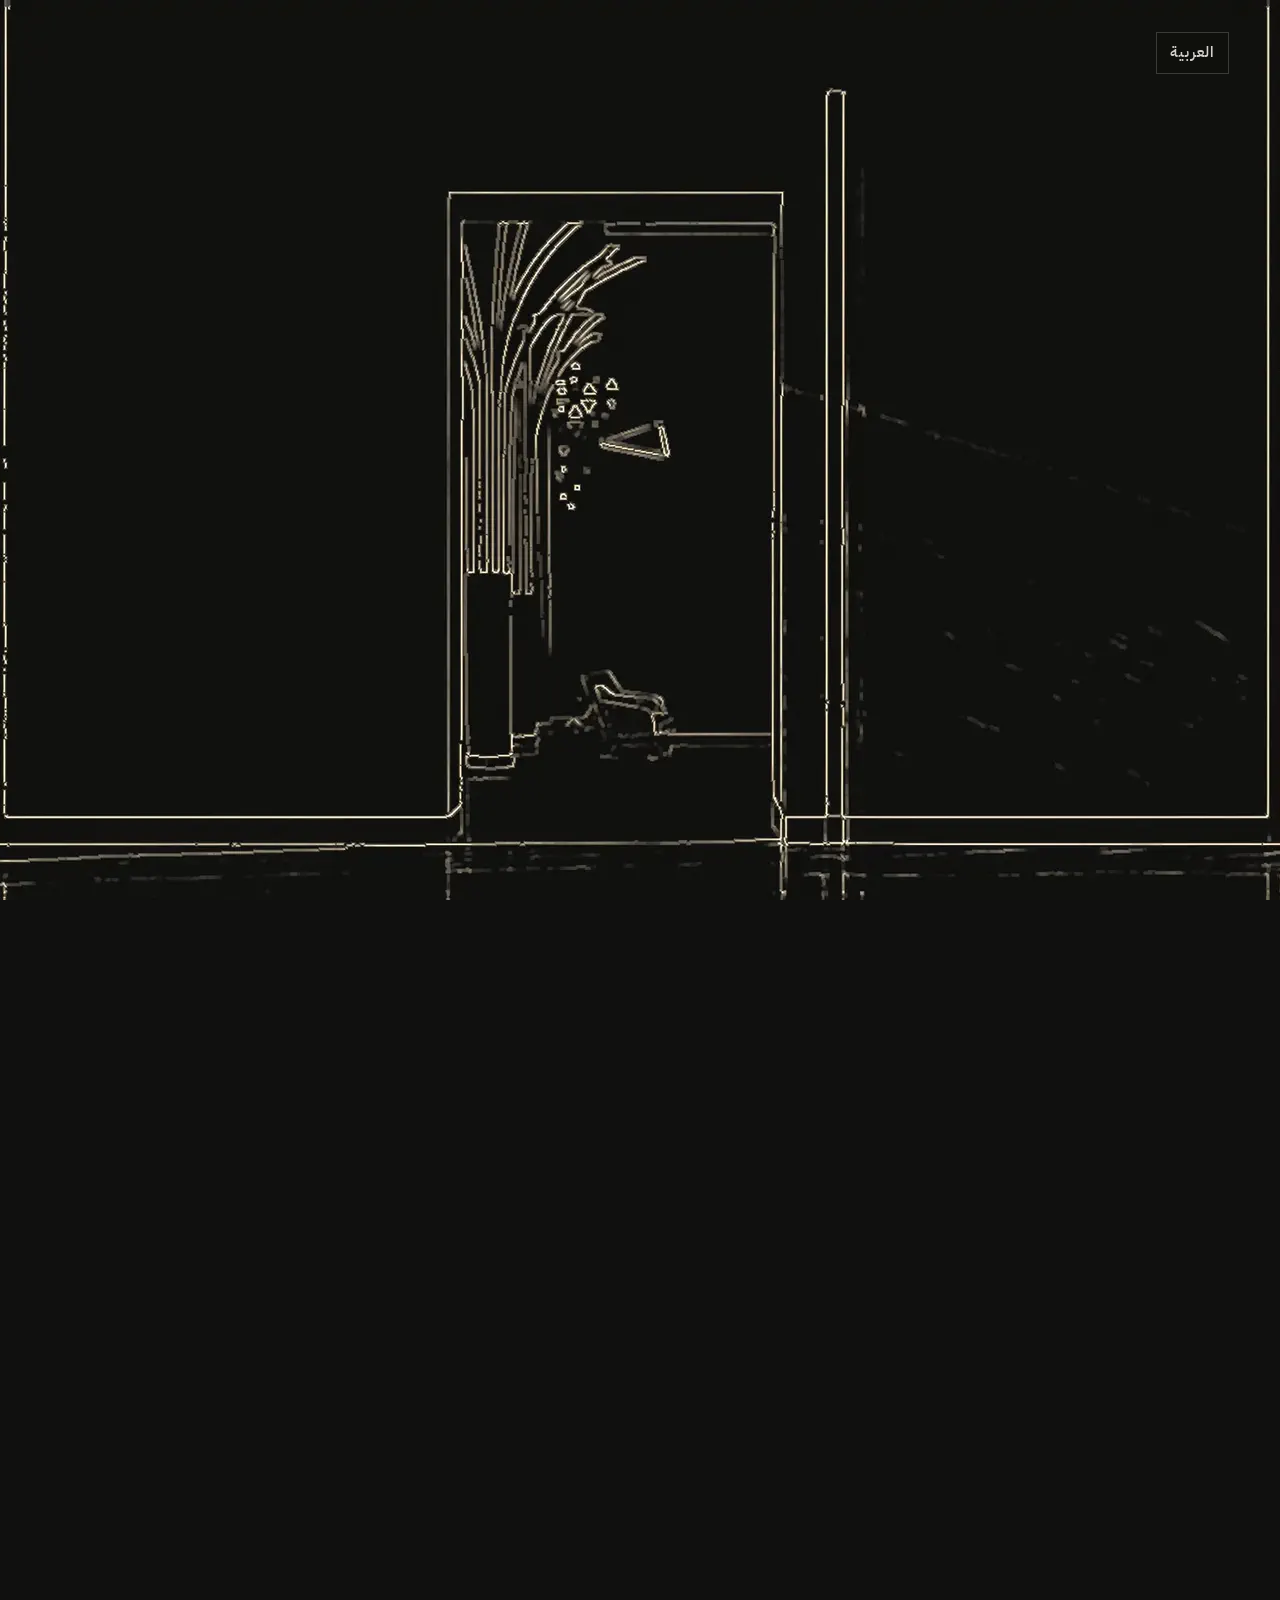
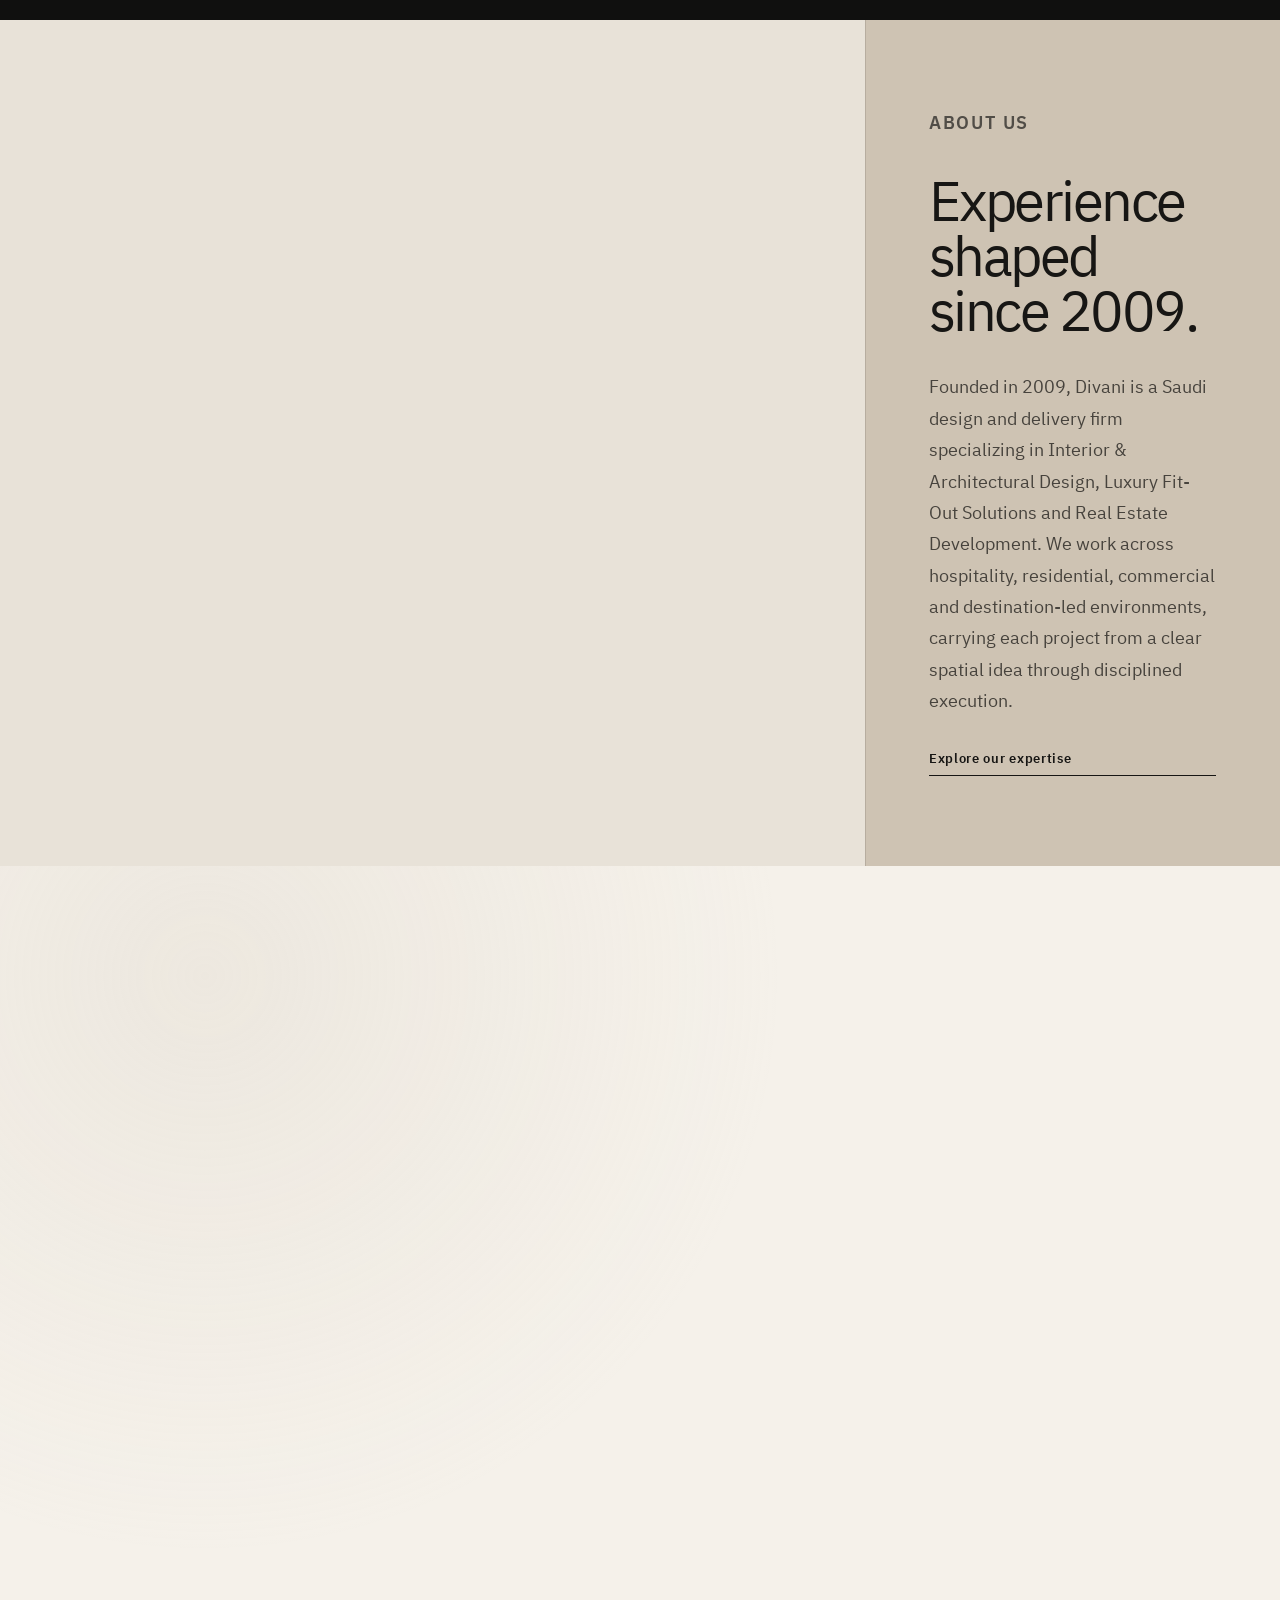
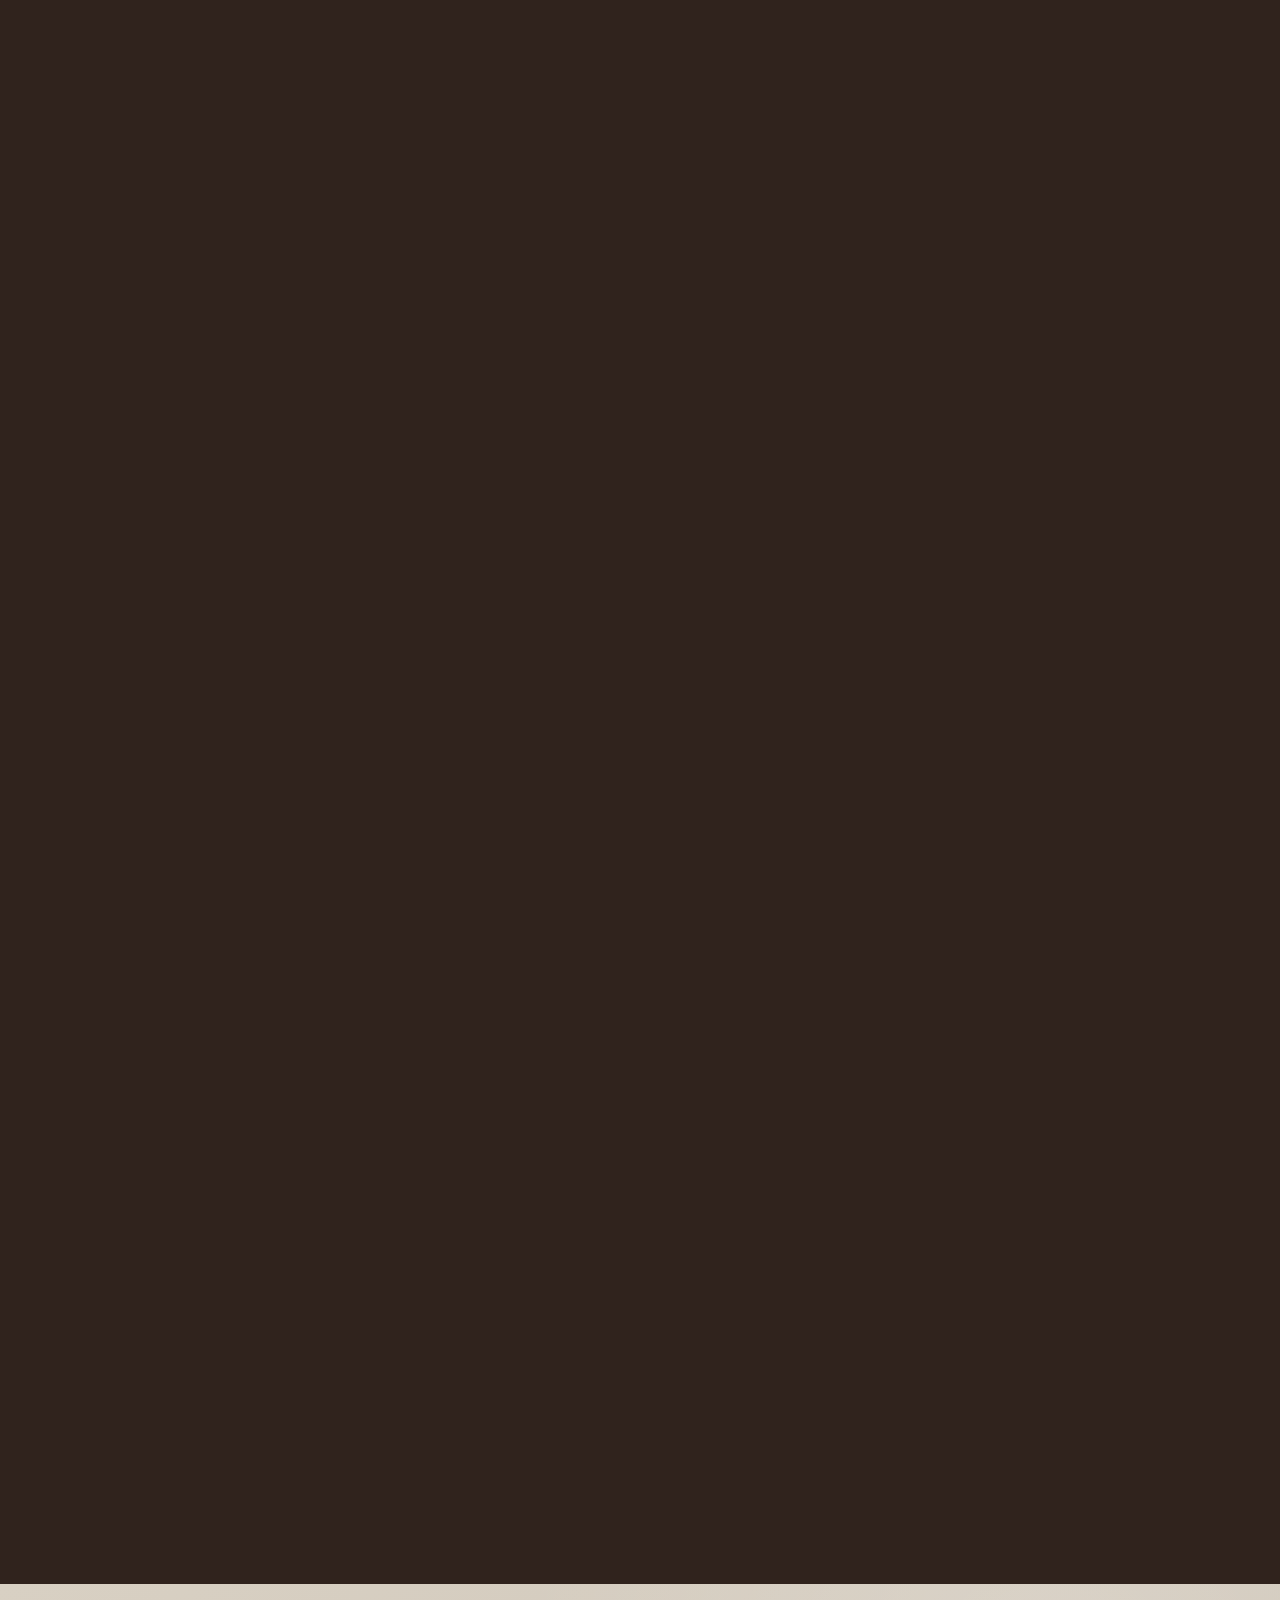
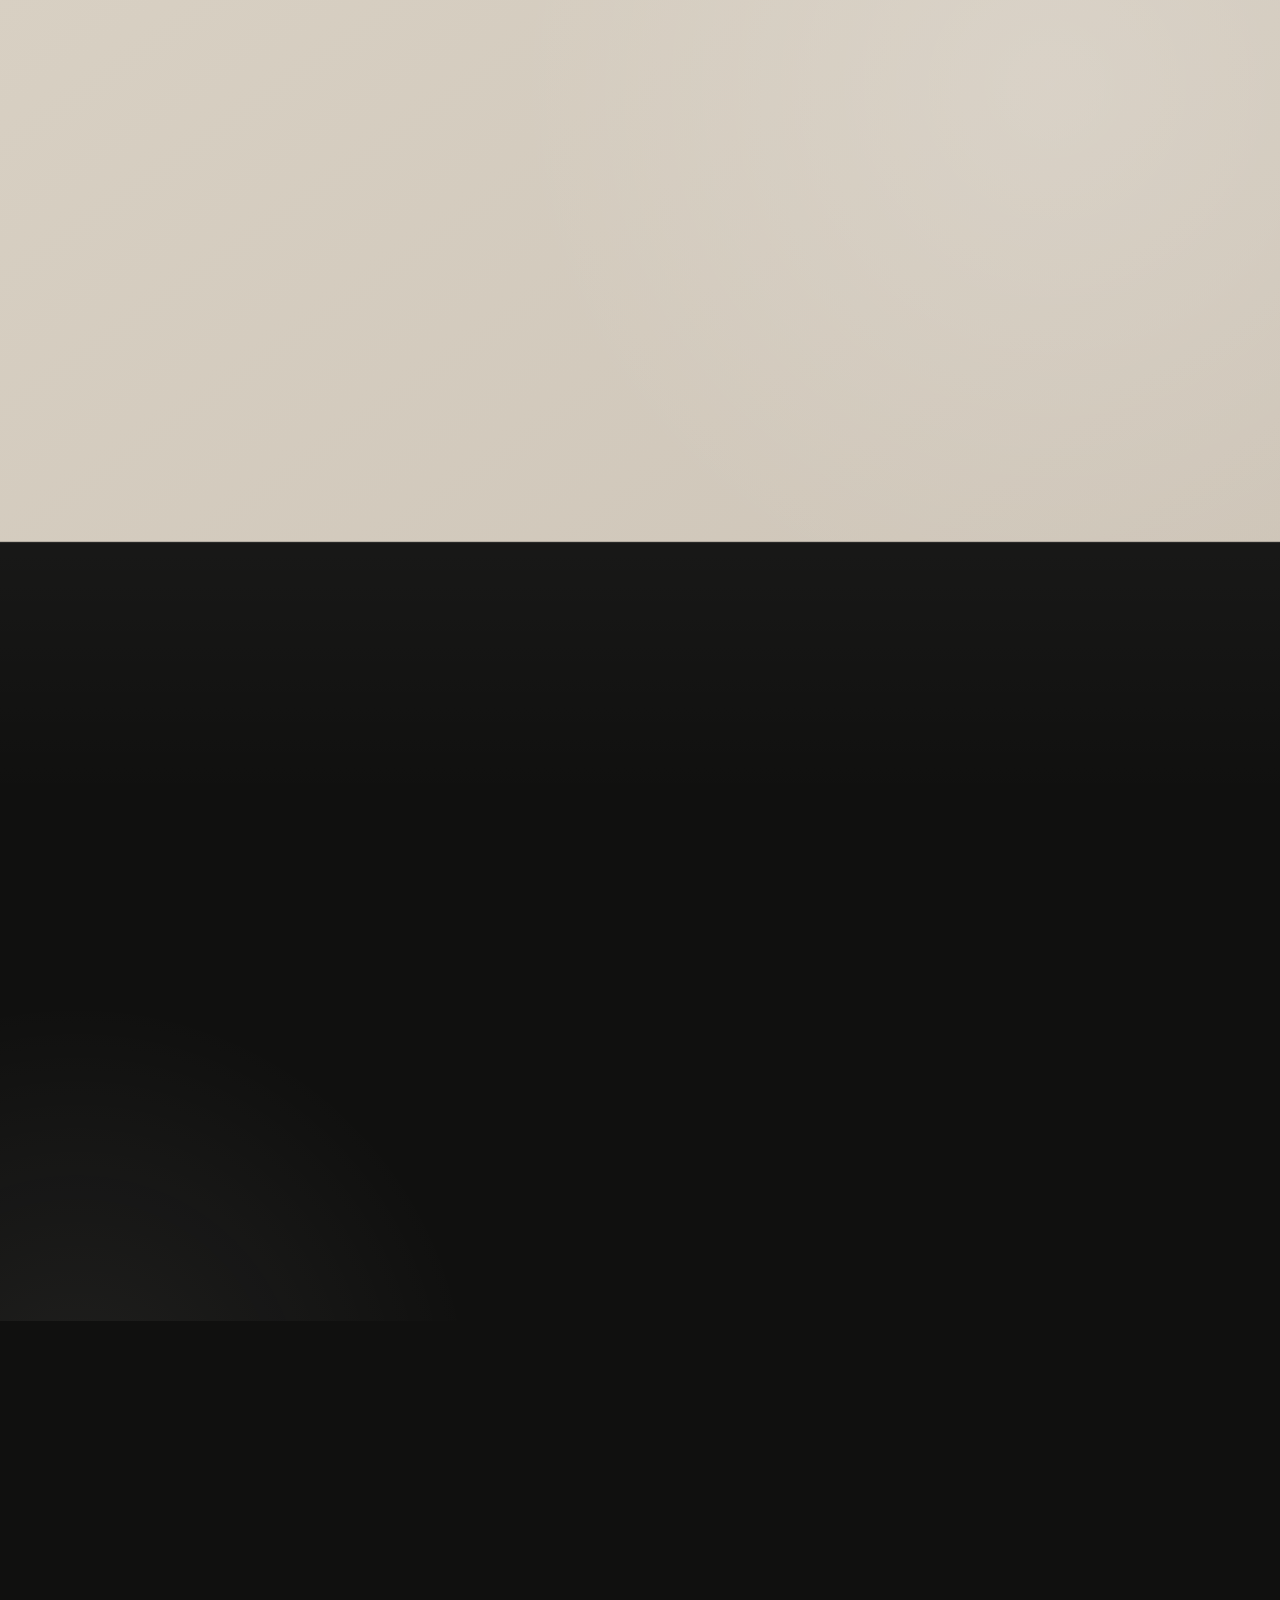
==== index.html @ 6510ac5c "feat(site): publish Divani portfolio Replace the legacy multipage site with the bilingual cinematic " ====
<!doctype html>
<html lang="en" dir="ltr" class="no-js">
<head>
  <meta charset="utf-8">
  <meta name="viewport" content="width=device-width, initial-scale=1">
  <meta name="theme-color" content="#11100e">
  <meta name="description" content="Divani — Interior & Architectural Design, Luxury Fit-Out Solutions, and Real Estate Development in Saudi Arabia.">
  <title>Divani — From Drawing to Place</title>
  <link rel="alternate" hreflang="en" href="index.html">
  <link rel="alternate" hreflang="ar" href="ar.html">
  <script>
    (function () {
      var connection = navigator.connection;
      var supported = window.fetch && window.requestAnimationFrame && window.CSS && CSS.supports && CSS.supports("height", "100svh");
      var reduced = window.matchMedia && window.matchMedia("(prefers-reduced-motion: reduce)").matches;
      if ((connection && connection.saveData) || reduced || !supported) {
        document.documentElement.className += " static-hero static-motion";
      } else {
        document.documentElement.className = document.documentElement.className.replace(/\bno-js\b/g, "").trim() +
          " js-pending brief-render-pending capabilities-render-pending hero-text-render-pending threshold-render-pending design-copy-render-pending";
        window.setTimeout(function () {
          document.documentElement.classList.remove(
            "brief-render-pending", "capabilities-render-pending", "hero-text-render-pending",
            "threshold-render-pending", "design-copy-render-pending"
          );
          document.querySelectorAll("[data-initial-render-ready]").forEach(function (element) {
            element.removeAttribute("data-initial-render-ready");
          });
        }, 2000);
      }
    }());
  </script>
  <link rel="stylesheet" href="assets/home-monumental.css">
  <script src="assets/home-loader.js" defer></script>
</head>
<body data-page="home" data-locale="en">
  <a class="skip-link" href="#about-title">Skip the opening film</a>

  <div class="site-intro" aria-hidden="true">
    <div class="site-intro__identity" data-hero-ident>
      <span class="site-intro__mark-shell">
        <img class="site-intro__mark" src="assets/divani-logo.png" width="256" height="256" alt="">
      </span>
      <span class="site-intro__wordmark">DIVANI</span>
    </div>
  </div>

  <main>
    <section
      class="hero-sequence"
      id="proof"
      aria-labelledby="proof-title"
      data-hero-sequence
      data-hero-manifest="assets/cinematic/hero-v1/manifest.json"
      data-mode="poster"
      data-ready="false"
      data-current-frame="0"
      data-frame-count="75"
      data-variant="desktop"
    >
      <div class="hero-stage">
        <header class="site-header" aria-label="Language selector">
          <div class="site-header__actions">
            <a class="language-switch" href="ar.html#proof" lang="ar" dir="rtl" data-language-switch>العربية</a>
          </div>
        </header>
        <picture>
          <source media="(max-width: 767px)" srcset="assets/cinematic/hero-v1/mobile/frame-001.webp" width="720" height="1280" data-hero-mobile-poster>
          <img
            class="hero-poster"
            src="assets/cinematic/hero-v1/poster.webp"
            width="1600"
            height="900"
            alt=""
            fetchpriority="high"
            decoding="async"
            aria-hidden="true"
          >
        </picture>
        <canvas id="hero-canvas" data-hero-canvas aria-hidden="true"></canvas>
        <div class="hero-wash" aria-hidden="true"></div>

        <div class="hero-semantic">
          <h1 id="proof-title">A drawing becomes a place.</h1>
        </div>
        <p class="hero-work-mark" lang="en" dir="ltr" aria-hidden="true">DIVANI</p>
        <div class="hero-work-logo" data-hero-work-logo aria-hidden="true">
          <img src="assets/divani-logo.png" width="256" height="256" alt="">
          <span>DIVANI</span>
        </div>
        <div class="hero-copy">
          <p class="hero-divisions" aria-label="Design, fit-out and development">DESIGN · FIT-OUT · DEVELOPMENT</p>
          <a class="hero-cta" href="#project-brief">Start a project <span aria-hidden="true">↓</span></a>
        </div>

      </div>
    </section>

    <section class="readiness editorial-section" id="about" aria-labelledby="about-title" data-motion-stage="readiness" data-motion-direction="left-to-right">
      <div class="readiness-visual" data-motion-enter="readiness-media">
        <img
          src="assets/restored/web/project-house-restored.jpg"
          width="1672"
          height="941"
          alt="Restored archival view of a warm timber and limestone reception interior"
          loading="lazy"
          decoding="async"
        >
      </div>
      <div class="readiness-copy" data-motion-enter="readiness-copy">
        <p class="eyebrow">About Us</p>
        <h2 id="about-title" tabindex="-1">Experience shaped<br>since 2009.</h2>
        <p>Founded in 2009, Divani is a Saudi design and delivery firm specializing in Interior &amp; Architectural Design, Luxury Fit-Out Solutions and Real Estate Development. We work across hospitality, residential, commercial and destination-led environments, carrying each project from a clear spatial idea through disciplined execution.</p>
        <a href="#capabilities">Explore our expertise</a>
      </div>
    </section>

    <section class="delivery editorial-section" id="why-divani" aria-labelledby="delivery-title" data-motion-stage="delivery" data-motion-direction="left-to-right">
      <header class="section-intro" data-motion-enter="delivery-heading">
        <p class="eyebrow">Why DIVANI</p>
        <h2 id="delivery-title">Every Detail.<br>Intentionally Designed.</h2>
        <p>Divani protects one design vision from concept through delivery. Our multidisciplinary approach combines design judgment, material knowledge, technical coordination and precise execution to create environments tailored to the client, the place and how each space will be used.</p>
      </header>
      <ol class="delivery-path">
        <li data-motion-enter="delivery-step" data-motion-index="0"><strong>Read the ambition</strong><span>Clarify the place, its purpose and the standard it must hold.</span></li>
        <li data-motion-enter="delivery-step" data-motion-index="1"><strong>Resolve the system</strong><span>Bring space, material and essential decisions into one coherent direction.</span></li>
        <li data-motion-enter="delivery-step" data-motion-index="2"><strong>Carry it forward</strong><span>Keep the defining idea legible as the work moves from intention into reality.</span></li>
        <li data-motion-enter="delivery-step" data-motion-index="3"><strong>Finish with discipline</strong><span>Review the whole environment, not isolated details.</span></li>
      </ol>
    </section>

    <section class="capabilities editorial-section" id="capabilities" aria-labelledby="capabilities-title">
      <article class="capability-chapter capability-chapter--design" data-motion-stage="capability" data-motion-variant="design" data-motion-direction="left-to-right" data-capability-id="design">
      <div class="threshold-stage" data-motion-stage="threshold" data-motion-direction="left-to-right" data-threshold-stage>
        <div class="threshold-stage__sticky">
          <div class="threshold-handoff" aria-hidden="true">
            <picture>
              <source media="(max-width: 767px)" srcset="assets/cinematic/hero-v1/mobile-handoff.webp" data-cinematic-srcset="assets/cinematic/hero-v1/mobile/frame-075.webp" width="720" height="1280">
              <img src="assets/cinematic/hero-v1/handoff.webp" data-cinematic-src="assets/cinematic/hero-v1/desktop/frame-075.webp" width="1600" height="900" alt="" loading="lazy" fetchpriority="low" decoding="async" data-cinematic-handoff>
            </picture>
          </div>
          <div class="threshold-portal" data-threshold-portal>
            <div class="threshold-design-media" data-threshold-design-media aria-hidden="true">
              <img src="assets/cinematic/division-v3/media/design-poster.webp" width="1280" height="720" alt="" loading="lazy" decoding="async" data-threshold-design-poster>
              <video
                data-capability-film="design"
                data-film-gate="threshold"
                data-film-eligible="false"
                muted
                playsinline
                preload="none"
                data-poster="assets/cinematic/division-v3/media/design-poster.webp"
                aria-hidden="true"
                tabindex="-1"
              >
                <source data-src="assets/cinematic/division-v3/media/design.mp4" type="video/mp4">
              </video>
            </div>
            <header class="section-intro threshold-portal__content" data-motion-enter="threshold-copy">
              <p class="eyebrow handoff-disclosure">Our Expertise</p>
              <h2 id="capabilities-title" tabindex="-1">Transforming Ideas into<br>Exceptional Spaces.</h2>
            </header>
          </div>
        </div>
      </div>
        <div class="capability-copy" data-motion-enter="capability-copy">
          <h3>Interior &amp; Architectural Design</h3>
          <p>Architecture and interiors considered as one experience: proportion, circulation, material, light and use resolved together.</p>
          <a href="#project-brief" data-brief-division="Interior &amp; Architectural Design">Brief the design team</a>
        </div>
      </article>

      <article class="capability-chapter capability-chapter--fitout" data-motion-stage="capability" data-motion-variant="fitout" data-motion-direction="center-out" data-capability-id="fitout">
        <div class="capability-media">
          <video
            data-capability-film="fitout"
            muted
            playsinline
            preload="none"
            data-poster="assets/cinematic/division-v3/media/fitout-poster.webp"
            aria-hidden="true"
            tabindex="-1"
          >
            <source data-src="assets/cinematic/division-v3/media/fitout.mp4" type="video/mp4">
          </video>
          <noscript><img class="capability-loop-fallback" src="assets/cinematic/division-v3/media/fitout-poster.webp" width="1280" height="720" alt=""></noscript>
          <span class="capability-occluder capability-occluder--fitout-start" data-motion-occluder="fitout-start" aria-hidden="true"></span>
          <span class="capability-occluder capability-occluder--fitout-end" data-motion-occluder="fitout-end" aria-hidden="true"></span>
        </div>
        <div class="capability-copy" data-motion-enter="capability-copy">
          <h3>Luxury Fit-Out Solutions</h3>
          <p>Material junctions, bespoke elements and final finishes brought into a coherent, exacting interior.</p>
          <a href="#project-brief" data-brief-division="Luxury Fit-Out Solutions">Brief the fit-out team</a>
        </div>
      </article>

      <article class="capability-chapter capability-chapter--development" data-motion-stage="capability" data-motion-variant="development" data-motion-direction="right-to-left" data-capability-id="development">
        <div class="capability-media">
          <video
            data-capability-film="development"
            muted
            playsinline
            preload="none"
            data-poster="assets/cinematic/division-v3/media/development-poster.webp"
            aria-hidden="true"
            tabindex="-1"
          >
            <source data-src="assets/cinematic/division-v3/media/development.mp4" type="video/mp4">
          </video>
          <noscript><img class="capability-loop-fallback" src="assets/cinematic/division-v3/media/development-poster.webp" width="1280" height="720" alt=""></noscript>
          <span class="capability-occluder capability-occluder--timber" data-motion-occluder="timber" aria-hidden="true"></span>
        </div>
        <div class="capability-copy" data-motion-enter="capability-copy">
          <h3>Real Estate Development</h3>
          <p>Spatial identity and architectural value shaped around the ambition, context and future life of a development.</p>
          <a href="#project-brief" data-brief-division="Real Estate Development">Discuss a development</a>
        </div>
      </article>
    </section>

    <section class="relationships editorial-section" id="relationships" aria-labelledby="relationships-title" data-motion-stage="relationships" data-motion-direction="center-out">
      <header class="section-intro section-intro--light" data-motion-enter="relationships-heading">
        <p class="eyebrow">Our Clients</p>
        <h2 id="relationships-title">Trusted across<br>distinctive destinations.</h2>
      </header>
      <div class="relationship-marks" aria-label="Divani clients">
        <p class="relationship-group-label relationship-group-label--featured">Featured relationships</p>
        <p class="relationship-group-label relationship-group-label--complete">Complete network · 49 relationships</p>
        <figure data-motion-enter="relationship-mark" data-motion-index="0"><img src="assets/client-logos-monochrome/siac.png" width="1200" height="448" alt="SIAC Construction" loading="lazy"><figcaption>SIAC Construction</figcaption></figure>
        <figure class="relationship-mark--profile" data-motion-enter="relationship-mark" data-motion-index="1"><img src="assets/client-logos-monochrome/jedco-jeddah-airports.png" width="1140" height="320" alt="JEDCO · Jeddah Airports" loading="lazy"><figcaption>JEDCO · Jeddah Airports</figcaption></figure>
        <figure class="relationship-mark--profile" data-motion-enter="relationship-mark" data-motion-index="2"><img src="assets/client-logos-monochrome/watania-business-group.png" width="315" height="320" alt="Watania Business Group" loading="lazy"><figcaption>Watania Business Group</figcaption></figure>
        <figure class="relationship-mark--profile" data-motion-enter="relationship-mark" data-motion-index="3"><img src="assets/client-logos-monochrome/ibtech.png" width="412" height="320" alt="IBTech" loading="lazy"><figcaption>IBTech</figcaption></figure>
        <figure data-motion-enter="relationship-mark" data-motion-index="4"><img src="assets/client-logos-monochrome/amaala.png" width="1200" height="448" alt="AMAALA" loading="lazy"><figcaption>AMAALA</figcaption></figure>
        <figure class="relationship-mark--profile" data-motion-enter="relationship-mark" data-motion-index="5"><img src="assets/client-logos-monochrome/mastery-house.png" width="848" height="320" alt="Mastery House" loading="lazy"><figcaption>Mastery House</figcaption></figure>
        <figure class="relationship-mark--profile" data-motion-enter="relationship-mark" data-motion-index="6"><img src="assets/client-logos-monochrome/alsharif-group-holding.png" width="766" height="320" alt="AlSharif Group Holding" loading="lazy"><figcaption>AlSharif Group Holding</figcaption></figure>
        <figure data-motion-enter="relationship-mark" data-motion-index="7"><img src="assets/client-logos-monochrome/red-sea-global.png" width="1200" height="448" alt="Red Sea Global" loading="lazy"><figcaption>Red Sea Global</figcaption></figure>
        <figure class="relationship-mark--profile" data-motion-enter="relationship-mark" data-motion-index="8"><img src="assets/client-logos-monochrome/elegancia-arabia.png" width="940" height="320" alt="Elegancia Arabia" loading="lazy"><figcaption>Elegancia Arabia</figcaption></figure>
        <figure class="relationship-mark--profile" data-motion-enter="relationship-mark" data-motion-index="9"><img src="assets/client-logos-monochrome/diriyah-company.png" width="322" height="320" alt="Diriyah Company" loading="lazy"><figcaption>Diriyah Company</figcaption></figure>
        <figure class="relationship-mark--profile" data-motion-enter="relationship-mark" data-motion-index="10"><img src="assets/client-logos-monochrome/cce.png" width="727" height="320" alt="CCE" loading="lazy"><figcaption>CCE</figcaption></figure>
        <figure class="relationship-mark--profile" data-motion-enter="relationship-mark" data-motion-index="11"><img src="assets/client-logos-monochrome/mas-engineering-construction.png" width="1644" height="320" alt="MAS Engineering &amp; Construction" loading="lazy"><figcaption>MAS Engineering &amp; Construction</figcaption></figure>
        <figure class="relationship-mark--profile" data-motion-enter="relationship-mark" data-motion-index="12"><img src="assets/client-logos-monochrome/havelock-one.png" width="393" height="320" alt="Havelock One" loading="lazy"><figcaption>Havelock One</figcaption></figure>
        <figure class="relationship-mark--wide" data-motion-enter="relationship-mark" data-motion-index="13"><img src="assets/client-logos-monochrome/rcu-mono-v3.png" width="328" height="91" alt="Royal Commission for AlUla" loading="lazy"><figcaption>Royal Commission for AlUla</figcaption></figure>
        <figure class="relationship-mark--profile" data-motion-enter="relationship-mark" data-motion-index="14"><img src="assets/client-logos-monochrome/astra-construction.png" width="493" height="320" alt="Astra Construction" loading="lazy"><figcaption>Astra Construction</figcaption></figure>
        <figure class="relationship-mark--profile" data-motion-enter="relationship-mark" data-motion-index="15"><img src="assets/client-logos-monochrome/alfanar-engineering-services.png" width="718" height="320" alt="Alfanar Engineering Services" loading="lazy"><figcaption>Alfanar Engineering Services</figcaption></figure>
        <figure class="relationship-mark--profile" data-motion-enter="relationship-mark" data-motion-index="16"><img src="assets/client-logos-monochrome/china-comservice.png" width="386" height="320" alt="China Comservice" loading="lazy"><figcaption>China Comservice</figcaption></figure>
        <figure class="relationship-mark--profile" data-motion-enter="relationship-mark" data-motion-index="17"><img src="assets/client-logos-monochrome/national-housing-company.png" width="407" height="320" alt="National Housing Company" loading="lazy"><figcaption>National Housing Company</figcaption></figure>
        <figure class="relationship-mark--profile" data-motion-enter="relationship-mark" data-motion-index="18"><img src="assets/client-logos-monochrome/albaddad-engineering.png" width="1705" height="320" alt="AlBaddad Engineering" loading="lazy"><figcaption>AlBaddad Engineering</figcaption></figure>
        <figure data-motion-enter="relationship-mark" data-motion-index="19"><img src="assets/client-logos-monochrome/hayyak.png" width="1200" height="448" alt="Hayyak Lounge" loading="lazy"><figcaption>Hayyak Lounge</figcaption></figure>
        <figure class="relationship-mark--profile" data-motion-enter="relationship-mark" data-motion-index="20"><img src="assets/client-logos-monochrome/al-tanfeethi.png" width="426" height="320" alt="Al Tanfeethi" loading="lazy"><figcaption>Al Tanfeethi</figcaption></figure>
        <figure class="relationship-mark--profile" data-motion-enter="relationship-mark" data-motion-index="21"><img src="assets/client-logos-monochrome/abdul-mohsen-al-tamimi-group.png" width="1182" height="320" alt="Abdul Mohsen Al Tamimi Group" loading="lazy"><figcaption>Abdul Mohsen Al Tamimi Group</figcaption></figure>
        <figure class="relationship-mark--profile" data-motion-enter="relationship-mark" data-motion-index="22"><img src="assets/client-logos-monochrome/kidana.png" width="968" height="320" alt="Kidana" loading="lazy"><figcaption>Kidana</figcaption></figure>
        <figure class="relationship-mark--profile" data-motion-enter="relationship-mark" data-motion-index="23"><img src="assets/client-logos-monochrome/ministry-civil-service.png" width="585" height="320" alt="Ministry of Civil Service" loading="lazy"><figcaption>Ministry of Civil Service</figcaption></figure>
        <figure data-motion-enter="relationship-mark" data-motion-index="24"><img src="assets/client-logos-monochrome/bec-arabia.png" width="1200" height="448" alt="BEC Arabia" loading="lazy"><figcaption>BEC Arabia</figcaption></figure>
        <figure class="relationship-mark--profile" data-motion-enter="relationship-mark" data-motion-index="25"><img src="assets/client-logos-monochrome/civil-affairs.png" width="382" height="320" alt="Civil Affairs" loading="lazy"><figcaption>Civil Affairs</figcaption></figure>
        <figure class="relationship-mark--profile" data-motion-enter="relationship-mark" data-motion-index="26"><img src="assets/client-logos-monochrome/national-talents-company.png" width="1523" height="320" alt="National Talents Company" loading="lazy"><figcaption>National Talents Company</figcaption></figure>
        <figure class="relationship-mark--wide" data-motion-enter="relationship-mark" data-motion-index="27"><img src="assets/client-logos-monochrome/neom-mono-v3.png" width="623" height="232" alt="NEOM" loading="lazy"><figcaption>NEOM</figcaption></figure>
        <figure data-motion-enter="relationship-mark" data-motion-index="28"><img src="assets/client-logos-monochrome/gaca.png" width="1200" height="448" alt="GACA" loading="lazy"><figcaption>GACA</figcaption></figure>
        <figure data-motion-enter="relationship-mark" data-motion-index="29"><img src="assets/client-logos-monochrome/six-senses.png" width="1200" height="448" alt="Six Senses" loading="lazy"><figcaption>Six Senses</figcaption></figure>
        <figure data-motion-enter="relationship-mark" data-motion-index="30"><img src="assets/client-logos-monochrome/le-meridien.png" width="1200" height="448" alt="Le Méridien" loading="lazy"><figcaption>Le Méridien</figcaption></figure>
        <figure data-motion-enter="relationship-mark" data-motion-index="31"><img src="assets/client-logos-monochrome/house-express.png" width="1200" height="448" alt="House Express" loading="lazy"><figcaption>House Express</figcaption></figure>
        <figure class="relationship-mark--wide" data-motion-enter="relationship-mark" data-motion-index="32"><img src="assets/client-logos-monochrome/rosewood-mono-v3.png" width="1280" height="269" alt="Rosewood Hotel Group" loading="lazy"><figcaption>Rosewood Hotel Group</figcaption></figure>
        <figure class="relationship-mark--profile" data-motion-enter="relationship-mark" data-motion-index="33"><img src="assets/client-logos-monochrome/raleen-hotel-resorts.png" width="595" height="320" alt="Raleen Hotel &amp; Resorts" loading="lazy"><figcaption>Raleen Hotel &amp; Resorts</figcaption></figure>
        <figure class="relationship-mark--profile" data-motion-enter="relationship-mark" data-motion-index="34"><img src="assets/client-logos-monochrome/aris-star.png" width="352" height="320" alt="Aris Star" loading="lazy"><figcaption>Aris Star</figcaption></figure>
        <figure class="relationship-mark--profile" data-motion-enter="relationship-mark" data-motion-index="35"><img src="assets/client-logos-monochrome/swiss-inn-hotels-resorts.png" width="978" height="320" alt="Swiss Inn Hotels &amp; Resorts" loading="lazy"><figcaption>Swiss Inn Hotels &amp; Resorts</figcaption></figure>
        <figure class="relationship-mark--profile" data-motion-enter="relationship-mark" data-motion-index="36"><img src="assets/client-logos-monochrome/swiss-inn-tabuk.png" width="1023" height="320" alt="Swiss Inn Tabuk" loading="lazy"><figcaption>Swiss Inn Tabuk</figcaption></figure>
        <figure class="relationship-mark--profile" data-motion-enter="relationship-mark" data-motion-index="37"><img src="assets/client-logos-monochrome/lilac-park.png" width="211" height="320" alt="Lilac Park" loading="lazy"><figcaption>Lilac Park</figcaption></figure>
        <figure class="relationship-mark--profile" data-motion-enter="relationship-mark" data-motion-index="38"><img src="assets/client-logos-monochrome/five-seasons-hotel.png" width="561" height="320" alt="Five Seasons Hotel" loading="lazy"><figcaption>Five Seasons Hotel</figcaption></figure>
        <figure class="relationship-mark--profile" data-motion-enter="relationship-mark" data-motion-index="39"><img src="assets/client-logos-monochrome/skyline-tabuk-hotel.png" width="364" height="320" alt="Skyline Tabuk Hotel" loading="lazy"><figcaption>Skyline Tabuk Hotel</figcaption></figure>
        <figure class="relationship-mark--profile" data-motion-enter="relationship-mark" data-motion-index="40"><img src="assets/client-logos-monochrome/marvelous-hotel.png" width="695" height="320" alt="Marvelous Hotel" loading="lazy"><figcaption>Marvelous Hotel</figcaption></figure>
        <figure data-motion-enter="relationship-mark" data-motion-index="41"><img src="assets/client-logos-monochrome/crowne-plaza.png" width="1200" height="448" alt="Crowne Plaza Hotels &amp; Resorts" loading="lazy"><figcaption>Crowne Plaza Hotels &amp; Resorts</figcaption></figure>
        <figure class="relationship-mark--profile" data-motion-enter="relationship-mark" data-motion-index="42"><img src="assets/client-logos-monochrome/rose-land.png" width="216" height="320" alt="Rose Land" loading="lazy"><figcaption>Rose Land</figcaption></figure>
        <figure class="relationship-mark--profile" data-motion-enter="relationship-mark" data-motion-index="43"><img src="assets/client-logos-monochrome/hikari-sushi-lounge.png" width="549" height="320" alt="Hikari Sushi Lounge" loading="lazy"><figcaption>Hikari Sushi Lounge</figcaption></figure>
        <figure class="relationship-mark--profile" data-motion-enter="relationship-mark" data-motion-index="44"><img src="assets/client-logos-monochrome/diwan-al-kashi.png" width="209" height="320" alt="Diwan Al Kashi" loading="lazy"><figcaption>Diwan Al Kashi</figcaption></figure>
        <figure class="relationship-mark--profile" data-motion-enter="relationship-mark" data-motion-index="45"><img src="assets/client-logos-monochrome/top-grill.png" width="418" height="320" alt="Top Grill" loading="lazy"><figcaption>Top Grill</figcaption></figure>
        <figure class="relationship-mark--profile" data-motion-enter="relationship-mark" data-motion-index="46"><img src="assets/client-logos-monochrome/north-coffee.png" width="290" height="320" alt="North Coffee" loading="lazy"><figcaption>North Coffee</figcaption></figure>
        <figure class="relationship-mark--profile" data-motion-enter="relationship-mark" data-motion-index="47"><img src="assets/client-logos-monochrome/hirola.png" width="163" height="320" alt="Hirola" loading="lazy"><figcaption>Hirola</figcaption></figure>
        <figure class="relationship-mark--profile" data-motion-enter="relationship-mark" data-motion-index="48"><img src="assets/client-logos-monochrome/mazyan.png" width="292" height="320" alt="Mazyan" loading="lazy"><figcaption>Mazyan</figcaption></figure>
      </div>
    </section>

    <section class="selected-work editorial-section" id="selected-work" aria-labelledby="selected-work-title" data-motion-stage="selected-work" data-motion-direction="left-to-right">
      <header class="section-intro section-intro--light" data-motion-enter="selected-work-copy">
        <p class="eyebrow">Our Projects</p>
        <h2 id="selected-work-title">Spaces That<br>Tell Stories.</h2>
      </header>

      <div class="project-runway" data-project-showcase style="--project-count: 8; --project-runway-height: 580svh">
        <figure class="project-runway__stage" data-project-frame data-motion-enter="selected-work-media">
          <img
            data-project-layer="primary"
            data-project-asset-slot="project-01-primary"
            src="assets/client-projects/2026-07-22/01-desert-pool-retreat.jpeg"
            width="1280"
            height="960"
            alt="Desert retreat terrace with a pool and timber shade structure"
            loading="lazy"
            decoding="async"
          >
          <img
            class="project-runway__incoming-layer"
            data-project-layer="incoming"
            data-project-asset-slot="project-incoming"
            src="assets/client-projects/2026-07-22/01-desert-pool-retreat.jpeg"
            width="1280"
            height="960"
            alt=""
            aria-hidden="true"
            loading="lazy"
            decoding="async"
          >
          <span class="project-cut-occluder" data-project-occluder data-motion-direction="left-to-right" aria-hidden="true"></span>
          <figcaption aria-live="polite" aria-atomic="true">
            <span class="project-runway__counter" data-project-counter>01 / 08</span>
            <span class="project-runway__caption-copy">
              <strong data-project-title>Our Projects</strong>
            </span>
          </figcaption>
        </figure>

        <aside class="project-runway__navigator" aria-label="Our Projects navigation">
          <span class="project-runway__navigator-count" data-project-navigator-counter>01 / 08</span>
          <strong>Our Projects</strong>
          <div class="project-runway__navigator-list" aria-label="Choose a project image">
            <button type="button" data-project-static-select data-project-index="0" aria-label="View project 01" aria-pressed="true">01</button>
            <button type="button" data-project-static-select data-project-index="1" aria-label="View project 02" aria-pressed="false">02</button>
            <button type="button" data-project-static-select data-project-index="2" aria-label="View project 03" aria-pressed="false">03</button>
            <button type="button" data-project-static-select data-project-index="3" aria-label="View project 04" aria-pressed="false">04</button>
            <button type="button" data-project-static-select data-project-index="4" aria-label="View project 05" aria-pressed="false">05</button>
            <button type="button" data-project-static-select data-project-index="5" aria-label="View project 06" aria-pressed="false">06</button>
            <button type="button" data-project-static-select data-project-index="6" aria-label="View project 07" aria-pressed="false">07</button>
            <button type="button" data-project-static-select data-project-index="7" aria-label="View project 08" aria-pressed="false">08</button>
          </div>
        </aside>

        <div class="project-runway__chapters" data-project-chapters>
          <article class="project-runway__chapter" data-project-chapter data-project-index="0" data-project-id="project-01" data-src="assets/client-projects/2026-07-22/01-desert-pool-retreat.jpeg" data-alt="Desert retreat terrace with a pool and timber shade structure" data-title="Our Projects">
            <img class="project-runway__mobile-image" data-project-mobile-image data-project-asset-slot="project-01-mobile" data-project-id="project-01" src="assets/client-projects/2026-07-22/01-desert-pool-retreat.jpeg" width="1280" height="960" alt="Desert retreat terrace with a pool and timber shade structure" loading="lazy" decoding="async">
            <div class="project-runway__chapter-copy">
              <span class="project-runway__index">01 / 08</span>
              <h3>Our Projects</h3>
              <button type="button" data-project-select data-project-id="project-01" aria-pressed="true">View project 01</button>
            </div>
          </article>
          <article class="project-runway__chapter" data-project-chapter data-project-index="1" data-project-id="project-02" data-src="assets/client-projects/2026-07-22/02-illuminated-modern-villa.jpeg" data-alt="Illuminated contemporary villa behind a horizontal timber screen" data-title="Our Projects">
            <img class="project-runway__mobile-image" data-project-mobile-image data-project-asset-slot="project-02-mobile" data-project-id="project-02" src="assets/client-projects/2026-07-22/02-illuminated-modern-villa.jpeg" width="1113" height="738" alt="Illuminated contemporary villa behind a horizontal timber screen" loading="lazy" decoding="async">
            <div class="project-runway__chapter-copy">
              <span class="project-runway__index">02 / 08</span>
              <h3>Our Projects</h3>
              <button type="button" data-project-select data-project-id="project-02" aria-pressed="false">View project 02</button>
            </div>
          </article>
          <article class="project-runway__chapter" data-project-chapter data-project-index="2" data-project-id="project-03" data-src="assets/client-projects/2026-07-22/03-destination-retail-interior.jpeg" data-alt="Bright destination retail interior with curved display fixtures" data-title="Our Projects">
            <img class="project-runway__mobile-image" data-project-mobile-image data-project-asset-slot="project-03-mobile" data-project-id="project-03" src="assets/client-projects/2026-07-22/03-destination-retail-interior.jpeg" width="1215" height="811" alt="Bright destination retail interior with curved display fixtures" loading="lazy" decoding="async">
            <div class="project-runway__chapter-copy">
              <span class="project-runway__index">03 / 08</span>
              <h3>Our Projects</h3>
              <button type="button" data-project-select data-project-id="project-03" aria-pressed="false">View project 03</button>
            </div>
          </article>
          <article class="project-runway__chapter" data-project-chapter data-project-index="3" data-project-id="project-04" data-src="assets/client-projects/2026-07-22/04-alula-auditorium.jpeg" data-alt="Timber-lined auditorium with tiered upholstered seating" data-title="Our Projects">
            <img class="project-runway__mobile-image" data-project-mobile-image data-project-asset-slot="project-04-mobile" data-project-id="project-04" src="assets/client-projects/2026-07-22/04-alula-auditorium.jpeg" width="1280" height="960" alt="Timber-lined auditorium with tiered upholstered seating" loading="lazy" decoding="async">
            <div class="project-runway__chapter-copy">
              <span class="project-runway__index">04 / 08</span>
              <h3>Our Projects</h3>
              <button type="button" data-project-select data-project-id="project-04" aria-pressed="false">View project 04</button>
            </div>
          </article>
          <article class="project-runway__chapter" data-project-chapter data-project-index="4" data-project-id="project-05" data-src="assets/client-projects/2026-07-22/05-hospitality-reception.jpeg" data-alt="Hospitality reception with carved wall relief and timber detailing" data-title="Our Projects">
            <img class="project-runway__mobile-image" data-project-mobile-image data-project-asset-slot="project-05-mobile" data-project-id="project-05" src="assets/client-projects/2026-07-22/05-hospitality-reception.jpeg" width="627" height="468" alt="Hospitality reception with carved wall relief and timber detailing" loading="lazy" decoding="async">
            <div class="project-runway__chapter-copy">
              <span class="project-runway__index">05 / 08</span>
              <h3>Our Projects</h3>
              <button type="button" data-project-select data-project-id="project-05" aria-pressed="false">View project 05</button>
            </div>
          </article>
          <article class="project-runway__chapter" data-project-chapter data-project-index="5" data-project-id="project-06" data-src="assets/client-projects/2026-07-22/06-woven-sculpture-interior.jpeg" data-alt="Interior featuring a large woven suspended sculpture" data-title="Our Projects">
            <img class="project-runway__mobile-image" data-project-mobile-image data-project-asset-slot="project-06-mobile" data-project-id="project-06" src="assets/client-projects/2026-07-22/06-woven-sculpture-interior.jpeg" width="1280" height="960" alt="Interior featuring a large woven suspended sculpture" loading="lazy" decoding="async">
            <div class="project-runway__chapter-copy">
              <span class="project-runway__index">06 / 08</span>
              <h3>Our Projects</h3>
              <button type="button" data-project-select data-project-id="project-06" aria-pressed="false">View project 06</button>
            </div>
          </article>
          <article class="project-runway__chapter" data-project-chapter data-project-index="6" data-project-id="project-07" data-src="assets/client-projects/2026-07-22/07-contemporary-prayer-hall.jpeg" data-alt="Contemporary prayer hall with illuminated geometric ceiling" data-title="Our Projects">
            <img class="project-runway__mobile-image" data-project-mobile-image data-project-asset-slot="project-07-mobile" data-project-id="project-07" src="assets/client-projects/2026-07-22/07-contemporary-prayer-hall.jpeg" width="929" height="756" alt="Contemporary prayer hall with illuminated geometric ceiling" loading="lazy" decoding="async">
            <div class="project-runway__chapter-copy">
              <span class="project-runway__index">07 / 08</span>
              <h3>Our Projects</h3>
              <button type="button" data-project-select data-project-id="project-07" aria-pressed="false">View project 07</button>
            </div>
          </article>
          <article class="project-runway__chapter" data-project-chapter data-project-index="7" data-project-id="project-08" data-src="assets/client-projects/2026-07-22/08-workplace-lounge.jpeg" data-alt="Workplace lounge with integrated timber cabinetry" data-title="Our Projects">
            <img class="project-runway__mobile-image" data-project-mobile-image data-project-asset-slot="project-08-mobile" data-project-id="project-08" src="assets/client-projects/2026-07-22/08-workplace-lounge.jpeg" width="1280" height="960" alt="Workplace lounge with integrated timber cabinetry" loading="lazy" decoding="async">
            <div class="project-runway__chapter-copy">
              <span class="project-runway__index">08 / 08</span>
              <h3>Our Projects</h3>
              <button type="button" data-project-select data-project-id="project-08" aria-pressed="false">View project 08</button>
            </div>
          </article>
          <div class="project-runway__hold" data-project-runway-hold aria-hidden="true"></div>
        </div>
      </div>
    </section>

    <section class="project-brief editorial-section" id="project-brief" aria-labelledby="project-brief-title" data-motion-stage="project-brief" data-motion-direction="right-to-left">
      <div class="project-brief__intro" data-motion-enter="project-brief-copy">
        <p class="eyebrow">Start Your Project</p>
        <h2 id="project-brief-title">Every Great Space<br>Begins Here.</h2>
        <p>Tell us about your project, and our team will guide you from concept to completion.</p>
        <a href="https://wa.me/966531100366" target="_blank" rel="noopener noreferrer">Or open WhatsApp directly</a>
      </div>

      <form
        class="brief-form"
        id="projectBriefForm"
        data-project-brief-form
        data-whatsapp-number="966531100366"
        action="https://wa.me/966531100366"
        method="get"
        target="_blank"
        aria-describedby="brief-note"
      >
        <div class="brief-field">
          <label for="brief-name">Your name</label>
          <input id="brief-name" name="name" type="text" autocomplete="name" required>
        </div>
        <div class="brief-field">
          <label for="brief-contact">Phone or email</label>
          <input id="brief-contact" name="contact" type="text" autocomplete="tel" required>
        </div>
        <div class="brief-field">
          <label for="brief-city">City</label>
          <input id="brief-city" name="city" type="text" autocomplete="address-level2" required>
        </div>
        <div class="brief-field">
          <label for="brief-division">Division</label>
          <select id="brief-division" name="division" required>
            <option value="" selected disabled>Choose a division</option>
            <option>Interior &amp; Architectural Design</option>
            <option>Luxury Fit-Out Solutions</option>
            <option>Real Estate Development</option>
            <option>Not sure yet</option>
          </select>
        </div>
        <div class="brief-field">
          <label for="brief-stage">Project stage</label>
          <select id="brief-stage" name="stage" required>
            <option value="" selected disabled>Choose the current stage</option>
            <option>Early brief</option>
            <option>Concept or design</option>
            <option>Pricing or procurement</option>
            <option>Delivery in progress</option>
            <option>Not sure yet</option>
          </select>
        </div>
        <div class="brief-field brief-field--message">
          <label for="brief-message">The brief</label>
          <textarea id="brief-message" name="brief" rows="6" required placeholder="What are you creating, and what must it become?"></textarea>
        </div>
        <div class="brief-form__footer">
          <p id="brief-note">Nothing is stored here. Your answers open as a draft in WhatsApp; you decide whether to send it.</p>
          <button type="submit">Prepare WhatsApp brief <span aria-hidden="true">↗</span></button>
          <a class="brief-form__fallback" href="https://wa.me/966531100366" target="_blank" rel="noopener noreferrer" data-whatsapp-fallback hidden>Open the prepared WhatsApp draft</a>
        </div>
        <p class="brief-status" data-brief-status role="status" aria-live="polite"></p>
      </form>
    </section>

    <section class="final-frame" id="contact" aria-labelledby="final-frame-title" data-motion-stage="final-frame" data-motion-direction="left-to-right">
      <div class="final-frame__content" data-motion-enter="final-frame-copy">
        <p class="eyebrow">Contact</p>
        <h2 id="final-frame-title">Let's Create<br>Your Next Space.</h2>
        <div class="contact-links">
          <a href="tel:+966531100366">+966 53 110 0366</a>
          <a href="https://wa.me/966531100366" target="_blank" rel="noopener noreferrer">WhatsApp</a>
          <a href="mailto:info@divaniworld.com">info@divaniworld.com</a>
          <span>Al Morouj, Tabuk</span>
        </div>
      </div>
    </section>
  </main>

  <footer class="site-footer">
    <a class="site-footer__brand" href="#proof" aria-label="Return to the Divani opening">
      <img src="assets/divani-logo.png" width="256" height="256" alt="">
      <span>DIVANI</span>
    </a>
    <nav aria-label="Footer">
      <a href="#about">About Us</a>
      <a href="#why-divani">Why Divani</a>
      <a href="#capabilities">Our Expertise</a>
      <a href="#relationships">Our Clients</a>
      <a href="#selected-work">Our Projects</a>
      <a href="#project-brief">Start Your Project</a>
      <a href="#contact">Contact</a>
      <a href="ar.html" lang="ar" dir="rtl" data-footer-language-switch>العربية</a>
    </nav>
    <div class="site-footer__contact">
      <a href="tel:+966531100366">+966 53 110 0366</a>
      <a href="https://wa.me/966531100366" target="_blank" rel="noopener noreferrer">WhatsApp</a>
      <a href="mailto:info@divaniworld.com">info@divaniworld.com</a>
      <span>Al Morouj, Tabuk</span>
    </div>
  </footer>
</body>
</html>
---- assets/home-monumental.css ----
@font-face {
  font-family: "Manrope";
  src: url("fonts/manrope-latin.woff2") format("woff2");
  font-style: normal;
  font-weight: 400 600;
  font-display: optional;
  unicode-range: U+0000-00FF, U+0131, U+0152-0153, U+02BB-02BC, U+02C6, U+02DA, U+02DC, U+0304, U+0308, U+0329, U+2000-206F, U+20AC, U+2122, U+2191, U+2193, U+2212, U+2215, U+FEFF, U+FFFD;
}

@font-face {
  font-family: "Bodoni Moda Wordmark";
  src: url("fonts/bodoni-moda-wordmark.ttf") format("truetype");
  font-style: normal;
  font-weight: 400 900;
  font-display: swap;
  unicode-range: U+0041, U+0044, U+0049, U+004E, U+0056;
}

@font-face {
  font-family: "IBM Plex Sans Arabic";
  src: url("fonts/ibm-plex-arabic-400-arabic.woff2") format("woff2");
  font-style: normal;
  font-weight: 400;
  font-display: optional;
  unicode-range: U+0600-06FF, U+0750-077F, U+0870-088E, U+0890-0891, U+0897-08E1, U+08E3-08FF, U+200C-200E, U+2010-2011, U+204F, U+2E41, U+FB50-FDFF, U+FE70-FE74, U+FE76-FEFC;
}

@font-face {
  font-family: "IBM Plex Sans Arabic";
  src: url("fonts/ibm-plex-arabic-400-latin.woff2") format("woff2");
  font-style: normal;
  font-weight: 400;
  font-display: optional;
  unicode-range: U+0000-00FF, U+0131, U+0152-0153, U+02BB-02BC, U+02C6, U+02DA, U+02DC, U+0304, U+0308, U+0329, U+2000-206F, U+20AC, U+2122, U+2191, U+2193, U+2212, U+2215, U+FEFF, U+FFFD;
}

@font-face {
  font-family: "IBM Plex Sans Arabic";
  src: url("fonts/ibm-plex-arabic-600-arabic.woff2") format("woff2");
  font-style: normal;
  font-weight: 600;
  font-display: optional;
  unicode-range: U+0600-06FF, U+0750-077F, U+0870-088E, U+0890-0891, U+0897-08E1, U+08E3-08FF, U+200C-200E, U+2010-2011, U+204F, U+2E41, U+FB50-FDFF, U+FE70-FE74, U+FE76-FEFC;
}

@font-face {
  font-family: "IBM Plex Sans Arabic";
  src: url("fonts/ibm-plex-arabic-600-latin.woff2") format("woff2");
  font-style: normal;
  font-weight: 600;
  font-display: optional;
  unicode-range: U+0000-00FF, U+0131, U+0152-0153, U+02BB-02BC, U+02C6, U+02DA, U+02DC, U+0304, U+0308, U+0329, U+2000-206F, U+20AC, U+2122, U+2191, U+2193, U+2212, U+2215, U+FEFF, U+FFFD;
}

:root {
  --carbon: #10100f;
  --carbon-soft: #191917;
  --ink: #171614;
  --mineral: #d8d0c3;
  --limestone: #e8e2d8;
  --paper: #f5f1ea;
  --timber: #30231d;
  --chalk: #fbf8f2;
  --muted-dark: #514d47;
  --muted-light: #c9c2b8;
  --line-dark: rgba(23, 22, 20, 0.22);
  --line-light: rgba(251, 248, 242, 0.24);
  --line-dark-soft: rgba(23, 22, 20, 0.12);
  --line-light-soft: rgba(251, 248, 242, 0.12);
  --surface-light-lift: rgba(255, 255, 255, 0.16);
  --surface-dark-lift: rgba(255, 255, 255, 0.035);
  --shadow-light-inset: inset 0 1px rgba(255, 255, 255, 0.22);
  --shadow-dark-inset: inset 0 1px rgba(255, 255, 255, 0.08);
  --ease-architectural: cubic-bezier(0.22, 1, 0.36, 1);
  --gutter: clamp(1.25rem, 4vw, 4.75rem);
  --measure: 92rem;
  --text-small: clamp(0.84rem, 0.78rem + 0.18vw, 0.94rem);
  --text-body: clamp(1.02rem, 0.96rem + 0.2vw, 1.14rem);
  color-scheme: light;
  font-synthesis: none;
}

*,
*::before,
*::after {
  box-sizing: border-box;
}

html {
  margin: 0;
  scroll-behavior: auto;
  background: var(--carbon);
  scrollbar-color: #777168 var(--carbon);
}

body {
  min-width: 20rem;
  margin: 0;
  overflow-x: hidden;
  overflow-x: clip;
  background: var(--mineral);
  color: var(--ink);
  font-family: "IBM Plex Sans Arabic", sans-serif;
  font-size: 1rem;
  font-weight: 400;
  line-height: 1.6;
  -webkit-font-smoothing: antialiased;
}

html[dir="rtl"] body {
  font-family: "IBM Plex Sans Arabic", sans-serif;
}

[lang="ar"] {
  font-family: "IBM Plex Sans Arabic", sans-serif;
  letter-spacing: 0;
}

html[dir="rtl"] [lang="en"],
.site-intro__identity,
.site-footer__brand,
.hero-work-mark,
.hero-work-logo {
  font-family: "Manrope", sans-serif;
}

img,
video,
canvas {
  display: block;
  max-width: 100%;
}

button,
input,
select,
textarea {
  font: inherit;
}

button,
a {
  -webkit-tap-highlight-color: transparent;
}

a {
  color: inherit;
  text-underline-offset: 0.28em;
}

button {
  color: inherit;
}

h1,
h2,
h3,
p,
figure {
  margin-block-start: 0;
}

h1,
h2,
h3 {
  font-weight: 400;
  letter-spacing: -0.045em;
  line-height: 0.98;
}

html[dir="rtl"] h1,
html[dir="rtl"] h2,
html[dir="rtl"] h3 {
  letter-spacing: 0;
  line-height: 1.18;
}

section[id] {
  scroll-margin-top: 1rem;
}

#capabilities-title {
  scroll-margin-block-start: 1rem;
}

:focus-visible {
  outline: 3px solid currentColor;
  outline-offset: 4px;
}

.hero-stage :focus-visible,
.selected-work :focus-visible,
.relationships :focus-visible,
.project-brief :focus-visible,
.site-footer :focus-visible {
  outline-color: var(--chalk);
}

::selection {
  background: var(--ink);
  color: var(--paper);
}

.skip-link {
  position: fixed;
  inset-block-start: 0.75rem;
  inset-inline-start: 0.75rem;
  z-index: 1100;
  padding: 0.75rem 1rem;
  transform: translateY(-150%);
  background: var(--paper);
  color: var(--ink);
  font-size: 0.78rem;
  font-weight: 600;
  text-decoration: none;
}

.skip-link:focus {
  transform: translateY(0);
}

.site-header {
  position: absolute;
  inset-block-start: 0;
  inset-inline: 0;
  z-index: 20;
  display: flex;
  align-items: center;
  justify-content: flex-end;
  width: 100%;
  padding: clamp(1rem, 2.5vw, 2rem) var(--gutter);
  color: var(--chalk);
  opacity: 1;
}

.site-footer__brand {
  position: relative;
  display: inline-flex;
  align-items: center;
  gap: clamp(1.25rem, 2vw, 2.5rem);
  width: 100%;
  color: inherit;
  font-size: clamp(3rem, 5.6vw, 6.5rem);
  font-weight: 500;
  letter-spacing: 0.12em;
  line-height: 0.9;
  text-decoration: none;
}

.site-footer__brand span {
  padding-inline-start: 0.3em;
  font-family: "Bodoni Moda Wordmark", "Times New Roman", serif;
  font-weight: 400;
  letter-spacing: 0.3em;
}

.site-footer__brand img {
  flex: 0 0 auto;
  width: clamp(5.25rem, 7vw, 8rem);
  height: clamp(5.25rem, 7vw, 8rem);
  object-fit: contain;
  filter: grayscale(1) brightness(0) invert(1);
  opacity: 0.94;
  transition: opacity 220ms ease, transform 520ms var(--ease-architectural);
}

.site-footer__brand::after {
  flex: 1 1 auto;
  width: auto;
  min-width: clamp(3rem, 8vw, 9rem);
  height: 1px;
  background: linear-gradient(90deg, var(--line-light), transparent 88%);
  content: "";
}

.site-intro {
  position: fixed;
  z-index: 1000;
  inset: 0;
  display: grid;
  place-items: center;
  overflow: hidden;
  background: var(--carbon);
  color: var(--chalk);
  pointer-events: none;
  animation: site-intro-curtain 2800ms cubic-bezier(0.76, 0, 0.24, 1) forwards;
  isolation: isolate;
}

.site-intro::after {
  position: absolute;
  inset: 0;
  background: radial-gradient(circle at center, rgba(255, 255, 255, 0.035), transparent 42%);
  content: "";
  pointer-events: none;
}

.site-intro__identity {
  position: relative;
  z-index: 1;
  display: flex;
  flex-direction: column;
  align-items: center;
  gap: clamp(1rem, 2vw, 1.6rem);
  animation: site-intro-identity 2800ms cubic-bezier(0.22, 1, 0.36, 1) forwards;
}

.site-intro__mark-shell {
  position: relative;
  display: block;
  width: clamp(15rem, 26vw, 24rem);
  aspect-ratio: 1;
}

.site-intro__mark-shell::after {
  position: absolute;
  inset-block: 8%;
  inset-inline-start: 0;
  width: 1px;
  background: linear-gradient(180deg, transparent, rgba(251, 248, 242, 0.9) 20%, rgba(251, 248, 242, 0.9) 80%, transparent);
  box-shadow: 0 0 1.1rem rgba(251, 248, 242, 0.45);
  content: "";
  opacity: 0;
  animation: site-intro-pen 1250ms cubic-bezier(0.76, 0, 0.24, 1) 180ms forwards;
}

.site-intro__mark {
  width: 100%;
  height: 100%;
  object-fit: contain;
  clip-path: inset(0 100% 0 0);
  mix-blend-mode: screen;
  animation: site-intro-draw 1250ms cubic-bezier(0.76, 0, 0.24, 1) 180ms forwards;
}

.site-intro__wordmark {
  display: block;
  padding-inline-start: 0.34em;
  color: var(--chalk);
  font-family: "Bodoni Moda Wordmark", "Times New Roman", serif;
  font-size: clamp(0.85rem, 1.2vw, 1.05rem);
  font-weight: 400;
  letter-spacing: 0.34em;
  line-height: 1;
  opacity: 0;
  transform: translate3d(0, 0.8rem, 0);
  animation: site-intro-wordmark 720ms cubic-bezier(0.22, 1, 0.36, 1) 980ms forwards;
}

.no-js .site-intro,
.static-motion .site-intro {
  display: none;
}

@keyframes site-intro-draw {
  to { clip-path: inset(0); }
}

@keyframes site-intro-pen {
  0% { inset-inline-start: 0; opacity: 0; }
  8% { opacity: 1; }
  92% { opacity: 1; }
  100% { inset-inline-start: 100%; opacity: 0; }
}

@keyframes site-intro-wordmark {
  to { opacity: 1; transform: translate3d(0, 0, 0); }
}

@keyframes site-intro-identity {
  0%, 68% { opacity: 1; transform: scale(1); }
  100% { opacity: 0; transform: scale(1.035); }
}

@keyframes site-intro-curtain {
  0%, 68% { opacity: 1; visibility: visible; }
  100% { opacity: 0; visibility: hidden; }
}

.site-header__actions {
  display: flex;
  align-items: center;
  margin-inline-start: auto;
}

.language-switch {
  display: inline-flex;
  align-items: center;
  min-height: 2.5rem;
  padding: 0.5rem 0.8rem;
  border: 1px solid rgba(251, 248, 242, 0.22);
  background: rgba(16, 16, 15, 0.12);
  color: var(--chalk);
  font-size: var(--text-small);
  font-weight: 600;
  letter-spacing: 0.07em;
  text-decoration: none;
  opacity: 0.84;
  transition: border-color 220ms ease, background-color 220ms ease, opacity 180ms ease;
}

.hero-sequence {
  --hero-progress: 0;
  --hero-camera-scale: 1;
  --hero-exposure: 0;
  --hero-copy-progress: 1;
  --hero-copy-shift: 0px;
  --hero-logo-opacity: 0;
  --hero-logo-scale: 0.965;
  position: relative;
  height: 100vh;
  height: 100svh;
  background: var(--carbon);
  color: var(--chalk);
}

.motion-ready .hero-sequence.is-sequence {
  height: 180vh;
  height: 180svh;
}

.js-pending .hero-sequence {
  height: 180vh;
  height: 180svh;
}

.hero-stage {
  position: sticky;
  inset-block-start: 0;
  width: 100%;
  height: 100vh;
  height: 100svh;
  overflow: hidden;
  background: var(--carbon);
  contain: layout paint;
  isolation: isolate;
}

.hero-poster,
#hero-canvas {
  position: absolute;
  inset: 0;
  width: 100%;
  height: 100%;
  object-fit: cover;
  object-position: center;
  transform: scale(1);
  transform-origin: 49% 58%;
}

.motion-ready .hero-sequence.is-sequence .hero-poster,
.motion-ready .hero-sequence.is-sequence #hero-canvas {
  transform: scale(var(--hero-camera-scale, 1));
}

.hero-poster {
  z-index: 0;
  opacity: 1;
}

#hero-canvas {
  z-index: 1;
  opacity: 0;
  background: var(--carbon);
  pointer-events: none;
}

.hero-sequence.is-sequence #hero-canvas {
  opacity: 1;
}

.hero-sequence.is-sequence .hero-poster {
  opacity: 0;
}

.hero-wash {
  position: absolute;
  z-index: 2;
  inset: 0;
  pointer-events: none;
  opacity: 1;
  background:
    linear-gradient(180deg, rgba(8, 8, 7, 0.44) 0%, rgba(8, 8, 7, 0.04) 32%, rgba(8, 8, 7, 0.08) 62%, rgba(8, 8, 7, 0.64) 100%),
    linear-gradient(90deg, rgba(8, 8, 7, 0.16), transparent 44%);
}

.motion-ready .hero-sequence.is-sequence .hero-wash {
  opacity: 0;
}

.hero-stage::after {
  position: absolute;
  z-index: 3;
  inset: 0;
  background: var(--carbon);
  content: "";
  opacity: var(--hero-exposure, 0);
  pointer-events: none;
}

.hero-copy {
  position: absolute;
  z-index: 4;
  inset-inline: 0;
  inset-block-end: clamp(2.1rem, 6vw, 5rem);
  width: min(42rem, calc(100% - (2 * var(--gutter))));
  margin-inline: auto;
  text-align: center;
  opacity: 1;
  visibility: visible;
  transform: translateY(0);
}

.motion-ready .hero-sequence.is-sequence .hero-copy {
  opacity: var(--hero-copy-progress, 0);
  transform: translate3d(0, var(--hero-copy-shift, 1rem), 0);
}

.hero-semantic {
  position: absolute;
  width: 1px;
  height: 1px;
  padding: 0;
  margin: -1px;
  overflow: hidden;
  clip: rect(0, 0, 0, 0);
  white-space: nowrap;
  border: 0;
}

.hero-work-mark {
  position: absolute;
  z-index: 4;
  top: 50%;
  left: 50%;
  display: none;
  margin: 0;
  color: var(--chalk);
  font-family: "Bodoni Moda Wordmark", "Times New Roman", serif;
  font-size: clamp(1.05rem, 1.8vw, 1.65rem);
  font-weight: 400;
  letter-spacing: 0.34em;
  line-height: 1;
  white-space: nowrap;
  opacity: var(--hero-work-opacity, 0);
  transform: translate3d(-50%, -50%, 0) scale(var(--hero-work-scale, 0.96));
  pointer-events: none;
}

html[dir="rtl"] .hero-work-mark[lang="en"] {
  font-family: "Bodoni Moda Wordmark", "Times New Roman", serif;
}

.hero-work-logo {
  position: absolute;
  z-index: 4;
  top: 50%;
  left: 50%;
  display: none;
  flex-direction: column;
  align-items: center;
  gap: clamp(0.65rem, 1.2vw, 1rem);
  width: clamp(9rem, 16vw, 14rem);
  color: var(--chalk);
  opacity: var(--hero-logo-opacity, 0);
  transform: translate3d(-50%, -50%, 0) scale(var(--hero-logo-scale, 0.965));
  pointer-events: none;
}

.motion-ready .hero-sequence.is-sequence .hero-work-logo {
  display: flex;
}

.hero-work-logo img {
  width: 100%;
  aspect-ratio: 1;
  object-fit: contain;
  filter: grayscale(1) brightness(0) invert(1);
}

.hero-work-logo span {
  padding-inline-start: 0.34em;
  font-family: "Bodoni Moda Wordmark", "Times New Roman", serif;
  font-size: var(--text-small);
  font-weight: 400;
  letter-spacing: 0.34em;
  line-height: 1;
}

.motion-ready .hero-sequence.is-sequence .hero-work-mark {
  display: block;
}

.hero-sequence[data-act="hold"] .hero-semantic {
  color: var(--ink);
}

.hero-divisions {
  margin-block-end: 1.8rem;
  color: currentColor;
  font-size: clamp(0.68rem, 1vw, 0.82rem);
  font-weight: 600;
  letter-spacing: 0.16em;
  line-height: 1.6;
}

html[dir="rtl"] .hero-divisions {
  letter-spacing: 0;
}

.hero-cta,
.capability-copy a,
.readiness-copy a,
.project-brief__intro > a,
.final-frame__content > a {
  display: inline-flex;
  align-items: center;
  gap: 0.55rem;
  padding-block-end: 0.35rem;
  border-block-end: 1px solid currentColor;
  font-size: 0.79rem;
  font-weight: 600;
  letter-spacing: 0.055em;
  text-decoration: none;
  transition: border-color 220ms ease, opacity 180ms ease;
}

.editorial-section {
  position: relative;
}

.section-intro {
  width: min(var(--measure), 100%);
  margin-inline: auto;
  padding: clamp(7.5rem, 13vw, 13rem) var(--gutter) clamp(5rem, 9vw, 9rem);
}

.section-intro .eyebrow,
.project-brief__intro .eyebrow,
.readiness-copy .eyebrow,
.final-frame .eyebrow {
  max-width: 36rem;
  margin-block-end: clamp(1.4rem, 3vw, 2.8rem);
}

.eyebrow {
  color: var(--muted-dark);
  font-size: clamp(0.98rem, 0.9rem + 0.28vw, 1.18rem);
  font-weight: 600;
  letter-spacing: 0.1em;
  line-height: 1.5;
  text-transform: uppercase;
}

html[dir="rtl"] .eyebrow {
  letter-spacing: 0;
  text-transform: none;
}

.section-intro h2,
.project-brief__intro h2,
.readiness-copy h2,
.final-frame h2 {
  max-width: 13ch;
  margin-block-end: 2rem;
  font-size: clamp(2.8rem, 5vw, 5.4rem);
}

.section-intro > p:not(.eyebrow) {
  max-width: 48rem;
  margin-block: 2rem 0;
  color: var(--muted-dark);
  font-size: var(--text-body);
  line-height: 1.75;
}

.threshold-stage {
  position: relative;
  background: var(--mineral);
}

.threshold-stage__sticky {
  position: relative;
  overflow: hidden;
  background: var(--carbon);
  isolation: isolate;
}

.threshold-handoff {
  display: none;
}

.threshold-handoff picture,
.threshold-handoff img {
  display: block;
  width: 100%;
  height: 100%;
}

.threshold-handoff img {
  object-fit: cover;
  object-position: center;
}

.threshold-portal {
  position: relative;
  min-height: min(48rem, 78svh);
  overflow: hidden;
  background: var(--carbon);
  color: var(--chalk);
  opacity: 1;
  isolation: isolate;
}

.threshold-portal__content {
  position: relative;
  z-index: 3;
}

.threshold-design-media,
.threshold-design-media img,
.threshold-design-media video {
  position: absolute;
  inset: 0;
  width: 100%;
  height: 100%;
}

.threshold-design-media {
  z-index: 0;
  overflow: hidden;
  transform: scale(var(--threshold-design-scale, 1));
  transform-origin: center;
  transition: transform 900ms cubic-bezier(0.22, 1, 0.36, 1);
}

.threshold-design-media img,
.threshold-design-media video {
  object-fit: cover;
  object-position: center;
}

.threshold-design-media video {
  z-index: 1;
  opacity: 0;
  transition: opacity 900ms ease;
}

.threshold-design-media video[data-playable="true"] {
  opacity: 1;
}

.threshold-portal::after {
  position: absolute;
  z-index: 2;
  inset: 0;
  background:
    linear-gradient(180deg, rgba(8, 8, 7, 0.56), rgba(8, 8, 7, 0.24) 16%, rgba(8, 8, 7, 0.24) 82%, rgba(8, 8, 7, 0.58)),
    linear-gradient(90deg, rgba(8, 8, 7, 0.96), rgba(8, 8, 7, 0.9) 58%, rgba(8, 8, 7, 0.92));
  content: "";
  pointer-events: none;
}

html[dir="rtl"] .threshold-portal::after {
  transform: scaleX(-1);
}

.motion-ready.portal-clip-supported .threshold-stage {
  height: 150vh;
  height: 150svh;
}

.motion-ready.portal-clip-supported .threshold-stage__sticky {
  position: sticky;
  inset-block-start: 0;
  height: 100vh;
  height: 100svh;
}

.motion-ready.portal-clip-supported .threshold-portal {
  position: absolute;
  z-index: 2;
  inset: 0;
  min-height: 0;
  background: var(--carbon);
  opacity: 0;
}

.motion-ready.portal-clip-supported .threshold-portal__content {
  position: absolute;
  inset: 0;
  display: flex;
  flex-direction: column;
  justify-content: center;
  opacity: var(--threshold-copy-opacity, 0);
  transform: translate3d(0, var(--threshold-copy-shift, 0px), 0);
}

html[dir="rtl"].motion-ready.portal-clip-supported .threshold-portal__content {
  align-items: flex-end;
  text-align: right;
}

.threshold-portal__content h2 {
  font-size: clamp(2.8rem, 4vw, 4.5rem);
}

.threshold-portal__content .eyebrow {
  color: var(--chalk);
  font-size: 1.2rem;
  font-weight: 700;
}

.motion-ready.portal-clip-supported .threshold-stage.is-motion-active .threshold-portal {
  will-change: clip-path;
}

.motion-ready.portal-clip-supported .threshold-stage.is-motion-active .threshold-design-media {
  will-change: transform;
}

.portal-clip-fallback .threshold-stage,
.static-motion .threshold-stage,
.no-js .threshold-stage {
  height: auto;
}

.portal-clip-fallback .threshold-handoff,
.static-motion .threshold-handoff,
.no-js .threshold-handoff {
  display: none;
}

.portal-clip-fallback .threshold-portal,
.static-motion .threshold-portal,
.no-js .threshold-portal {
  position: relative;
  inset: auto;
  min-height: min(48rem, 78svh);
  clip-path: none !important;
  opacity: 1 !important;
}

.portal-clip-fallback .threshold-portal__content {
  opacity: 1 !important;
  transform: none !important;
  transition: none !important;
}

html[dir="rtl"] .handoff-disclosure {
  letter-spacing: 0;
  text-transform: none;
}

.section-intro > p:last-child {
  max-width: 48rem;
  margin-block-end: 0;
  color: var(--muted-dark);
  font-size: clamp(1rem, 1.5vw, 1.2rem);
}

.capabilities {
  background: var(--mineral);
  content-visibility: auto;
  contain-intrinsic-size: auto 432svh;
}

.capability-chapter {
  display: grid;
  grid-template-columns: minmax(0, 1.62fr) minmax(19rem, 0.78fr);
  min-height: 94svh;
  border-block-start: 1px solid var(--line-dark);
}

.capability-chapter--design {
  display: block;
  min-height: auto;
}

.capability-chapter--design > .capability-copy {
  width: min(var(--measure), 100%);
  min-height: 64svh;
  margin-inline: auto;
}

.capability-chapter:nth-of-type(even) {
  grid-template-columns: minmax(19rem, 0.78fr) minmax(0, 1.62fr);
}

.capability-chapter:nth-of-type(even) .capability-media {
  order: 2;
}

.capability-chapter--fitout {
  background: var(--limestone);
}

.capability-chapter--development {
  background: #cfc4b4;
}

.capability-media {
  position: relative;
  min-height: 94svh;
  overflow: hidden;
  background: var(--carbon-soft);
  isolation: isolate;
}

.capability-media video,
.capability-loop-fallback {
  position: absolute;
  z-index: 1;
  inset: 0;
  width: 100%;
  height: 100%;
  object-fit: cover;
  transform: scale(var(--scene-scale, 1));
  transform-origin: center;
}

.capability-chapter--development .capability-media video,
.capability-chapter--development .capability-loop-fallback {
  inset-block-start: -96%;
  inset-inline-start: -59%;
  width: 218%;
  height: 218%;
  max-width: none;
  object-position: center bottom;
  transform-origin: center bottom;
}

.no-js video[data-capability-film] {
  display: none;
}

.threshold-stage,
.capability-chapter,
.delivery,
.readiness,
.relationships,
.project-brief,
.final-frame,
.site-footer {
  content-visibility: auto;
  contain-intrinsic-size: auto 56rem;
}

.capability-chapter--design {
  contain-intrinsic-size: auto 214svh;
}

.selected-work {
  content-visibility: auto;
  contain-intrinsic-size: auto calc(580svh + 30rem);
}

.capability-occluder {
  position: absolute;
  z-index: 4;
  inset: 0;
  display: block;
  pointer-events: none;
}

.capability-occluder--fitout-start {
  inset-inline-end: 33%;
  background: var(--limestone);
  transform: translate3d(var(--scene-shift-opposite, 0%), 0, 0);
}

.capability-occluder--fitout-end {
  inset-inline-start: 67%;
  background: var(--timber);
  transform: translate3d(var(--scene-shift, 0%), 0, 0);
}

.capability-occluder--timber {
  background: var(--timber);
  transform: translate3d(var(--scene-shift, 0%), 0, 0);
}

.capability-media::after {
  position: absolute;
  z-index: 3;
  inset: 0;
  background: var(--carbon);
  content: "";
  opacity: var(--scene-exposure, 0);
  pointer-events: none;
}

.capability-media::before {
  position: absolute;
  z-index: 2;
  inset: 0;
  background: linear-gradient(180deg, rgba(8, 8, 7, 0.34), transparent 15%, transparent 84%, rgba(8, 8, 7, 0.4));
  box-shadow: inset 0 0 0 1px var(--line-light-soft);
  content: "";
  pointer-events: none;
}

.capability-chapter.is-motion-active .capability-media video,
.capability-chapter.is-motion-active .capability-occluder {
  will-change: transform;
}

.capability-chapter.is-motion-active .capability-media::after {
  will-change: opacity;
}

[data-motion-enter] {
  opacity: 1;
  transform: none;
}

.motion-ready [data-motion-enter] {
  transition:
    opacity 780ms ease var(--motion-delay, 0ms),
    transform 900ms cubic-bezier(0.22, 1, 0.36, 1) var(--motion-delay, 0ms);
}

.motion-ready [data-motion-enter]:not(.is-entered) {
  opacity: 0;
  transform: translate3d(0, 16px, 0);
}

.motion-ready [data-motion-enter].is-entered,
.motion-ready [data-motion-enter]:focus-within {
  opacity: 1;
  transform: translate3d(0, 0, 0);
}

.motion-ready.portal-clip-supported .threshold-portal__content,
.motion-ready.portal-clip-supported .threshold-portal__content.is-entered {
  opacity: var(--threshold-copy-opacity, 0);
  transform: translate3d(0, var(--threshold-copy-shift, 0px), 0);
  transition: none;
}

.static-motion .capability-media video,
.static-motion .capability-loop-fallback,
.no-js .capability-loop-fallback {
  transform: none;
}

.static-motion .capability-occluder,
.no-js .capability-occluder {
  display: none;
}

.capability-copy {
  display: flex;
  flex-direction: column;
  justify-content: center;
  padding: clamp(3rem, 6vw, 7rem) clamp(1.5rem, 5vw, 5.5rem);
}

.capability-copy h3 {
  max-width: 12ch;
  margin-block-end: 1.6rem;
  font-size: clamp(2.35rem, 4vw, 4.35rem);
}

.capability-copy p {
  max-width: 34rem;
  margin-block-end: 2.25rem;
  color: #494640;
  font-size: clamp(1rem, 1.25vw, 1.16rem);
}

@media (min-width: 60.0625rem) {
  html[dir="rtl"] .section-intro {
    display: grid;
    grid-template-columns: minmax(12rem, 0.58fr) minmax(0, 1.42fr);
    column-gap: clamp(3rem, 8vw, 10rem);
    direction: ltr;
  }

  html[dir="rtl"] .section-intro > * {
    direction: rtl;
  }

  html[dir="rtl"] .section-intro .eyebrow {
    grid-column: 1;
    align-self: start;
  }

  html[dir="rtl"] .section-intro h2,
  html[dir="rtl"] .section-intro > p:last-child:not(.eyebrow) {
    grid-column: 2;
  }

  html[dir="rtl"] .capability-chapter,
  html[dir="rtl"] .capability-chapter:nth-of-type(even) {
    direction: ltr;
  }

  html[dir="rtl"] .capability-copy {
    direction: rtl;
    text-align: right;
  }
}

.selected-work,
.relationships {
  background: var(--carbon);
  color: var(--chalk);
}

.section-intro--light .eyebrow,
.section-intro--light > p:last-child {
  color: var(--muted-light);
}

.project-runway {
  width: min(76rem, 100%);
  margin-inline: auto;
  padding: 0 var(--gutter) clamp(7rem, 12vw, 12rem);
}

.project-runway__stage {
  display: none;
}

.project-runway__navigator {
  display: none;
}

.project-runway__chapter {
  border-block-start: 1px solid var(--line-light);
}

.project-runway__mobile-image {
  width: 100%;
  height: auto;
  aspect-ratio: 16 / 9;
  object-fit: contain;
  background: #090909;
  outline: 1px solid var(--line-light-soft);
  outline-offset: -1px;
  transform-origin: center;
  transition: filter 520ms var(--ease-architectural), transform 760ms var(--ease-architectural);
}

.project-runway__chapter-copy {
  padding: 1.6rem 0 clamp(4rem, 10vw, 7rem);
}

.project-runway__index,
.project-runway__counter {
  display: block;
  direction: ltr;
  unicode-bidi: isolate;
  margin-block-end: 1.2rem;
  color: #aaa39a;
  font-size: var(--text-small);
  font-weight: 600;
  letter-spacing: 0.12em;
}

.project-runway__chapter h3 {
  margin-block-end: 1rem;
  font-size: clamp(2.2rem, 7vw, 4rem);
}

.project-runway__chapter p {
  max-width: 34rem;
  margin-block-end: 0;
  color: #b9b2a9;
  font-size: 0.82rem;
  line-height: 1.65;
}

.project-runway__chapter button,
.project-runway__hold {
  display: none;
}

.project-cut-occluder {
  display: none;
  pointer-events: none;
}

.static-motion [data-motion-enter],
.no-js [data-motion-enter],
.static-motion .threshold-portal__content,
.no-js .threshold-portal__content {
  visibility: visible !important;
  opacity: 1 !important;
  transform: none !important;
  transition: none !important;
  animation: none !important;
}

@media (min-width: 56.25rem) {
  .motion-ready:not(.static-motion) .project-runway {
    display: grid;
    grid-template-columns: minmax(0, 1.58fr) minmax(19rem, 0.72fr);
    align-items: start;
    width: 100%;
    min-height: var(--project-runway-height, 240vh);
    min-height: var(--project-runway-height, 240svh);
    padding: 0;
  }

  .motion-ready:not(.static-motion) .project-runway__stage {
    position: sticky;
    inset-block-start: 0;
    grid-column: 1;
    grid-row: 1;
    display: grid;
    grid-template-columns: minmax(0, 1fr);
    grid-template-rows: minmax(0, 1fr) auto;
    height: 100vh;
    height: 100svh;
    margin: 0;
    overflow: hidden;
    background: #090909;
    isolation: isolate;
  }

  .motion-ready:not(.static-motion) .project-runway__stage > img {
    grid-column: 1;
    grid-row: 1;
    width: 100%;
    height: 100%;
    object-fit: contain;
    transform: scale(var(--scene-scale, 1));
    transform-origin: center;
    backface-visibility: hidden;
    transition: opacity 720ms cubic-bezier(0.22, 1, 0.36, 1), transform 1050ms cubic-bezier(0.22, 1, 0.36, 1);
  }

  .motion-ready:not(.static-motion) .project-runway__stage.is-rebasing > img {
    transition: none;
  }

  .motion-ready:not(.static-motion) .project-runway__stage > img[data-project-layer="primary"] {
    z-index: 2;
  }

  .motion-ready:not(.static-motion) .project-runway__incoming-layer {
    z-index: 3;
    opacity: 0;
    transform: scale(1.018);
  }

  .motion-ready:not(.static-motion) .project-runway__stage[data-cut-phase="crossfade"] > img[data-project-layer="primary"] {
    opacity: 0;
    transform: scale(1.012);
  }

  .motion-ready:not(.static-motion) .project-runway__stage[data-cut-phase="crossfade"] .project-runway__incoming-layer {
    opacity: 1;
    transform: scale(1);
  }

  .motion-ready:not(.static-motion) .project-runway__stage::before {
    z-index: 4;
    grid-column: 1;
    grid-row: 1;
    background: var(--carbon);
    content: "";
    transform: translate3d(var(--scene-shift, 0%), 0, 0);
    pointer-events: none;
  }

  .motion-ready:not(.static-motion) .project-runway__stage::after {
    position: relative;
    z-index: 3;
    grid-column: 1;
    grid-row: 1;
    background: linear-gradient(180deg, rgba(8, 8, 7, 0.3), transparent 18%, transparent 80%, rgba(8, 8, 7, 0.48));
    content: "";
    pointer-events: none;
  }

  .motion-ready:not(.static-motion) .project-runway__chapters {
    z-index: 1;
    grid-column: 2;
    grid-row: 1;
    height: var(--project-runway-height, 240vh);
    height: var(--project-runway-height, 240svh);
    pointer-events: none;
  }

  .motion-ready:not(.static-motion) .project-runway__navigator {
    position: sticky;
    inset-block-start: 0;
    z-index: 2;
    grid-column: 2;
    grid-row: 1;
    align-self: start;
    display: flex;
    flex-direction: column;
    justify-content: center;
    min-width: 0;
    height: 100vh;
    height: 100svh;
    padding: clamp(2rem, 4vw, 4.5rem);
    border-inline-start: 1px solid var(--line-light);
    background: var(--carbon);
    color: var(--chalk);
  }

  .motion-ready:not(.static-motion) .project-runway__navigator-count {
    direction: ltr;
    unicode-bidi: isolate;
    margin-block-end: 1.5rem;
    color: #aaa39a;
    font-size: var(--text-small);
    font-weight: 600;
    letter-spacing: 0.12em;
  }

  .motion-ready:not(.static-motion) .project-runway__navigator > strong {
    font-size: clamp(2.4rem, 4vw, 4.25rem);
    font-weight: 400;
    letter-spacing: -0.045em;
    line-height: 0.98;
  }

  html[dir="rtl"] .motion-ready:not(.static-motion) .project-runway__navigator > strong {
    letter-spacing: 0;
  }

  .motion-ready:not(.static-motion) .project-runway__navigator-list {
    display: grid;
    grid-template-columns: repeat(var(--project-count, 8), minmax(0, 1fr));
    gap: 0.28rem;
    margin-block-start: clamp(2.5rem, 6vh, 4.5rem);
  }

  .motion-ready:not(.static-motion) .project-runway__navigator-list button {
    padding: 0 0 0.55rem;
    border: 0;
    border-block-end: 1px solid rgba(242, 237, 227, 0.22);
    background: transparent;
    color: #77726b;
    cursor: pointer;
    font: inherit;
    font-size: clamp(0.62rem, 0.7vw, 0.76rem);
    font-weight: 600;
    letter-spacing: 0.08em;
    text-align: start;
    transition: border-color 240ms ease, color 240ms ease;
  }

  .motion-ready:not(.static-motion) .project-runway__navigator-list button[aria-pressed="true"] {
    border-block-end-color: var(--chalk);
    color: var(--chalk);
  }

  .motion-ready:not(.static-motion) .project-runway__navigator-list button:focus-visible {
    outline: 2px solid var(--chalk);
    outline-offset: 4px;
  }

  .motion-ready:not(.static-motion) .project-runway__chapter {
    display: flex;
    align-items: center;
    min-height: 68vh;
    min-height: 68svh;
    padding: 0 clamp(2rem, 5vw, 5rem);
    color: #8c867e;
    transition: color 620ms ease;
  }

  .motion-ready:not(.static-motion) .project-runway__chapter.is-active {
    color: var(--chalk);
  }

  .motion-ready:not(.static-motion) .project-runway__mobile-image {
    display: none;
  }

  .motion-ready:not(.static-motion) .project-runway__chapter-copy {
    padding: 0;
    opacity: 0.14;
    transform: translate3d(0, 14px, 0);
    transition: opacity 620ms ease, transform 760ms cubic-bezier(0.22, 1, 0.36, 1);
    visibility: hidden;
  }

  .motion-ready:not(.static-motion) .project-runway__chapter.is-active .project-runway__chapter-copy {
    opacity: 1;
    transform: translate3d(0, 0, 0);
  }

  .motion-ready:not(.static-motion) .project-runway__chapter h3 {
    font-size: clamp(2.4rem, 4vw, 4.25rem);
  }

  .motion-ready:not(.static-motion) .project-runway__chapter button {
    display: inline-flex;
    margin-block-start: 1.8rem;
    padding: 0 0 0.38rem;
    border: 0;
    border-block-end: 1px solid currentColor;
    background: transparent;
    color: inherit;
    cursor: pointer;
    font-size: 0.76rem;
    font-weight: 600;
    letter-spacing: 0.05em;
    text-align: start;
  }

  .motion-ready:not(.static-motion) .project-runway__chapter button[aria-pressed="true"] {
    color: var(--chalk);
  }

  .motion-ready:not(.static-motion) .project-runway__hold {
    display: block;
    height: 36vh;
    height: 36svh;
  }

  .motion-ready:not(.static-motion) .project-runway__stage figcaption {
    position: relative;
    z-index: 6;
    grid-column: 1;
    grid-row: 2;
    display: grid;
    grid-template-columns: auto minmax(0, 1fr);
    align-items: end;
    gap: 2rem;
    padding: clamp(1.25rem, 3vw, 2.5rem) clamp(1.25rem, 3vw, 3rem);
    background: var(--carbon);
    color: var(--chalk);
  }

  .motion-ready:not(.static-motion) .project-runway__counter {
    margin: 0;
    transition: opacity 240ms ease, transform 320ms cubic-bezier(0.22, 1, 0.36, 1);
  }

  .motion-ready:not(.static-motion) .project-runway__caption-copy {
    display: flex;
    align-items: end;
    justify-content: space-between;
    gap: 2rem;
    transition: opacity 240ms ease, transform 320ms cubic-bezier(0.22, 1, 0.36, 1);
  }

  .motion-ready:not(.static-motion) .project-runway__stage[data-caption-phase="out"] .project-runway__counter,
  .motion-ready:not(.static-motion) .project-runway__stage[data-caption-phase="out"] .project-runway__caption-copy {
    opacity: 0;
    transform: translate3d(0, 8px, 0);
  }

  .motion-ready:not(.static-motion) .project-runway__stage figcaption strong {
    font-size: clamp(1.4rem, 2.5vw, 2.4rem);
    font-weight: 400;
    letter-spacing: -0.03em;
  }

  html[dir="rtl"] .motion-ready:not(.static-motion) .project-runway__stage figcaption strong {
    letter-spacing: 0;
  }

}

.selected-work.is-motion-active .project-runway__stage::before,
.project-runway__stage[data-cut-phase] img {
  will-change: opacity, transform;
}

.static-motion .project-runway__stage,
.no-js .project-runway__stage,
.static-motion .project-cut-occluder,
.no-js .project-cut-occluder {
  display: none;
}

@media (max-width: 56.249rem) {
  .selected-work {
    contain-intrinsic-size: auto calc(210svh + 7rem);
  }

  .project-runway {
    padding-inline: 0;
  }

  .project-runway__chapter-copy {
    padding-inline: var(--gutter);
  }
}

.delivery {
  padding-block-end: clamp(4rem, 7vw, 7rem);
  background:
    radial-gradient(circle at 16% 8%, rgba(216, 208, 195, 0.28), transparent 36rem),
    var(--paper);
}

.delivery .section-intro {
  padding-block: clamp(5rem, 8vw, 8rem) clamp(3rem, 5vw, 5rem);
  background: var(--paper);
}

.delivery-path {
  display: grid;
  grid-template-columns: repeat(2, minmax(0, 1fr));
  column-gap: clamp(3rem, 7vw, 8rem);
  width: min(var(--measure), calc(100% - (2 * var(--gutter))));
  margin: 0 auto;
  padding: 0;
  list-style: none;
}

.delivery-path li {
  position: relative;
  display: grid;
  grid-template-columns: 1fr;
  gap: 0.7rem;
  width: 100%;
  min-height: 8rem;
  padding: clamp(1.4rem, 2.4vw, 2.25rem) 0;
  border-block-start: 0;
  background: var(--paper);
}

.delivery-path li::before {
  position: absolute;
  inset-block-start: 0;
  inset-inline: 0;
  height: 1px;
  background: var(--line-dark);
  box-shadow: 0 1px rgba(255, 255, 255, 0.42);
  content: "";
  transform: scaleX(1);
  transform-origin: left center;
}

html[dir="rtl"] .delivery-path li::before {
  transform-origin: right center;
}

.motion-ready .delivery-path li::before {
  transition: transform 720ms cubic-bezier(0.22, 1, 0.36, 1) var(--motion-delay, 0ms);
}

.motion-ready .delivery-path li:not(.is-entered)::before {
  transform: scaleX(0);
}

.motion-ready .delivery-path li[data-motion-enter]:not(.is-entered) {
  transform: translate3d(0, 18px, 0);
}

.delivery-path li:nth-child(2),
.delivery-path li:nth-child(4) {
  margin-inline-start: 0;
}

.delivery-path li:nth-child(3) {
  margin-inline-start: 0;
}

.delivery-path li:last-child {
  border-block-end: 1px solid var(--line-dark);
}

.delivery-path strong,
.delivery-path span {
  display: block;
}

.delivery-path strong {
  margin-block-end: 1rem;
  font-size: clamp(1.25rem, 1.8vw, 1.8rem);
  font-weight: 400;
  letter-spacing: -0.025em;
  line-height: 1.2;
}

html[dir="rtl"] .delivery-path strong {
  letter-spacing: 0;
}

.delivery-path span {
  color: var(--muted-dark);
  font-size: var(--text-body);
}

.readiness {
  display: grid;
  grid-template-columns: minmax(0, 1.5fr) minmax(21rem, 0.72fr);
  min-height: 92svh;
  background:
    linear-gradient(135deg, rgba(255, 255, 255, 0.12), transparent 42%),
    #cec3b3;
  box-shadow: var(--shadow-light-inset);
}

.readiness-visual {
  position: relative;
  min-height: 92svh;
  overflow: hidden;
  background: var(--carbon);
  isolation: isolate;
}

.readiness-visual img {
  position: relative;
  z-index: 1;
  width: 100%;
  height: 100%;
  object-fit: cover;
  transform: scale(var(--scene-scale, 1));
  transform-origin: center;
}

.readiness-visual::before {
  position: absolute;
  z-index: 2;
  inset: 0;
  background: linear-gradient(180deg, rgba(8, 8, 7, 0.26), transparent 18%, transparent 82%, rgba(8, 8, 7, 0.36));
  box-shadow: inset 0 0 0 1px var(--line-light-soft);
  content: "";
  pointer-events: none;
}

.readiness-visual::after {
  position: absolute;
  z-index: 3;
  inset: 0;
  background: var(--limestone);
  content: "";
  transform: translate3d(var(--scene-shift, 0%), 0, 0);
  pointer-events: none;
}

.motion-ready .readiness-visual[data-motion-enter]:not(.is-entered) {
  opacity: 1;
  transform: none;
}

.readiness.is-motion-active .readiness-visual img,
.readiness.is-motion-active .readiness-visual::after {
  will-change: transform;
}

.static-motion .readiness-visual img,
.no-js .readiness-visual img {
  transform: none;
}

.static-motion .readiness-visual::after,
.no-js .readiness-visual::after {
  display: none;
}

.readiness-copy {
  display: flex;
  flex-direction: column;
  justify-content: center;
  padding: clamp(4rem, 7vw, 7rem) clamp(1.5rem, 5vw, 5rem);
  background: #cec3b3;
  box-shadow: inset 1px 0 var(--line-dark-soft);
}

html[dir="rtl"] .readiness-copy {
  box-shadow: inset -1px 0 var(--line-dark-soft);
}

.readiness-copy h2 {
  max-width: 10ch;
  font-size: clamp(2.8rem, 4.4vw, 4.7rem);
}

.readiness-copy > p:not(.eyebrow) {
  max-width: 34rem;
  margin-block-end: 2rem;
  color: #47433d;
  font-size: var(--text-body);
  line-height: 1.75;
}

.relationships {
  padding-block-end: clamp(5rem, 8vw, 8rem);
}

.relationship-marks {
  position: relative;
  display: grid;
  width: 100%;
  gap: clamp(0.75rem, 1.2vw, 1.1rem);
  margin-block-start: clamp(1.5rem, 3vw, 3rem);
  overflow: hidden;
  isolation: isolate;
  -webkit-mask-image: linear-gradient(90deg, transparent, #000 5%, #000 95%, transparent);
  mask-image: linear-gradient(90deg, transparent, #000 5%, #000 95%, transparent);
}

.relationship-group-label {
  display: none;
}

.client-marquee__lane {
  position: relative;
  overflow: hidden;
  border-block: 1px solid rgba(255, 255, 255, 0.09);
}

.client-marquee__track {
  --marquee-gap: clamp(0.75rem, 1.2vw, 1.1rem);
  display: flex;
  width: max-content;
  gap: var(--marquee-gap);
  will-change: transform;
  animation: client-marquee-forward 78s linear infinite;
}

.client-marquee__lane:nth-child(even) .client-marquee__track {
  animation-name: client-marquee-reverse;
  animation-duration: 86s;
}

html[dir="rtl"] .client-marquee__lane:nth-child(odd) .client-marquee__track {
  animation-name: client-marquee-reverse;
}

html[dir="rtl"] .client-marquee__lane:nth-child(even) .client-marquee__track {
  animation-name: client-marquee-forward;
}

.relationship-marks:is(:hover, :focus-within) .client-marquee__track {
  animation-play-state: paused;
}

.client-marquee__set {
  display: flex;
  flex: none;
  gap: var(--marquee-gap);
  padding-inline-start: var(--gutter);
}

.client-marquee__set--duplicate {
  padding-inline-start: 0;
  padding-inline-end: var(--gutter);
}

@keyframes client-marquee-forward {
  to {
    transform: translate3d(calc(-50% - (var(--marquee-gap) / 2)), 0, 0);
  }
}

@keyframes client-marquee-reverse {
  from {
    transform: translate3d(calc(-50% - (var(--marquee-gap) / 2)), 0, 0);
  }

  to {
    transform: translate3d(0, 0, 0);
  }
}

.relationship-marks figure {
  position: relative;
  z-index: 1;
  display: grid;
  place-items: center;
  flex: 0 0 clamp(16rem, 19vw, 21rem);
  grid-template-rows: 1fr auto;
  min-width: 0;
  min-height: clamp(9rem, 11vw, 11.5rem);
  margin: 0;
  padding: clamp(1.25rem, 2vw, 2rem) clamp(1.4rem, 2.4vw, 2.4rem);
  overflow: hidden;
  background:
    linear-gradient(135deg, rgba(255, 255, 255, 0.035), transparent 58%),
    rgba(17, 17, 15, 0.92);
  border-inline: 1px solid rgba(255, 255, 255, 0.07);
  isolation: isolate;
}

.relationship-marks figure.relationship-mark--profile {
  grid-template-rows: 1fr;
  place-items: center;
  flex-basis: clamp(16rem, 19vw, 21rem);
}

.relationship-marks figure::after {
  position: absolute;
  z-index: 0;
  inset: 12%;
  background: radial-gradient(circle, rgba(251, 248, 242, 0.07), transparent 68%);
  content: "";
  opacity: 0;
  transform: scale(0.82);
  transition: opacity 420ms ease, transform 620ms var(--ease-architectural);
  pointer-events: none;
}

.relationship-marks img {
  position: relative;
  z-index: 1;
  display: block;
  width: 100%;
  height: auto;
  max-width: 100%;
  max-height: clamp(5rem, 6vw, 6.6rem);
  object-fit: contain;
  object-position: center;
  filter: none;
  opacity: 1;
}

.relationship-marks figcaption {
  display: none;
}

.relationship-marks figure.relationship-mark--profile img {
  display: block;
}

.relationship-marks img[src$="/gaca.png"] {
  filter: none;
  opacity: 1;
}

.relationship-marks figure.relationship-mark--wide {
  padding: clamp(1rem, 2vw, 1.75rem);
}

.relationship-marks img[src$="/rcu-mono-v3.png"],
.relationship-marks img[src$="/neom-mono-v3.png"],
.relationship-marks img[src$="/rosewood-mono-v3.png"] {
  width: 100%;
  max-height: 4.75rem;
  filter: none;
  opacity: 1;
}

.project-brief {
  position: relative;
  display: grid;
  grid-template-columns: minmax(18rem, 0.72fr) minmax(0, 1.28fr);
  gap: clamp(4rem, 8vw, 9rem);
  padding: clamp(7rem, 12vw, 12rem) var(--gutter);
  background: var(--timber);
  color: var(--chalk);
  overflow: hidden;
  isolation: isolate;
}

.motion-ready .project-brief::before {
  position: absolute;
  z-index: 0;
  inset: 0;
  background: var(--carbon-soft);
  content: "";
  transform: translate3d(var(--scene-shift, 0%), 0, 0);
  pointer-events: none;
}

.project-brief__intro,
.brief-form {
  position: relative;
  z-index: 1;
}

.project-brief.is-motion-active::before {
  will-change: transform;
}

.project-brief__intro {
  align-self: start;
  position: sticky;
  inset-block-start: 3rem;
}

@media (max-height: 45rem) {
  .project-brief__intro {
    position: static;
  }

  .threshold-stage,
  .capabilities,
  .capability-chapter,
  .delivery,
  .readiness,
  .relationships,
  .selected-work,
  .project-brief,
  .final-frame,
  .site-footer {
    content-visibility: visible;
  }
}

.project-brief__intro .eyebrow,
.project-brief__intro > p {
  color: #d3cbc0;
}

.project-brief__intro h2 {
  max-width: 11ch;
  font-size: clamp(2.8rem, 4.5vw, 4.9rem);
}

.project-brief__intro > p:not(.eyebrow) {
  max-width: 30rem;
  margin-block-end: 2rem;
}

.brief-form {
  display: grid;
  grid-template-columns: repeat(2, minmax(0, 1fr));
  align-content: start;
  gap: clamp(1.5rem, 2.8vw, 2.75rem) clamp(1.25rem, 3vw, 3rem);
  padding: clamp(1.5rem, 3vw, 3rem);
  border: 1px solid rgba(251, 248, 242, 0.2);
  background-color: #251a16;
  background-image: linear-gradient(145deg, rgba(255, 255, 255, 0.035), transparent 46%);
  box-shadow: var(--shadow-dark-inset), 0 1.5rem 4rem rgba(8, 8, 7, 0.12);
  color-scheme: dark;
}

.brief-field {
  min-width: 0;
}

.brief-field--message,
.brief-form__footer,
.brief-status {
  grid-column: 1 / -1;
}

.brief-field label {
  display: block;
  margin-block-end: 0.65rem;
  color: #d8d0c6;
  font-size: var(--text-small);
  font-weight: 600;
  letter-spacing: 0.06em;
}

html[dir="rtl"] .brief-field label {
  letter-spacing: 0;
}

.brief-field input,
.brief-field select,
.brief-field textarea {
  display: block;
  width: 100%;
  min-height: 3.65rem;
  padding: 0.75rem 0;
  border: 0;
  border-block-end: 1px solid rgba(251, 248, 242, 0.45);
  border-radius: 0;
  background: transparent;
  color: var(--chalk);
  font-size: 1.02rem;
  transition: border-color 220ms ease, background-color 220ms ease;
}

.brief-field input:focus,
.brief-field select:focus,
.brief-field textarea:focus {
  border-block-end-color: var(--chalk);
  background: rgba(251, 248, 242, 0.025);
}

.brief-field textarea {
  min-height: 9rem;
  resize: vertical;
}

.brief-field input::placeholder,
.brief-field textarea::placeholder {
  color: #b9b0a5;
  opacity: 1;
}

.brief-field select option {
  background: var(--timber);
  color: var(--chalk);
}

.brief-form__footer {
  display: grid;
  grid-template-columns: minmax(0, 1fr) auto;
  gap: 1.5rem 3rem;
  align-items: end;
  padding-block-start: 1rem;
  border-block-start: 1px solid rgba(251, 248, 242, 0.25);
}

.brief-form__footer p {
  max-width: 34rem;
  margin: 0;
  color: #cec5ba;
  font-size: var(--text-small);
}

.brief-form__footer button {
  min-height: 3.4rem;
  padding: 0.8rem 0;
  border: 0;
  border-block-end: 1px solid currentColor;
  background: linear-gradient(rgba(251, 248, 242, 0.08), rgba(251, 248, 242, 0.08)) 0 100% / 0 100% no-repeat;
  color: var(--chalk);
  cursor: pointer;
  font-size: var(--text-small);
  font-weight: 600;
  transition: background-size 480ms var(--ease-architectural), border-color 220ms ease;
}

.brief-form__fallback {
  grid-column: 1 / -1;
  color: var(--chalk);
  font-size: var(--text-small);
}

.brief-status {
  min-height: 1.5rem;
  margin: 0;
  color: #d8d0c6;
  font-size: var(--text-small);
}

.final-frame {
  position: relative;
  display: flex;
  flex-direction: column;
  justify-content: end;
  min-height: clamp(34rem, 62svh, 44rem);
  padding: var(--gutter);
  background-color: #d5ccbf;
  background-image:
    radial-gradient(circle at 82% 18%, var(--surface-light-lift), transparent 34rem),
    linear-gradient(145deg, var(--mineral), #cec5b8);
  box-shadow: inset 0 -1px rgba(23, 22, 20, 0.16);
  color: var(--ink);
  overflow: hidden;
  isolation: isolate;
}

.motion-ready .final-frame::before {
  position: absolute;
  z-index: 2;
  inset: 0;
  background: var(--timber);
  content: "";
  transform: translate3d(var(--scene-shift, 0%), 0, 0);
  pointer-events: none;
}

.final-frame__content {
  position: relative;
  z-index: 1;
}

.final-frame:focus-within::before {
  transform: translate3d(105%, 0, 0);
}

.final-frame.is-motion-active::before {
  will-change: transform;
}

.final-frame h2 {
  max-width: 11ch;
  font-size: clamp(3rem, 4.4vw, 4.6rem);
}

.contact-links {
  display: grid;
  grid-template-columns: repeat(2, minmax(0, max-content));
  gap: 0.8rem clamp(2rem, 5vw, 5rem);
  width: fit-content;
  margin-block-start: clamp(2rem, 4vw, 3.5rem);
}

.contact-links a,
.contact-links span {
  color: var(--ink);
  font-size: var(--text-small);
  font-weight: 600;
  text-decoration: none;
}

.contact-links a,
.site-footer nav a,
.site-footer__contact a {
  background: linear-gradient(currentColor, currentColor) 0 100% / 0 1px no-repeat;
  transition: opacity 180ms ease, background-size 420ms var(--ease-architectural);
}

html[dir="rtl"] .contact-links a,
html[dir="rtl"] .site-footer nav a,
html[dir="rtl"] .site-footer__contact a {
  background-position: 100% 100%;
}

.contact-links a:focus-visible,
.site-footer nav a:focus-visible,
.site-footer__contact a:focus-visible {
  background-size: 100% 1px;
}

.site-footer {
  position: relative;
  display: grid;
  grid-template-columns: minmax(18rem, 1.2fr) minmax(15rem, 0.7fr) minmax(16rem, 0.8fr);
  grid-template-rows: auto 1fr;
  gap: clamp(5rem, 9vh, 8rem) clamp(3rem, 6vw, 8rem);
  align-items: start;
  align-content: stretch;
  min-height: clamp(38rem, 62svh, 48rem);
  padding: clamp(4rem, 7vw, 7rem) var(--gutter);
  background-color: var(--carbon);
  background-image:
    radial-gradient(circle at 6% 110%, rgba(251, 248, 242, 0.065), transparent 25rem),
    linear-gradient(180deg, var(--surface-dark-lift), transparent 16rem);
  box-shadow: var(--shadow-dark-inset);
  color: var(--chalk);
  overflow: hidden;
  isolation: isolate;
}

.site-footer::before {
  position: absolute;
  z-index: 0;
  inset-block-start: 0;
  inset-inline: var(--gutter);
  height: 1px;
  background: linear-gradient(90deg, transparent, var(--line-light) 18%, var(--line-light) 82%, transparent);
  content: "";
  pointer-events: none;
}

.site-footer::after {
  position: absolute;
  z-index: 0;
  inset-block-end: -17rem;
  inset-inline-start: -8rem;
  width: 34rem;
  height: 34rem;
  border: 1px solid rgba(251, 248, 242, 0.045);
  border-radius: 50%;
  content: "";
  pointer-events: none;
}

.site-footer > * {
  position: relative;
  z-index: 1;
}

.site-footer__brand {
  grid-column: 1 / -1;
  grid-row: 1;
}

.site-footer nav,
.site-footer__contact {
  display: grid;
  gap: 0.8rem 2.25rem;
  padding-inline-start: clamp(1.5rem, 3vw, 3rem);
  border-inline-start: 1px solid var(--line-light-soft);
  align-self: end;
}

.site-footer nav {
  grid-column: 2;
  grid-row: 2;
  grid-template-columns: repeat(2, minmax(7.5rem, 1fr));
}

.site-footer__contact {
  grid-column: 3;
  grid-row: 2;
}

html[dir="rtl"] .site-footer__contact {
  padding-inline: 0 clamp(1.5rem, 3vw, 3rem);
  border-inline-start: 0;
  border-inline-end: 1px solid var(--line-light-soft);
}

.site-footer nav a,
.site-footer__contact a,
.site-footer__contact span {
  width: fit-content;
  color: #ded8cf;
  font-size: var(--text-small);
  line-height: 1.55;
  text-decoration: none;
}

.site-footer__contact a:first-child,
.site-footer__contact a:nth-child(3) {
  color: var(--chalk);
  font-size: clamp(0.92rem, 0.86rem + 0.15vw, 1.04rem);
}

.site-footer__contact span {
  color: #aaa39a;
}

@media (hover: hover) and (pointer: fine) {
  .contact-links a:hover,
  .site-footer nav a:hover,
  .site-footer__contact a:hover {
    background-size: 100% 1px;
    opacity: 1;
  }

  .hero-cta:hover,
  .capability-copy a:hover,
  .readiness-copy a:hover,
  .project-brief__intro > a:hover,
  .final-frame__content > a:hover {
    opacity: 0.72;
  }

  .project-runway__chapter:hover .project-runway__mobile-image {
    filter: saturate(0.94) contrast(1.025);
    transform: scale(1.008);
  }

  .relationship-marks figure:hover::after {
    opacity: 1;
    transform: scale(1);
  }

  .relationship-marks figure:hover img {
    opacity: 1;
  }

  .brief-form__footer button:hover {
    background-size: 100% 100%;
  }

  .site-footer__brand:hover img {
    opacity: 1;
    transform: translateY(-2px);
  }

  .language-switch:hover {
    border-color: rgba(251, 248, 242, 0.5);
    background: rgba(16, 16, 15, 0.24);
    opacity: 1;
  }
}

@media (max-width: 74rem) {
  .capability-chapter,
  .capability-chapter:nth-of-type(even) {
    grid-template-columns: minmax(0, 1.35fr) minmax(18rem, 0.85fr);
  }

  .delivery-path li {
    width: 100%;
  }

  .delivery-path li:nth-child(2),
  .delivery-path li:nth-child(4) {
    margin-inline-start: 0;
  }

  .delivery-path li:nth-child(3) {
    margin-inline-start: 0;
  }
}

@media (max-width: 60rem) {
  .capabilities {
    contain-intrinsic-size: auto calc(366svh + 102rem);
  }

  .capability-chapter,
  .capability-chapter:nth-of-type(even),
  .readiness,
  .project-brief {
    grid-template-columns: 1fr;
  }

  .capability-chapter:nth-of-type(even) .capability-media {
    order: 0;
  }

  .capability-chapter,
  .capability-media {
    min-height: auto;
  }

  .capability-media {
    height: 72svh;
  }

  .capability-copy {
    min-height: 34rem;
  }

  .delivery-path li {
    grid-template-columns: 1fr;
    width: 100%;
  }

  .delivery-path li:nth-child(2),
  .delivery-path li:nth-child(4) {
    margin-inline-start: 0;
  }

  .delivery-path li:nth-child(3) {
    margin-inline-start: 0;
  }

  .readiness-visual {
    min-height: 70svh;
  }

  .readiness-copy {
    min-height: 38rem;
  }

  .project-brief__intro {
    position: static;
  }

  .site-footer {
    grid-template-columns: minmax(0, 1fr) minmax(15rem, 0.72fr);
    grid-template-rows: auto auto;
    gap: 5rem 3rem;
    min-height: auto;
  }

  .site-footer__brand {
    grid-column: 1 / -1;
    grid-row: 1;
    font-size: clamp(2.6rem, 7vw, 4.5rem);
  }

  .site-footer__brand img {
    width: clamp(5rem, 9vw, 6.5rem);
    height: clamp(5rem, 9vw, 6.5rem);
  }

  .site-footer nav {
    grid-column: 1;
    grid-row: 2;
    padding-inline-start: 0;
    border-inline-start: 0;
  }

  .site-footer__contact {
    grid-column: 2;
    grid-row: 2;
  }
}

@media (max-width: 47.9375rem) {
  .capabilities {
    contain-intrinsic-size: auto calc(338svh + 90rem);
  }

  .capability-chapter--design {
    contain-intrinsic-size: auto 204svh;
  }

  :root {
    --gutter: 1.25rem;
  }

  html {
    scroll-behavior: auto;
  }

  .site-header {
    padding-block: 1rem;
  }

  .site-intro__mark-shell {
    width: min(68vw, 17rem);
  }

  .site-header__actions {
    gap: 0.9rem;
  }

  .language-switch {
    font-size: 0.7rem;
  }

  .motion-ready .hero-sequence.is-sequence {
    height: 160vh;
    height: 160svh;
  }

  .hero-poster,
  #hero-canvas {
    transform-origin: 45% 61%;
  }

  .motion-ready.portal-clip-supported .threshold-stage {
    height: 140vh;
    height: 140svh;
  }

  .threshold-design-media img,
  .threshold-design-media video {
    object-position: 57% center;
  }

  .hero-copy {
    inset-block-end: 2rem;
  }

  .hero-divisions {
    max-width: 26rem;
    font-size: 0.62rem;
  }

  .section-intro {
    padding-block-start: 6.5rem;
    padding-block-end: 4.5rem;
  }

  .section-intro h2,
  .project-brief__intro h2,
  .readiness-copy h2,
  .final-frame h2 {
    font-size: clamp(2.8rem, 14vw, 4.8rem);
  }

  .threshold-portal__content h2 {
    font-size: clamp(2.65rem, 12vw, 4rem);
  }

  .motion-ready.portal-clip-supported .threshold-portal__content {
    justify-content: flex-start;
  }

  .capability-media {
    height: 66svh;
  }

  .capability-copy {
    min-height: 30rem;
    padding: 4rem var(--gutter) 5rem;
  }

  .capability-copy h3 {
    font-size: clamp(2.5rem, 12vw, 4rem);
  }

  .delivery-path {
    grid-template-columns: 1fr;
    width: calc(100% - (2 * var(--gutter)));
  }

  .delivery-path li {
    grid-template-columns: 1fr;
    gap: 0.75rem;
    width: 100%;
    margin-inline-start: 0 !important;
    padding-block: 2.4rem;
  }

  .readiness-visual {
    min-height: 62svh;
  }

  .readiness-copy {
    min-height: auto;
    padding-block: 6rem;
  }

  .readiness-copy,
  html[dir="rtl"] .readiness-copy {
    box-shadow: inset 0 1px var(--line-dark-soft);
  }

  .relationship-marks {
    width: 100%;
    gap: 0.65rem;
    -webkit-mask-image: linear-gradient(90deg, transparent, #000 2.5%, #000 97.5%, transparent);
    mask-image: linear-gradient(90deg, transparent, #000 2.5%, #000 97.5%, transparent);
  }

  .client-marquee__track {
    --marquee-gap: 0.65rem;
  }

  .relationship-marks figure {
    flex-basis: 14rem;
    min-height: 8.5rem;
    padding: 1.1rem 1.25rem;
    background:
      linear-gradient(145deg, rgba(255, 255, 255, 0.018), transparent 52%),
      #11110f;
  }

  .relationship-marks figure.relationship-mark--profile {
    flex-basis: 14rem;
    min-height: 8.5rem;
  }

  .project-brief {
    gap: 4rem;
    padding-block: 6.5rem;
  }

  .brief-render-pending .brief-form {
    display: block;
    block-size: 64rem;
  }

  .brief-render-pending .brief-form > :not([data-initial-render-ready]) {
    display: none;
  }

  .capabilities-render-pending .capabilities {
    content-visibility: hidden;
    contain-intrinsic-block-size: calc(338svh + 90rem);
  }

  .hero-text-render-pending .site-header__actions,
  .hero-text-render-pending .hero-copy,
  .hero-text-render-pending .hero-semantic {
    display: none;
  }

  .threshold-render-pending .threshold-stage {
    content-visibility: hidden;
    contain-intrinsic-block-size: 78svh;
  }

  .design-copy-render-pending .capability-chapter--design > .capability-copy {
    content-visibility: hidden;
    contain-intrinsic-block-size: 30rem;
  }

  .brief-form {
    grid-template-columns: 1fr;
    padding: 1.25rem;
    box-shadow: inset 0 1px rgba(255, 255, 255, 0.055), 0 1rem 2.5rem rgba(8, 8, 7, 0.09);
  }

  .brief-field--message,
  .brief-form__footer,
  .brief-status {
    grid-column: auto;
  }

  .brief-form__footer {
    grid-template-columns: 1fr;
    align-items: start;
  }

  .brief-form__footer button {
    justify-self: start;
  }

  .final-frame {
    min-height: clamp(30rem, 60svh, 36rem);
    padding-block: 4rem 3rem;
  }

  .contact-links {
    grid-template-columns: 1fr;
    width: 100%;
  }

  .site-footer {
    grid-template-columns: 1fr;
    grid-template-rows: auto;
    gap: 2.75rem;
    min-height: auto;
    padding-block: 4rem 3rem;
  }

  .site-footer__brand,
  .site-footer nav,
  .site-footer__contact {
    grid-column: 1;
    width: 100%;
  }

  .site-footer__brand {
    grid-row: 1;
    gap: 1rem;
    font-size: clamp(1.15rem, 6vw, 1.65rem);
    font-weight: 600;
    letter-spacing: 0.22em;
    line-height: 1;
  }

  .site-footer__brand img {
    width: clamp(4rem, 15vw, 4.75rem);
    height: clamp(4rem, 15vw, 4.75rem);
  }

  .site-footer nav {
    grid-row: 2;
  }

  .site-footer__contact {
    grid-row: 3;
  }

  .site-footer nav,
  .site-footer__contact,
  html[dir="rtl"] .site-footer__contact {
    padding-inline: 0;
    padding-block-start: 2rem;
    border-inline: 0;
    border-block-start: 1px solid var(--line-light-soft);
  }

  .site-footer nav,
  .site-footer__contact {
    grid-template-columns: repeat(2, minmax(0, 1fr));
  }
}

@media (max-width: 23rem) {
  .site-footer {
    grid-template-columns: 1fr;
  }

  .site-footer nav,
  .site-footer__contact {
    grid-template-columns: 1fr;
  }
}

@media (prefers-reduced-motion: reduce) {
  .hero-sequence {
    height: 100vh;
    height: 100svh;
  }

  .hero-poster,
  #hero-canvas,
  [data-motion-enter],
  .readiness-visual img,
  .project-runway__stage img {
    opacity: 1 !important;
    transform: none !important;
  }

  .project-runway__mobile-image,
  .relationship-marks figure::after,
  .brief-field input,
  .brief-field select,
  .brief-field textarea,
  .brief-form__footer button {
    transition: none !important;
    transform: none !important;
  }

  .relationship-marks {
    width: min(var(--measure), calc(100% - (2 * var(--gutter))));
    overflow: visible;
    -webkit-mask-image: none;
    mask-image: none;
  }

  .client-marquee__lane {
    overflow: visible;
    border: 0;
  }

  .client-marquee__track {
    display: block;
    width: auto;
    animation: none !important;
    transform: none !important;
  }

  .client-marquee__set {
    display: grid;
    grid-template-columns: repeat(auto-fit, minmax(min(100%, 14rem), 1fr));
    gap: 1px;
    padding: 1px;
    background: rgba(255, 255, 255, 0.08);
  }

  .client-marquee__set--duplicate {
    display: none;
  }

  .relationship-marks figure,
  .relationship-marks figure.relationship-mark--profile {
    min-height: 8.5rem;
  }

  .site-footer__brand img {
    transition: none !important;
    transform: none !important;
  }

  .language-switch {
    transition: none !important;
  }

  .hero-copy {
    opacity: 1 !important;
    visibility: visible !important;
    transform: none !important;
  }

  .threshold-stage {
    height: auto !important;
  }

  .threshold-stage__sticky {
    position: relative !important;
    height: auto !important;
  }

  .threshold-handoff,
  .capability-occluder,
  .readiness-visual::after,
  .project-cut-occluder,
  .project-runway__stage::before,
  .project-brief::before,
  .final-frame::before {
    display: none !important;
  }

  .threshold-portal {
    position: relative !important;
    inset: auto !important;
    min-height: min(48rem, 78svh) !important;
    clip-path: none !important;
    opacity: 1 !important;
  }

  .threshold-portal__content {
    position: relative !important;
    inset: auto !important;
    opacity: 1 !important;
    transform: none !important;
  }

  *,
  *::before,
  *::after {
    scroll-behavior: auto !important;
    animation-duration: 0.01ms !important;
    animation-iteration-count: 1 !important;
    transition-duration: 0.01ms !important;
  }

}
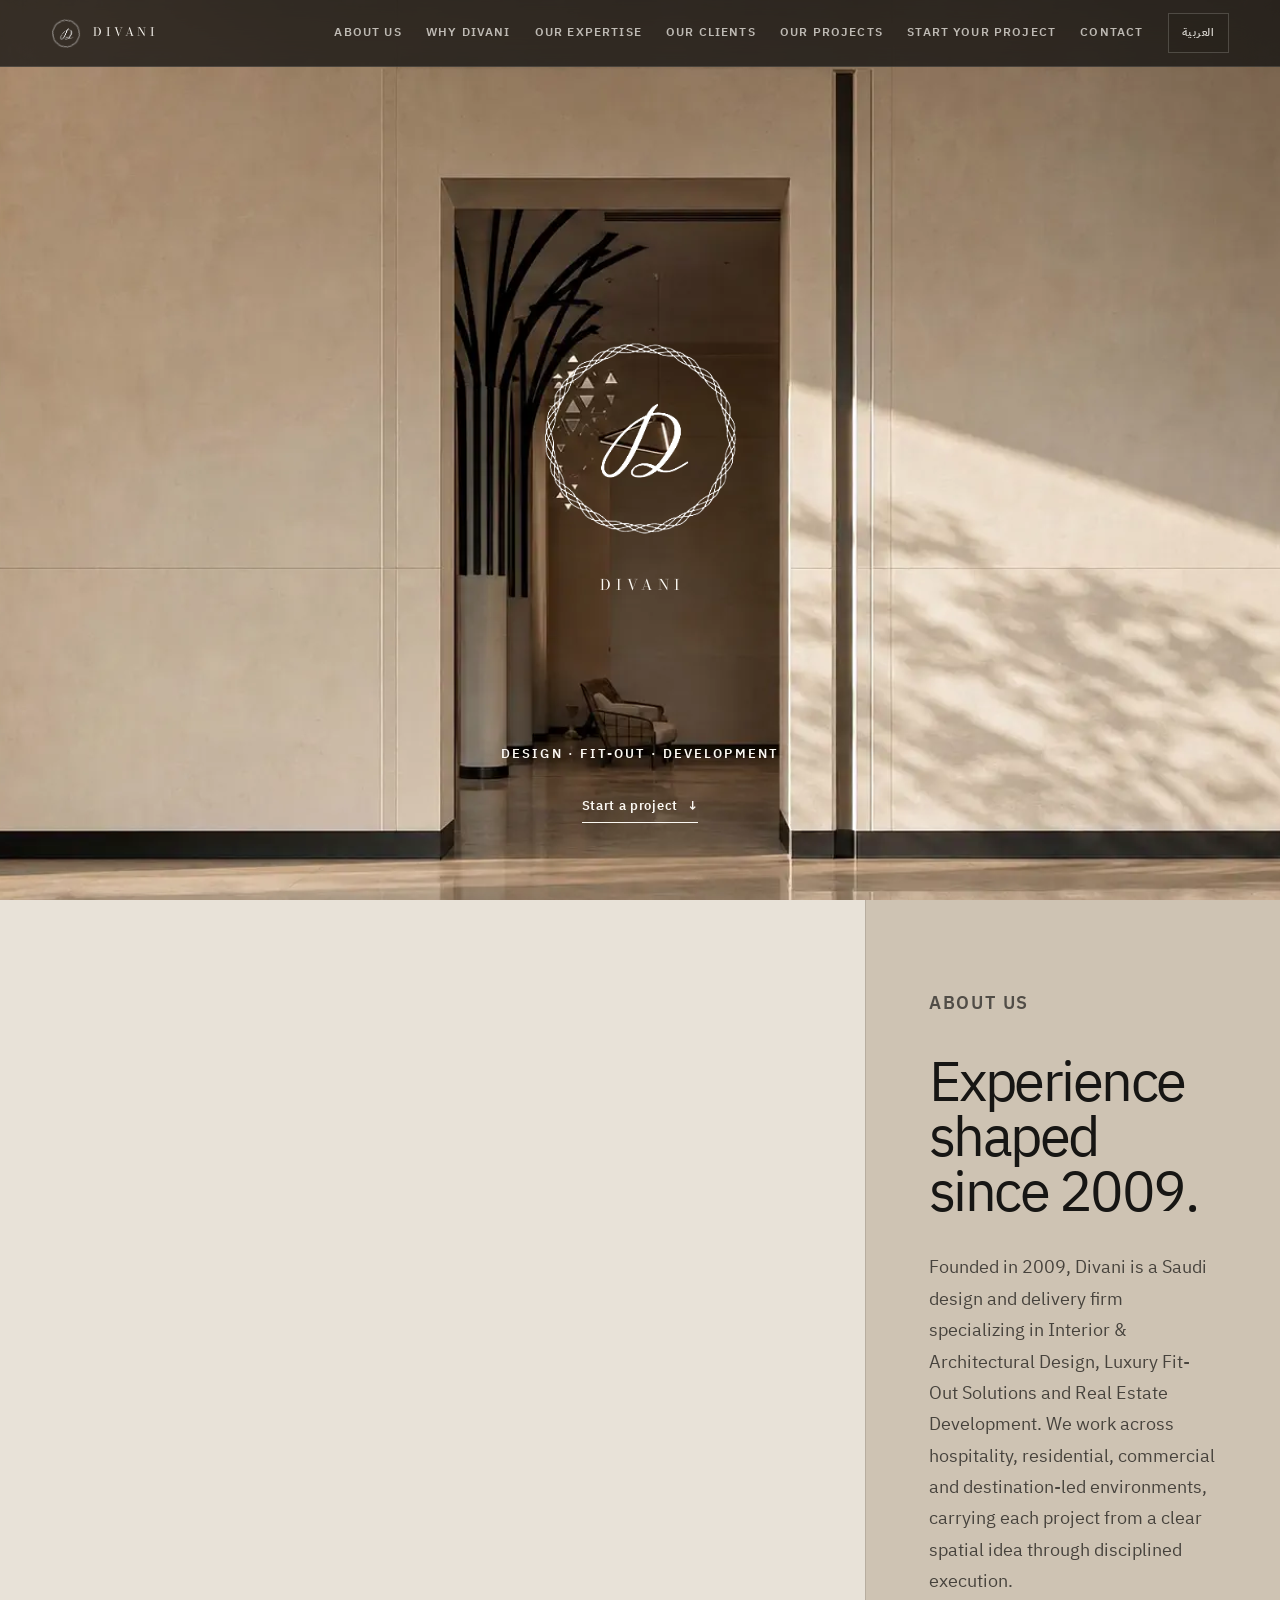
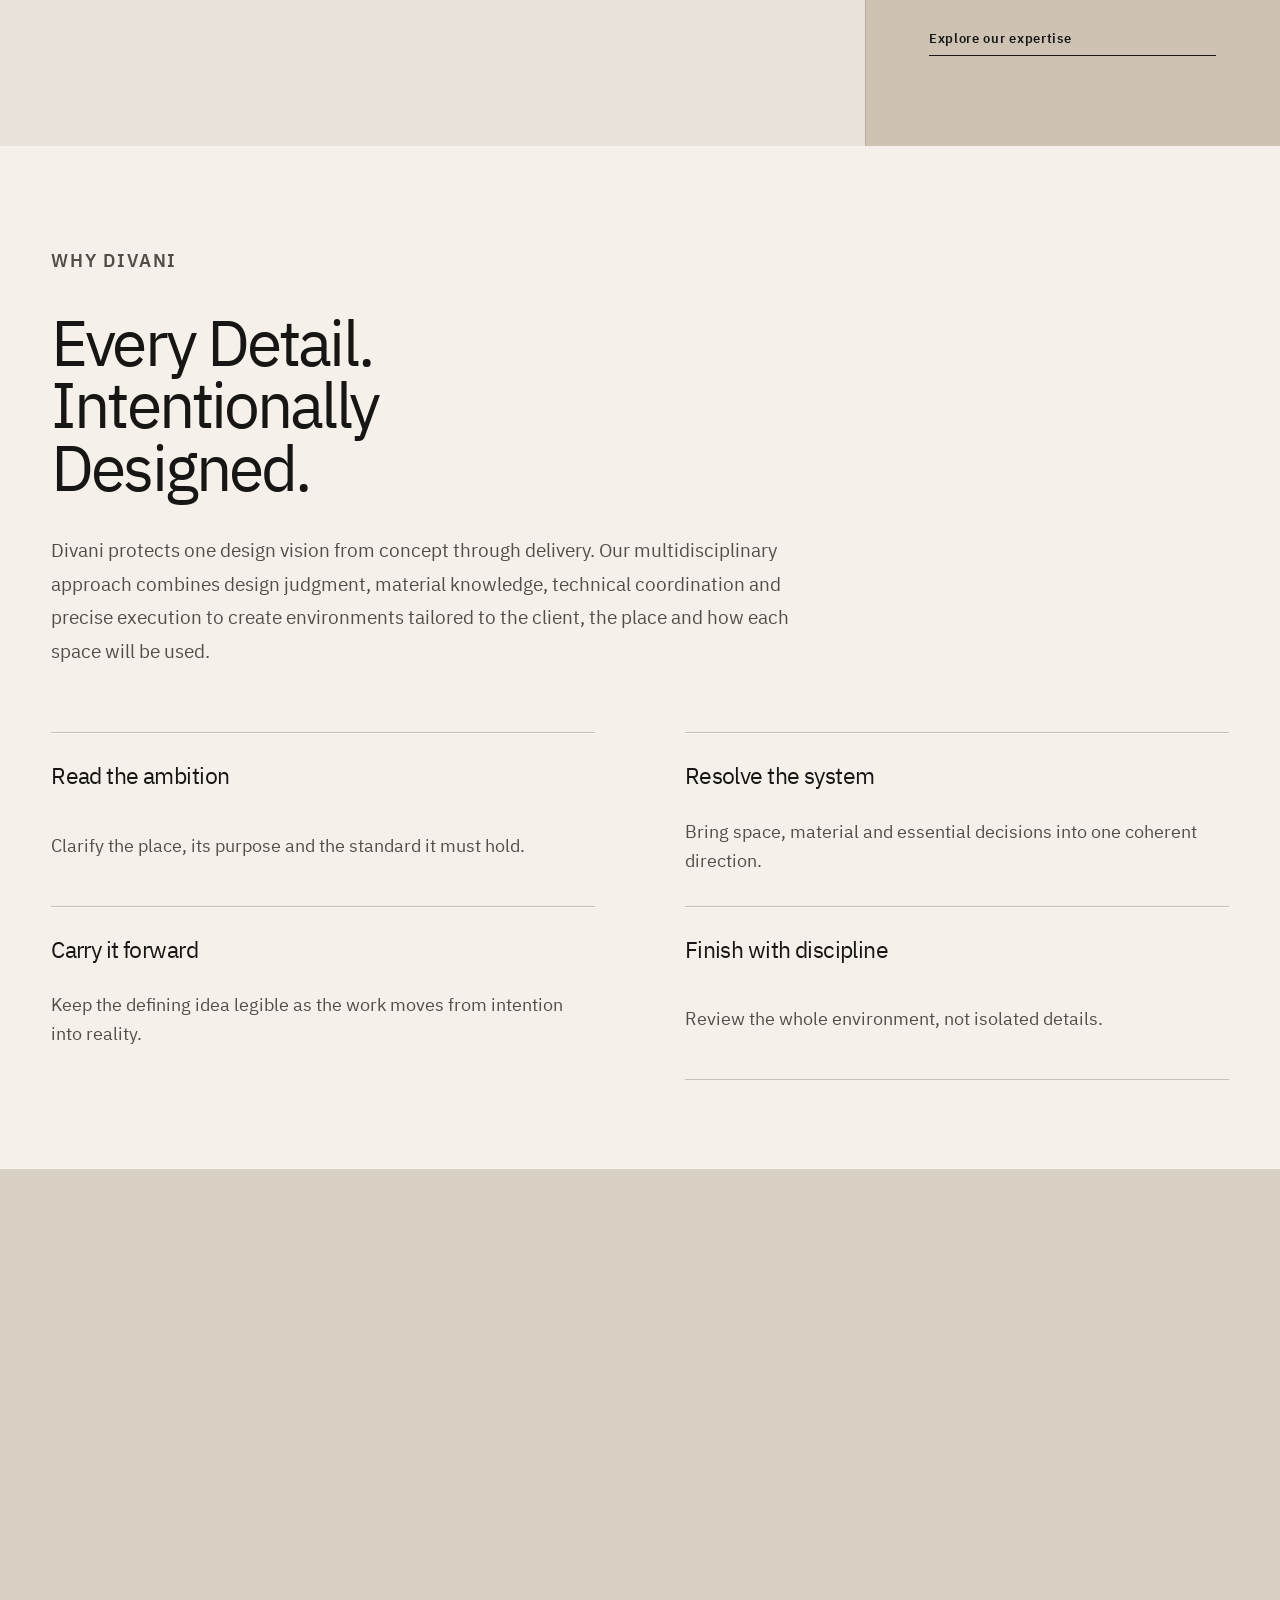
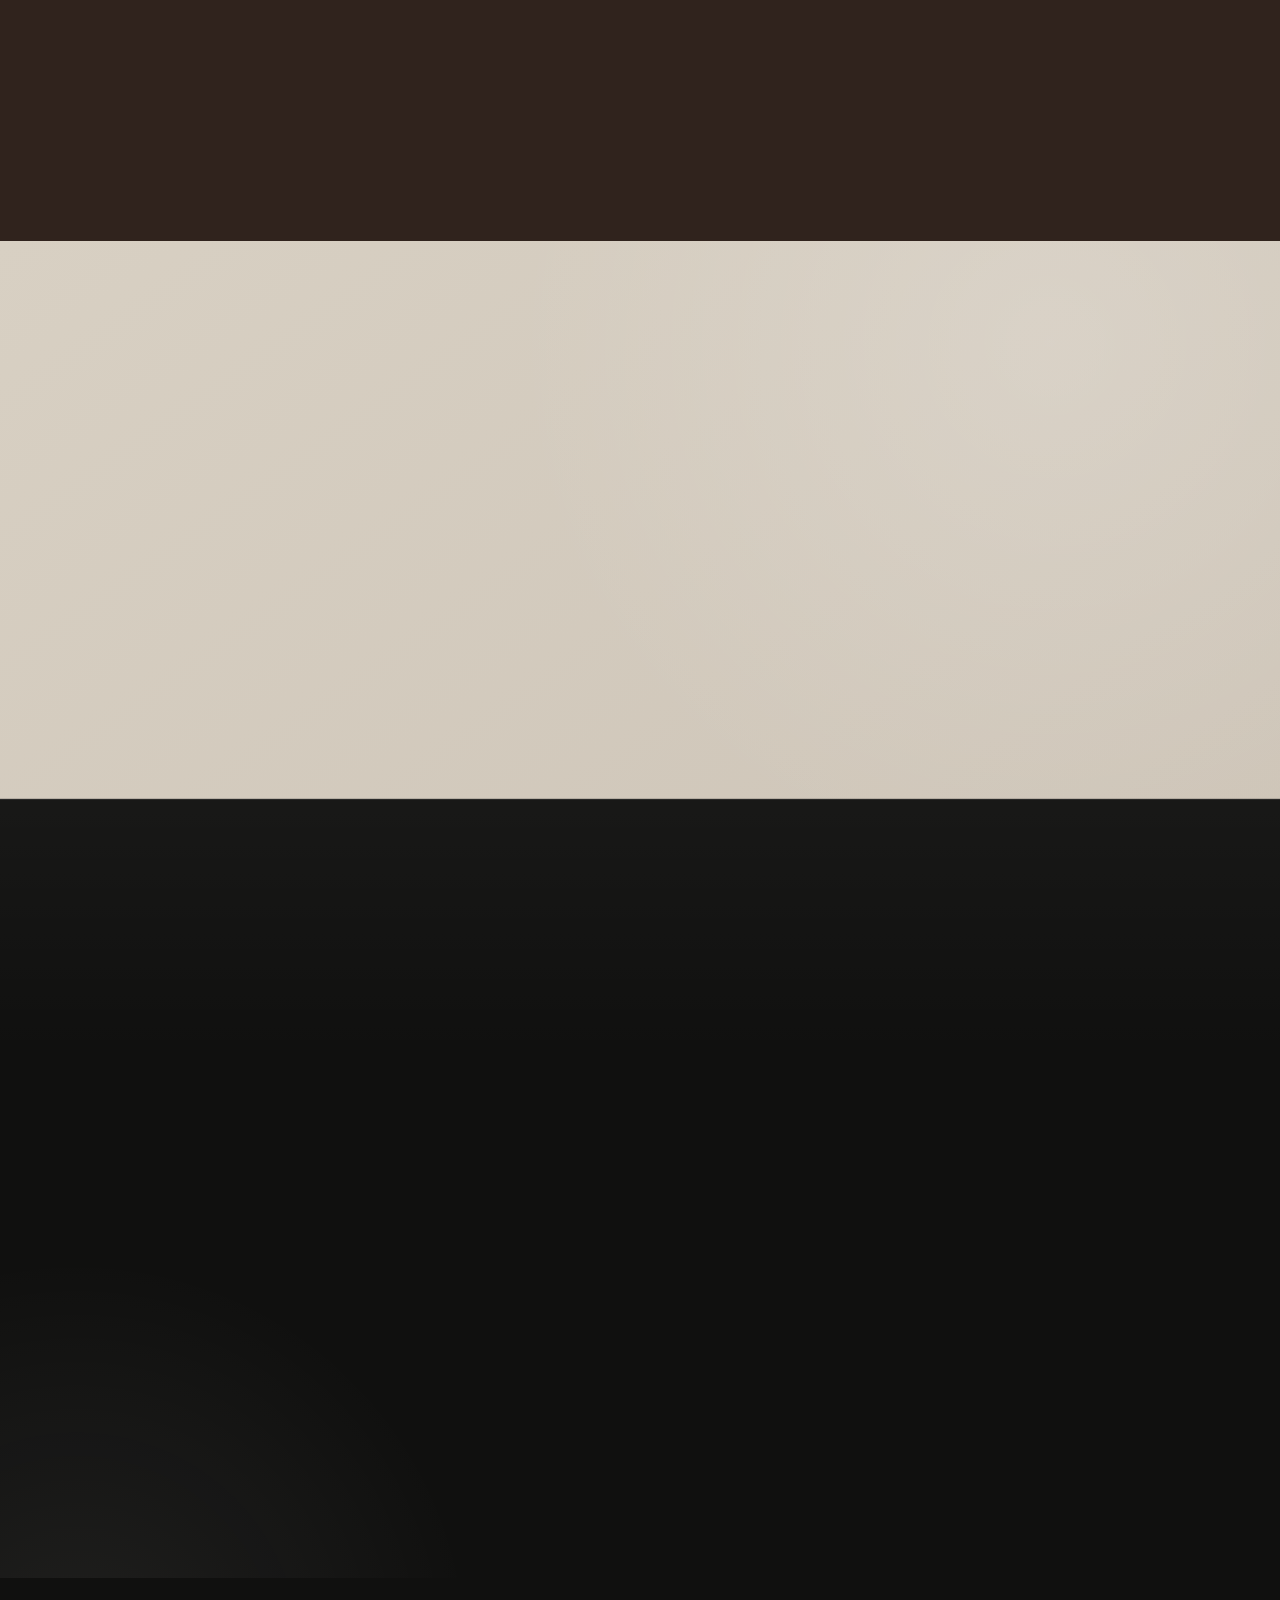
==== commit 6fa3a101: "feat(home): autoplaying opening film, site nav, fade reveals, real client marks The opening sequence" ====
--- a/index.html
+++ b/index.html
@@ -6,8 +6,12 @@
   <meta name="theme-color" content="#11100e">
   <meta name="description" content="Divani — Interior & Architectural Design, Luxury Fit-Out Solutions, and Real Estate Development in Saudi Arabia.">
   <title>Divani — From Drawing to Place</title>
-  <link rel="alternate" hreflang="en" href="index.html">
-  <link rel="alternate" hreflang="ar" href="ar.html">
+  <link rel="canonical" href="https://divaniworld.com/">
+  <link rel="alternate" hreflang="en" href="https://divaniworld.com/">
+  <link rel="alternate" hreflang="ar" href="https://divaniworld.com/ar.html">
+  <link rel="alternate" hreflang="x-default" href="https://divaniworld.com/">
+  <link rel="icon" type="image/x-icon" href="/favicon.ico">
+  <link rel="apple-touch-icon" href="/assets/divani-logo.png">
   <script>
     (function () {
       var connection = navigator.connection;
@@ -17,11 +21,12 @@
         document.documentElement.className += " static-hero static-motion";
       } else {
         document.documentElement.className = document.documentElement.className.replace(/\bno-js\b/g, "").trim() +
-          " js-pending brief-render-pending capabilities-render-pending hero-text-render-pending threshold-render-pending design-copy-render-pending";
+          " js-pending brief-render-pending readiness-render-pending delivery-render-pending capabilities-render-pending hero-text-render-pending threshold-render-pending design-copy-render-pending";
         window.setTimeout(function () {
           document.documentElement.classList.remove(
-            "brief-render-pending", "capabilities-render-pending", "hero-text-render-pending",
-            "threshold-render-pending", "design-copy-render-pending"
+            "brief-render-pending", "readiness-render-pending", "delivery-render-pending",
+            "capabilities-render-pending", "hero-text-render-pending", "threshold-render-pending",
+            "design-copy-render-pending"
           );
           document.querySelectorAll("[data-initial-render-ready]").forEach(function (element) {
             element.removeAttribute("data-initial-render-ready");
@@ -35,6 +40,33 @@
 </head>
 <body data-page="home" data-locale="en">
   <a class="skip-link" href="#about-title">Skip the opening film</a>
+
+  <header class="site-nav" data-site-nav data-nav-state="film">
+    <a class="site-nav__brand" href="#proof" aria-label="Divani — back to the opening">
+      <img src="assets/divani-logo.png" width="256" height="256" alt="">
+      <span>DIVANI</span>
+    </a>
+    <button
+      class="site-nav__toggle"
+      type="button"
+      data-site-nav-toggle
+      aria-expanded="false"
+      aria-controls="site-nav-menu"
+    >
+      <span class="site-nav__toggle-mark" aria-hidden="true"></span>
+      <span class="site-nav__toggle-label" data-open-label="Menu" data-close-label="Close">Menu</span>
+    </button>
+    <nav class="site-nav__menu" id="site-nav-menu" aria-label="Sections">
+      <a href="#about" data-nav-link="about">About Us</a>
+      <a href="#why-divani" data-nav-link="why-divani">Why Divani</a>
+      <a href="#capabilities" data-nav-link="capabilities">Our Expertise</a>
+      <a href="#relationships" data-nav-link="relationships">Our Clients</a>
+      <a href="#selected-work" data-nav-link="selected-work">Our Projects</a>
+      <a href="#project-brief" data-nav-link="project-brief">Start Your Project</a>
+      <a href="#contact" data-nav-link="contact">Contact</a>
+      <a class="language-switch" href="ar.html#proof" lang="ar" dir="rtl" data-language-switch>العربية</a>
+    </nav>
+  </header>
 
   <div class="site-intro" aria-hidden="true">
     <div class="site-intro__identity" data-hero-ident>
@@ -59,11 +91,6 @@
       data-variant="desktop"
     >
       <div class="hero-stage">
-        <header class="site-header" aria-label="Language selector">
-          <div class="site-header__actions">
-            <a class="language-switch" href="ar.html#proof" lang="ar" dir="rtl" data-language-switch>العربية</a>
-          </div>
-        </header>
         <picture>
           <source media="(max-width: 767px)" srcset="assets/cinematic/hero-v1/mobile/frame-001.webp" width="720" height="1280" data-hero-mobile-poster>
           <img
@@ -89,7 +116,7 @@
           <span>DIVANI</span>
         </div>
         <div class="hero-copy">
-          <p class="hero-divisions" aria-label="Design, fit-out and development">DESIGN · FIT-OUT · DEVELOPMENT</p>
+          <p class="hero-divisions">DESIGN · FIT-OUT · DEVELOPMENT</p>
           <a class="hero-cta" href="#project-brief">Start a project <span aria-hidden="true">↓</span></a>
         </div>
 
@@ -163,6 +190,18 @@
           </div>
         </div>
       </div>
+        <div class="capability-media">
+          <img
+            class="capability-still"
+            data-motion-enter="capability-media"
+            src="assets/division-design-blueprint.jpg"
+            width="1600"
+            height="900"
+            alt="Architectural floor plans, rolled drawings and a pair of dividers on a drafting table"
+            loading="lazy"
+            decoding="async"
+          >
+        </div>
         <div class="capability-copy" data-motion-enter="capability-copy">
           <h3>Interior &amp; Architectural Design</h3>
           <p>Architecture and interiors considered as one experience: proportion, circulation, material, light and use resolved together.</p>
@@ -174,6 +213,7 @@
         <div class="capability-media">
           <video
             data-capability-film="fitout"
+            data-motion-enter="capability-media"
             muted
             playsinline
             preload="none"
@@ -184,8 +224,6 @@
             <source data-src="assets/cinematic/division-v3/media/fitout.mp4" type="video/mp4">
           </video>
           <noscript><img class="capability-loop-fallback" src="assets/cinematic/division-v3/media/fitout-poster.webp" width="1280" height="720" alt=""></noscript>
-          <span class="capability-occluder capability-occluder--fitout-start" data-motion-occluder="fitout-start" aria-hidden="true"></span>
-          <span class="capability-occluder capability-occluder--fitout-end" data-motion-occluder="fitout-end" aria-hidden="true"></span>
         </div>
         <div class="capability-copy" data-motion-enter="capability-copy">
           <h3>Luxury Fit-Out Solutions</h3>
@@ -196,19 +234,16 @@
 
       <article class="capability-chapter capability-chapter--development" data-motion-stage="capability" data-motion-variant="development" data-motion-direction="right-to-left" data-capability-id="development">
         <div class="capability-media">
-          <video
-            data-capability-film="development"
-            muted
-            playsinline
-            preload="none"
-            data-poster="assets/cinematic/division-v3/media/development-poster.webp"
-            aria-hidden="true"
-            tabindex="-1"
+          <img
+            class="capability-still"
+            data-motion-enter="capability-media"
+            src="assets/division-development-tower.jpg"
+            width="1080"
+            height="720"
+            alt="Glazed office towers whose curtain walls reflect sky and cloud"
+            loading="lazy"
+            decoding="async"
           >
-            <source data-src="assets/cinematic/division-v3/media/development.mp4" type="video/mp4">
-          </video>
-          <noscript><img class="capability-loop-fallback" src="assets/cinematic/division-v3/media/development-poster.webp" width="1280" height="720" alt=""></noscript>
-          <span class="capability-occluder capability-occluder--timber" data-motion-occluder="timber" aria-hidden="true"></span>
         </div>
         <div class="capability-copy" data-motion-enter="capability-copy">
           <h3>Real Estate Development</h3>
@@ -223,58 +258,69 @@
         <p class="eyebrow">Our Clients</p>
         <h2 id="relationships-title">Trusted across<br>distinctive destinations.</h2>
       </header>
-      <div class="relationship-marks" aria-label="Divani clients">
+      <div class="client-marquee__controls" data-client-marquee-controls hidden>
+        <button
+          class="client-marquee__toggle"
+          type="button"
+          data-client-marquee-toggle
+          data-pause-label="Pause client logo motion"
+          data-resume-label="Resume client logo motion"
+          aria-controls="client-marquee"
+          aria-pressed="false"
+        >Pause client logo motion</button>
+      </div>
+      <div class="relationship-marks" id="client-marquee">
         <p class="relationship-group-label relationship-group-label--featured">Featured relationships</p>
         <p class="relationship-group-label relationship-group-label--complete">Complete network · 49 relationships</p>
-        <figure data-motion-enter="relationship-mark" data-motion-index="0"><img src="assets/client-logos-monochrome/siac.png" width="1200" height="448" alt="SIAC Construction" loading="lazy"><figcaption>SIAC Construction</figcaption></figure>
-        <figure class="relationship-mark--profile" data-motion-enter="relationship-mark" data-motion-index="1"><img src="assets/client-logos-monochrome/jedco-jeddah-airports.png" width="1140" height="320" alt="JEDCO · Jeddah Airports" loading="lazy"><figcaption>JEDCO · Jeddah Airports</figcaption></figure>
-        <figure class="relationship-mark--profile" data-motion-enter="relationship-mark" data-motion-index="2"><img src="assets/client-logos-monochrome/watania-business-group.png" width="315" height="320" alt="Watania Business Group" loading="lazy"><figcaption>Watania Business Group</figcaption></figure>
-        <figure class="relationship-mark--profile" data-motion-enter="relationship-mark" data-motion-index="3"><img src="assets/client-logos-monochrome/ibtech.png" width="412" height="320" alt="IBTech" loading="lazy"><figcaption>IBTech</figcaption></figure>
-        <figure data-motion-enter="relationship-mark" data-motion-index="4"><img src="assets/client-logos-monochrome/amaala.png" width="1200" height="448" alt="AMAALA" loading="lazy"><figcaption>AMAALA</figcaption></figure>
-        <figure class="relationship-mark--profile" data-motion-enter="relationship-mark" data-motion-index="5"><img src="assets/client-logos-monochrome/mastery-house.png" width="848" height="320" alt="Mastery House" loading="lazy"><figcaption>Mastery House</figcaption></figure>
-        <figure class="relationship-mark--profile" data-motion-enter="relationship-mark" data-motion-index="6"><img src="assets/client-logos-monochrome/alsharif-group-holding.png" width="766" height="320" alt="AlSharif Group Holding" loading="lazy"><figcaption>AlSharif Group Holding</figcaption></figure>
-        <figure data-motion-enter="relationship-mark" data-motion-index="7"><img src="assets/client-logos-monochrome/red-sea-global.png" width="1200" height="448" alt="Red Sea Global" loading="lazy"><figcaption>Red Sea Global</figcaption></figure>
-        <figure class="relationship-mark--profile" data-motion-enter="relationship-mark" data-motion-index="8"><img src="assets/client-logos-monochrome/elegancia-arabia.png" width="940" height="320" alt="Elegancia Arabia" loading="lazy"><figcaption>Elegancia Arabia</figcaption></figure>
-        <figure class="relationship-mark--profile" data-motion-enter="relationship-mark" data-motion-index="9"><img src="assets/client-logos-monochrome/diriyah-company.png" width="322" height="320" alt="Diriyah Company" loading="lazy"><figcaption>Diriyah Company</figcaption></figure>
-        <figure class="relationship-mark--profile" data-motion-enter="relationship-mark" data-motion-index="10"><img src="assets/client-logos-monochrome/cce.png" width="727" height="320" alt="CCE" loading="lazy"><figcaption>CCE</figcaption></figure>
-        <figure class="relationship-mark--profile" data-motion-enter="relationship-mark" data-motion-index="11"><img src="assets/client-logos-monochrome/mas-engineering-construction.png" width="1644" height="320" alt="MAS Engineering &amp; Construction" loading="lazy"><figcaption>MAS Engineering &amp; Construction</figcaption></figure>
-        <figure class="relationship-mark--profile" data-motion-enter="relationship-mark" data-motion-index="12"><img src="assets/client-logos-monochrome/havelock-one.png" width="393" height="320" alt="Havelock One" loading="lazy"><figcaption>Havelock One</figcaption></figure>
-        <figure class="relationship-mark--wide" data-motion-enter="relationship-mark" data-motion-index="13"><img src="assets/client-logos-monochrome/rcu-mono-v3.png" width="328" height="91" alt="Royal Commission for AlUla" loading="lazy"><figcaption>Royal Commission for AlUla</figcaption></figure>
-        <figure class="relationship-mark--profile" data-motion-enter="relationship-mark" data-motion-index="14"><img src="assets/client-logos-monochrome/astra-construction.png" width="493" height="320" alt="Astra Construction" loading="lazy"><figcaption>Astra Construction</figcaption></figure>
-        <figure class="relationship-mark--profile" data-motion-enter="relationship-mark" data-motion-index="15"><img src="assets/client-logos-monochrome/alfanar-engineering-services.png" width="718" height="320" alt="Alfanar Engineering Services" loading="lazy"><figcaption>Alfanar Engineering Services</figcaption></figure>
-        <figure class="relationship-mark--profile" data-motion-enter="relationship-mark" data-motion-index="16"><img src="assets/client-logos-monochrome/china-comservice.png" width="386" height="320" alt="China Comservice" loading="lazy"><figcaption>China Comservice</figcaption></figure>
-        <figure class="relationship-mark--profile" data-motion-enter="relationship-mark" data-motion-index="17"><img src="assets/client-logos-monochrome/national-housing-company.png" width="407" height="320" alt="National Housing Company" loading="lazy"><figcaption>National Housing Company</figcaption></figure>
-        <figure class="relationship-mark--profile" data-motion-enter="relationship-mark" data-motion-index="18"><img src="assets/client-logos-monochrome/albaddad-engineering.png" width="1705" height="320" alt="AlBaddad Engineering" loading="lazy"><figcaption>AlBaddad Engineering</figcaption></figure>
-        <figure data-motion-enter="relationship-mark" data-motion-index="19"><img src="assets/client-logos-monochrome/hayyak.png" width="1200" height="448" alt="Hayyak Lounge" loading="lazy"><figcaption>Hayyak Lounge</figcaption></figure>
-        <figure class="relationship-mark--profile" data-motion-enter="relationship-mark" data-motion-index="20"><img src="assets/client-logos-monochrome/al-tanfeethi.png" width="426" height="320" alt="Al Tanfeethi" loading="lazy"><figcaption>Al Tanfeethi</figcaption></figure>
-        <figure class="relationship-mark--profile" data-motion-enter="relationship-mark" data-motion-index="21"><img src="assets/client-logos-monochrome/abdul-mohsen-al-tamimi-group.png" width="1182" height="320" alt="Abdul Mohsen Al Tamimi Group" loading="lazy"><figcaption>Abdul Mohsen Al Tamimi Group</figcaption></figure>
-        <figure class="relationship-mark--profile" data-motion-enter="relationship-mark" data-motion-index="22"><img src="assets/client-logos-monochrome/kidana.png" width="968" height="320" alt="Kidana" loading="lazy"><figcaption>Kidana</figcaption></figure>
-        <figure class="relationship-mark--profile" data-motion-enter="relationship-mark" data-motion-index="23"><img src="assets/client-logos-monochrome/ministry-civil-service.png" width="585" height="320" alt="Ministry of Civil Service" loading="lazy"><figcaption>Ministry of Civil Service</figcaption></figure>
-        <figure data-motion-enter="relationship-mark" data-motion-index="24"><img src="assets/client-logos-monochrome/bec-arabia.png" width="1200" height="448" alt="BEC Arabia" loading="lazy"><figcaption>BEC Arabia</figcaption></figure>
-        <figure class="relationship-mark--profile" data-motion-enter="relationship-mark" data-motion-index="25"><img src="assets/client-logos-monochrome/civil-affairs.png" width="382" height="320" alt="Civil Affairs" loading="lazy"><figcaption>Civil Affairs</figcaption></figure>
-        <figure class="relationship-mark--profile" data-motion-enter="relationship-mark" data-motion-index="26"><img src="assets/client-logos-monochrome/national-talents-company.png" width="1523" height="320" alt="National Talents Company" loading="lazy"><figcaption>National Talents Company</figcaption></figure>
-        <figure class="relationship-mark--wide" data-motion-enter="relationship-mark" data-motion-index="27"><img src="assets/client-logos-monochrome/neom-mono-v3.png" width="623" height="232" alt="NEOM" loading="lazy"><figcaption>NEOM</figcaption></figure>
-        <figure data-motion-enter="relationship-mark" data-motion-index="28"><img src="assets/client-logos-monochrome/gaca.png" width="1200" height="448" alt="GACA" loading="lazy"><figcaption>GACA</figcaption></figure>
-        <figure data-motion-enter="relationship-mark" data-motion-index="29"><img src="assets/client-logos-monochrome/six-senses.png" width="1200" height="448" alt="Six Senses" loading="lazy"><figcaption>Six Senses</figcaption></figure>
-        <figure data-motion-enter="relationship-mark" data-motion-index="30"><img src="assets/client-logos-monochrome/le-meridien.png" width="1200" height="448" alt="Le Méridien" loading="lazy"><figcaption>Le Méridien</figcaption></figure>
-        <figure data-motion-enter="relationship-mark" data-motion-index="31"><img src="assets/client-logos-monochrome/house-express.png" width="1200" height="448" alt="House Express" loading="lazy"><figcaption>House Express</figcaption></figure>
-        <figure class="relationship-mark--wide" data-motion-enter="relationship-mark" data-motion-index="32"><img src="assets/client-logos-monochrome/rosewood-mono-v3.png" width="1280" height="269" alt="Rosewood Hotel Group" loading="lazy"><figcaption>Rosewood Hotel Group</figcaption></figure>
-        <figure class="relationship-mark--profile" data-motion-enter="relationship-mark" data-motion-index="33"><img src="assets/client-logos-monochrome/raleen-hotel-resorts.png" width="595" height="320" alt="Raleen Hotel &amp; Resorts" loading="lazy"><figcaption>Raleen Hotel &amp; Resorts</figcaption></figure>
-        <figure class="relationship-mark--profile" data-motion-enter="relationship-mark" data-motion-index="34"><img src="assets/client-logos-monochrome/aris-star.png" width="352" height="320" alt="Aris Star" loading="lazy"><figcaption>Aris Star</figcaption></figure>
-        <figure class="relationship-mark--profile" data-motion-enter="relationship-mark" data-motion-index="35"><img src="assets/client-logos-monochrome/swiss-inn-hotels-resorts.png" width="978" height="320" alt="Swiss Inn Hotels &amp; Resorts" loading="lazy"><figcaption>Swiss Inn Hotels &amp; Resorts</figcaption></figure>
-        <figure class="relationship-mark--profile" data-motion-enter="relationship-mark" data-motion-index="36"><img src="assets/client-logos-monochrome/swiss-inn-tabuk.png" width="1023" height="320" alt="Swiss Inn Tabuk" loading="lazy"><figcaption>Swiss Inn Tabuk</figcaption></figure>
-        <figure class="relationship-mark--profile" data-motion-enter="relationship-mark" data-motion-index="37"><img src="assets/client-logos-monochrome/lilac-park.png" width="211" height="320" alt="Lilac Park" loading="lazy"><figcaption>Lilac Park</figcaption></figure>
-        <figure class="relationship-mark--profile" data-motion-enter="relationship-mark" data-motion-index="38"><img src="assets/client-logos-monochrome/five-seasons-hotel.png" width="561" height="320" alt="Five Seasons Hotel" loading="lazy"><figcaption>Five Seasons Hotel</figcaption></figure>
-        <figure class="relationship-mark--profile" data-motion-enter="relationship-mark" data-motion-index="39"><img src="assets/client-logos-monochrome/skyline-tabuk-hotel.png" width="364" height="320" alt="Skyline Tabuk Hotel" loading="lazy"><figcaption>Skyline Tabuk Hotel</figcaption></figure>
-        <figure class="relationship-mark--profile" data-motion-enter="relationship-mark" data-motion-index="40"><img src="assets/client-logos-monochrome/marvelous-hotel.png" width="695" height="320" alt="Marvelous Hotel" loading="lazy"><figcaption>Marvelous Hotel</figcaption></figure>
-        <figure data-motion-enter="relationship-mark" data-motion-index="41"><img src="assets/client-logos-monochrome/crowne-plaza.png" width="1200" height="448" alt="Crowne Plaza Hotels &amp; Resorts" loading="lazy"><figcaption>Crowne Plaza Hotels &amp; Resorts</figcaption></figure>
-        <figure class="relationship-mark--profile" data-motion-enter="relationship-mark" data-motion-index="42"><img src="assets/client-logos-monochrome/rose-land.png" width="216" height="320" alt="Rose Land" loading="lazy"><figcaption>Rose Land</figcaption></figure>
-        <figure class="relationship-mark--profile" data-motion-enter="relationship-mark" data-motion-index="43"><img src="assets/client-logos-monochrome/hikari-sushi-lounge.png" width="549" height="320" alt="Hikari Sushi Lounge" loading="lazy"><figcaption>Hikari Sushi Lounge</figcaption></figure>
-        <figure class="relationship-mark--profile" data-motion-enter="relationship-mark" data-motion-index="44"><img src="assets/client-logos-monochrome/diwan-al-kashi.png" width="209" height="320" alt="Diwan Al Kashi" loading="lazy"><figcaption>Diwan Al Kashi</figcaption></figure>
-        <figure class="relationship-mark--profile" data-motion-enter="relationship-mark" data-motion-index="45"><img src="assets/client-logos-monochrome/top-grill.png" width="418" height="320" alt="Top Grill" loading="lazy"><figcaption>Top Grill</figcaption></figure>
-        <figure class="relationship-mark--profile" data-motion-enter="relationship-mark" data-motion-index="46"><img src="assets/client-logos-monochrome/north-coffee.png" width="290" height="320" alt="North Coffee" loading="lazy"><figcaption>North Coffee</figcaption></figure>
-        <figure class="relationship-mark--profile" data-motion-enter="relationship-mark" data-motion-index="47"><img src="assets/client-logos-monochrome/hirola.png" width="163" height="320" alt="Hirola" loading="lazy"><figcaption>Hirola</figcaption></figure>
-        <figure class="relationship-mark--profile" data-motion-enter="relationship-mark" data-motion-index="48"><img src="assets/client-logos-monochrome/mazyan.png" width="292" height="320" alt="Mazyan" loading="lazy"><figcaption>Mazyan</figcaption></figure>
+        <figure data-motion-enter="relationship-mark" data-motion-index="0"><img srcset="assets/client-logos-monochrome/640/siac.png 640w, assets/client-logos-monochrome/siac.png 1200w" sizes="(max-width: 47.9375rem) 182px, 259px" src="assets/client-logos-monochrome/siac.png" width="1200" height="448" alt="SIAC Construction" loading="lazy"><figcaption>SIAC Construction</figcaption></figure>
+        <figure class="relationship-mark--profile" data-motion-enter="relationship-mark" data-motion-index="1"><img srcset="assets/client-logos-monochrome/640/jedco-jeddah-airports.png 640w, assets/client-logos-monochrome/jedco-jeddah-airports.png 1200w" sizes="(max-width: 47.9375rem) 182px, 259px" src="assets/client-logos-monochrome/jedco-jeddah-airports.png" width="1140" height="320" alt="JEDCO · Jeddah Airports" loading="lazy"><figcaption>JEDCO · Jeddah Airports</figcaption></figure>
+        <figure class="relationship-mark--profile" data-motion-enter="relationship-mark" data-motion-index="2"><img srcset="assets/client-logos-monochrome/640/watania-business-group.png 640w, assets/client-logos-monochrome/watania-business-group.png 1200w" sizes="(max-width: 47.9375rem) 182px, 259px" src="assets/client-logos-monochrome/watania-business-group.png" width="315" height="320" alt="Watania Business Group" loading="lazy"><figcaption>Watania Business Group</figcaption></figure>
+        <figure class="relationship-mark--profile" data-motion-enter="relationship-mark" data-motion-index="3"><img srcset="assets/client-logos-monochrome/640/ibtech.png 640w, assets/client-logos-monochrome/ibtech.png 1200w" sizes="(max-width: 47.9375rem) 182px, 259px" src="assets/client-logos-monochrome/ibtech.png" width="412" height="320" alt="IBTech" loading="lazy"><figcaption>IBTech</figcaption></figure>
+        <figure data-motion-enter="relationship-mark" data-motion-index="4"><img srcset="assets/client-logos-monochrome/640/amaala.png 640w, assets/client-logos-monochrome/amaala.png 1200w" sizes="(max-width: 47.9375rem) 182px, 259px" src="assets/client-logos-monochrome/amaala.png" width="1200" height="448" alt="AMAALA" loading="lazy"><figcaption>AMAALA</figcaption></figure>
+        <figure class="relationship-mark--profile" data-motion-enter="relationship-mark" data-motion-index="5"><img srcset="assets/client-logos-monochrome/640/mastery-house.png 640w, assets/client-logos-monochrome/mastery-house.png 1200w" sizes="(max-width: 47.9375rem) 182px, 259px" src="assets/client-logos-monochrome/mastery-house.png" width="1200" height="448" alt="Mastery House" loading="lazy"><figcaption>Mastery House</figcaption></figure>
+        <figure class="relationship-mark--profile" data-motion-enter="relationship-mark" data-motion-index="6"><img srcset="assets/client-logos-monochrome/640/alsharif-group-holding.png 640w, assets/client-logos-monochrome/alsharif-group-holding.png 1200w" sizes="(max-width: 47.9375rem) 182px, 259px" src="assets/client-logos-monochrome/alsharif-group-holding.png" width="766" height="320" alt="AlSharif Group Holding" loading="lazy"><figcaption>AlSharif Group Holding</figcaption></figure>
+        <figure data-motion-enter="relationship-mark" data-motion-index="7"><img srcset="assets/client-logos-monochrome/640/red-sea-global.png 640w, assets/client-logos-monochrome/red-sea-global.png 1200w" sizes="(max-width: 47.9375rem) 182px, 259px" src="assets/client-logos-monochrome/red-sea-global.png" width="1200" height="448" alt="Red Sea Global" loading="lazy"><figcaption>Red Sea Global</figcaption></figure>
+        <figure class="relationship-mark--profile" data-motion-enter="relationship-mark" data-motion-index="8"><img srcset="assets/client-logos-monochrome/640/elegancia-arabia.png 640w, assets/client-logos-monochrome/elegancia-arabia.png 1200w" sizes="(max-width: 47.9375rem) 182px, 259px" src="assets/client-logos-monochrome/elegancia-arabia.png" width="940" height="320" alt="Elegancia Arabia" loading="lazy"><figcaption>Elegancia Arabia</figcaption></figure>
+        <figure class="relationship-mark--profile" data-motion-enter="relationship-mark" data-motion-index="9"><img srcset="assets/client-logos-monochrome/640/diriyah-company.png 640w, assets/client-logos-monochrome/diriyah-company.png 1200w" sizes="(max-width: 47.9375rem) 182px, 259px" src="assets/client-logos-monochrome/diriyah-company.png" width="322" height="320" alt="Diriyah Company" loading="lazy"><figcaption>Diriyah Company</figcaption></figure>
+        <figure class="relationship-mark--profile" data-motion-enter="relationship-mark" data-motion-index="10"><img srcset="assets/client-logos-monochrome/640/cce.png 640w, assets/client-logos-monochrome/cce.png 1200w" sizes="(max-width: 47.9375rem) 182px, 259px" src="assets/client-logos-monochrome/cce.png" width="1200" height="448" alt="CCE" loading="lazy"><figcaption>CCE</figcaption></figure>
+        <figure class="relationship-mark--profile" data-motion-enter="relationship-mark" data-motion-index="11"><img srcset="assets/client-logos-monochrome/640/mas-engineering-construction.png 640w, assets/client-logos-monochrome/mas-engineering-construction.png 1200w" sizes="(max-width: 47.9375rem) 182px, 259px" src="assets/client-logos-monochrome/mas-engineering-construction.png" width="1200" height="448" alt="MAS Engineering &amp; Construction" loading="lazy"><figcaption>MAS Engineering &amp; Construction</figcaption></figure>
+        <figure class="relationship-mark--profile" data-motion-enter="relationship-mark" data-motion-index="12"><img srcset="assets/client-logos-monochrome/640/havelock-one.png 640w, assets/client-logos-monochrome/havelock-one.png 1200w" sizes="(max-width: 47.9375rem) 182px, 259px" src="assets/client-logos-monochrome/havelock-one.png" width="393" height="320" alt="Havelock One" loading="lazy"><figcaption>Havelock One</figcaption></figure>
+        <figure class="relationship-mark--wide" data-motion-enter="relationship-mark" data-motion-index="13"><img srcset="assets/client-logos-monochrome/640/rcu-mono-v3.png 640w, assets/client-logos-monochrome/rcu-mono-v3.png 1200w" sizes="(max-width: 47.9375rem) 182px, 259px" src="assets/client-logos-monochrome/rcu-mono-v3.png" width="328" height="91" alt="Royal Commission for AlUla" loading="lazy"><figcaption>Royal Commission for AlUla</figcaption></figure>
+        <figure class="relationship-mark--profile" data-motion-enter="relationship-mark" data-motion-index="14"><img srcset="assets/client-logos-monochrome/640/astra-construction.png 640w, assets/client-logos-monochrome/astra-construction.png 1200w" sizes="(max-width: 47.9375rem) 182px, 259px" src="assets/client-logos-monochrome/astra-construction.png" width="1200" height="448" alt="Astra Construction" loading="lazy"><figcaption>Astra Construction</figcaption></figure>
+        <figure class="relationship-mark--profile" data-motion-enter="relationship-mark" data-motion-index="15"><img srcset="assets/client-logos-monochrome/640/alfanar-engineering-services.png 640w, assets/client-logos-monochrome/alfanar-engineering-services.png 1200w" sizes="(max-width: 47.9375rem) 182px, 259px" src="assets/client-logos-monochrome/alfanar-engineering-services.png" width="1200" height="448" alt="Alfanar Engineering Services" loading="lazy"><figcaption>Alfanar Engineering Services</figcaption></figure>
+        <figure class="relationship-mark--profile" data-motion-enter="relationship-mark" data-motion-index="16"><img srcset="assets/client-logos-monochrome/640/china-comservice.png 640w, assets/client-logos-monochrome/china-comservice.png 1200w" sizes="(max-width: 47.9375rem) 182px, 259px" src="assets/client-logos-monochrome/china-comservice.png" width="1200" height="448" alt="China Comservice" loading="lazy"><figcaption>China Comservice</figcaption></figure>
+        <figure class="relationship-mark--profile" data-motion-enter="relationship-mark" data-motion-index="17"><img srcset="assets/client-logos-monochrome/640/national-housing-company.png 640w, assets/client-logos-monochrome/national-housing-company.png 1200w" sizes="(max-width: 47.9375rem) 182px, 259px" src="assets/client-logos-monochrome/national-housing-company.png" width="1200" height="448" alt="National Housing Company" loading="lazy"><figcaption>National Housing Company</figcaption></figure>
+        <figure class="relationship-mark--profile" data-motion-enter="relationship-mark" data-motion-index="18"><img srcset="assets/client-logos-monochrome/640/albaddad-engineering.png 640w, assets/client-logos-monochrome/albaddad-engineering.png 1200w" sizes="(max-width: 47.9375rem) 182px, 259px" src="assets/client-logos-monochrome/albaddad-engineering.png" width="1200" height="448" alt="AlBaddad Engineering" loading="lazy"><figcaption>AlBaddad Engineering</figcaption></figure>
+        <figure data-motion-enter="relationship-mark" data-motion-index="19"><img srcset="assets/client-logos-monochrome/640/hayyak.png 640w, assets/client-logos-monochrome/hayyak.png 1200w" sizes="(max-width: 47.9375rem) 182px, 259px" src="assets/client-logos-monochrome/hayyak.png" width="1200" height="448" alt="Hayyak Lounge" loading="lazy"><figcaption>Hayyak Lounge</figcaption></figure>
+        <figure class="relationship-mark--profile" data-motion-enter="relationship-mark" data-motion-index="20"><img srcset="assets/client-logos-monochrome/640/al-tanfeethi.png 640w, assets/client-logos-monochrome/al-tanfeethi.png 1200w" sizes="(max-width: 47.9375rem) 182px, 259px" src="assets/client-logos-monochrome/al-tanfeethi.png" width="426" height="320" alt="Al Tanfeethi" loading="lazy"><figcaption>Al Tanfeethi</figcaption></figure>
+        <figure class="relationship-mark--profile" data-motion-enter="relationship-mark" data-motion-index="21"><img srcset="assets/client-logos-monochrome/640/abdul-mohsen-al-tamimi-group.png 640w, assets/client-logos-monochrome/abdul-mohsen-al-tamimi-group.png 1200w" sizes="(max-width: 47.9375rem) 182px, 259px" src="assets/client-logos-monochrome/abdul-mohsen-al-tamimi-group.png" width="1182" height="320" alt="Abdul Mohsen Al Tamimi Group" loading="lazy"><figcaption>Abdul Mohsen Al Tamimi Group</figcaption></figure>
+        <figure class="relationship-mark--profile" data-motion-enter="relationship-mark" data-motion-index="22"><img srcset="assets/client-logos-monochrome/640/kidana.png 640w, assets/client-logos-monochrome/kidana.png 1200w" sizes="(max-width: 47.9375rem) 182px, 259px" src="assets/client-logos-monochrome/kidana.png" width="968" height="320" alt="Kidana" loading="lazy"><figcaption>Kidana</figcaption></figure>
+        <figure class="relationship-mark--profile" data-motion-enter="relationship-mark" data-motion-index="23"><img srcset="assets/client-logos-monochrome/640/ministry-civil-service.png 640w, assets/client-logos-monochrome/ministry-civil-service.png 1200w" sizes="(max-width: 47.9375rem) 182px, 259px" src="assets/client-logos-monochrome/ministry-civil-service.png" width="585" height="320" alt="Ministry of Civil Service" loading="lazy"><figcaption>Ministry of Civil Service</figcaption></figure>
+        <figure data-motion-enter="relationship-mark" data-motion-index="24"><img srcset="assets/client-logos-monochrome/640/bec-arabia.png 640w, assets/client-logos-monochrome/bec-arabia.png 1200w" sizes="(max-width: 47.9375rem) 182px, 259px" src="assets/client-logos-monochrome/bec-arabia.png" width="1200" height="448" alt="BEC Arabia" loading="lazy"><figcaption>BEC Arabia</figcaption></figure>
+        <figure class="relationship-mark--profile" data-motion-enter="relationship-mark" data-motion-index="25"><img srcset="assets/client-logos-monochrome/640/civil-affairs.png 640w, assets/client-logos-monochrome/civil-affairs.png 1200w" sizes="(max-width: 47.9375rem) 182px, 259px" src="assets/client-logos-monochrome/civil-affairs.png" width="382" height="320" alt="Civil Affairs" loading="lazy"><figcaption>Civil Affairs</figcaption></figure>
+        <figure class="relationship-mark--profile" data-motion-enter="relationship-mark" data-motion-index="26"><img srcset="assets/client-logos-monochrome/640/national-talents-company.png 640w, assets/client-logos-monochrome/national-talents-company.png 1200w" sizes="(max-width: 47.9375rem) 182px, 259px" src="assets/client-logos-monochrome/national-talents-company.png" width="1200" height="448" alt="National Talents Company" loading="lazy"><figcaption>National Talents Company</figcaption></figure>
+        <figure class="relationship-mark--wide" data-motion-enter="relationship-mark" data-motion-index="27"><img srcset="assets/client-logos-monochrome/640/neom-mono-v3.png 640w, assets/client-logos-monochrome/neom-mono-v3.png 1200w" sizes="(max-width: 47.9375rem) 182px, 259px" src="assets/client-logos-monochrome/neom-mono-v3.png" width="623" height="232" alt="NEOM" loading="lazy"><figcaption>NEOM</figcaption></figure>
+        <figure data-motion-enter="relationship-mark" data-motion-index="28"><img srcset="assets/client-logos-monochrome/640/gaca.png 640w, assets/client-logos-monochrome/gaca.png 1200w" sizes="(max-width: 47.9375rem) 182px, 259px" src="assets/client-logos-monochrome/gaca.png" width="1200" height="448" alt="GACA" loading="lazy"><figcaption>GACA</figcaption></figure>
+        <figure data-motion-enter="relationship-mark" data-motion-index="29"><img srcset="assets/client-logos-monochrome/640/six-senses.png 640w, assets/client-logos-monochrome/six-senses.png 1200w" sizes="(max-width: 47.9375rem) 182px, 259px" src="assets/client-logos-monochrome/six-senses.png" width="1200" height="448" alt="Six Senses" loading="lazy"><figcaption>Six Senses</figcaption></figure>
+        <figure data-motion-enter="relationship-mark" data-motion-index="30"><img srcset="assets/client-logos-monochrome/640/le-meridien.png 640w, assets/client-logos-monochrome/le-meridien.png 1200w" sizes="(max-width: 47.9375rem) 182px, 259px" src="assets/client-logos-monochrome/le-meridien.png" width="1200" height="448" alt="Le Méridien" loading="lazy"><figcaption>Le Méridien</figcaption></figure>
+        <figure data-motion-enter="relationship-mark" data-motion-index="31"><img srcset="assets/client-logos-monochrome/640/house-express.png 640w, assets/client-logos-monochrome/house-express.png 1200w" sizes="(max-width: 47.9375rem) 182px, 259px" src="assets/client-logos-monochrome/house-express.png" width="1200" height="448" alt="House Express" loading="lazy"><figcaption>House Express</figcaption></figure>
+        <figure class="relationship-mark--wide" data-motion-enter="relationship-mark" data-motion-index="32"><img srcset="assets/client-logos-monochrome/640/rosewood-mono-v3.png 640w, assets/client-logos-monochrome/rosewood-mono-v3.png 1200w" sizes="(max-width: 47.9375rem) 182px, 259px" src="assets/client-logos-monochrome/rosewood-mono-v3.png" width="1280" height="269" alt="Rosewood Hotel Group" loading="lazy"><figcaption>Rosewood Hotel Group</figcaption></figure>
+        <figure class="relationship-mark--profile" data-motion-enter="relationship-mark" data-motion-index="33"><img srcset="assets/client-logos-monochrome/640/raleen-hotel-resorts.png 640w, assets/client-logos-monochrome/raleen-hotel-resorts.png 1200w" sizes="(max-width: 47.9375rem) 182px, 259px" src="assets/client-logos-monochrome/raleen-hotel-resorts.png" width="595" height="320" alt="Raleen Hotel &amp; Resorts" loading="lazy"><figcaption>Raleen Hotel &amp; Resorts</figcaption></figure>
+        <figure class="relationship-mark--profile" data-motion-enter="relationship-mark" data-motion-index="34"><img srcset="assets/client-logos-monochrome/640/aris-star.png 640w, assets/client-logos-monochrome/aris-star.png 1200w" sizes="(max-width: 47.9375rem) 182px, 259px" src="assets/client-logos-monochrome/aris-star.png" width="352" height="320" alt="Aris Star" loading="lazy"><figcaption>Aris Star</figcaption></figure>
+        <figure class="relationship-mark--profile" data-motion-enter="relationship-mark" data-motion-index="35"><img srcset="assets/client-logos-monochrome/640/swiss-inn-hotels-resorts.png 640w, assets/client-logos-monochrome/swiss-inn-hotels-resorts.png 1200w" sizes="(max-width: 47.9375rem) 182px, 259px" src="assets/client-logos-monochrome/swiss-inn-hotels-resorts.png" width="978" height="320" alt="Swiss Inn Hotels &amp; Resorts" loading="lazy"><figcaption>Swiss Inn Hotels &amp; Resorts</figcaption></figure>
+        <figure class="relationship-mark--profile" data-motion-enter="relationship-mark" data-motion-index="36"><img srcset="assets/client-logos-monochrome/640/swiss-inn-tabuk.png 640w, assets/client-logos-monochrome/swiss-inn-tabuk.png 1200w" sizes="(max-width: 47.9375rem) 182px, 259px" src="assets/client-logos-monochrome/swiss-inn-tabuk.png" width="1023" height="320" alt="Swiss Inn Tabuk" loading="lazy"><figcaption>Swiss Inn Tabuk</figcaption></figure>
+        <figure class="relationship-mark--profile" data-motion-enter="relationship-mark" data-motion-index="37"><img srcset="assets/client-logos-monochrome/640/lilac-park.png 640w, assets/client-logos-monochrome/lilac-park.png 1200w" sizes="(max-width: 47.9375rem) 182px, 259px" src="assets/client-logos-monochrome/lilac-park.png" width="1200" height="448" alt="Lilac Park" loading="lazy"><figcaption>Lilac Park</figcaption></figure>
+        <figure class="relationship-mark--profile" data-motion-enter="relationship-mark" data-motion-index="38"><img srcset="assets/client-logos-monochrome/640/five-seasons-hotel.png 640w, assets/client-logos-monochrome/five-seasons-hotel.png 1200w" sizes="(max-width: 47.9375rem) 182px, 259px" src="assets/client-logos-monochrome/five-seasons-hotel.png" width="1200" height="448" alt="Five Seasons Hotel" loading="lazy"><figcaption>Five Seasons Hotel</figcaption></figure>
+        <figure class="relationship-mark--profile" data-motion-enter="relationship-mark" data-motion-index="39"><img srcset="assets/client-logos-monochrome/640/skyline-tabuk-hotel.png 640w, assets/client-logos-monochrome/skyline-tabuk-hotel.png 1200w" sizes="(max-width: 47.9375rem) 182px, 259px" src="assets/client-logos-monochrome/skyline-tabuk-hotel.png" width="1200" height="448" alt="Skyline Tabuk Hotel" loading="lazy"><figcaption>Skyline Tabuk Hotel</figcaption></figure>
+        <figure class="relationship-mark--profile" data-motion-enter="relationship-mark" data-motion-index="40"><img srcset="assets/client-logos-monochrome/640/marvelous-hotel.png 640w, assets/client-logos-monochrome/marvelous-hotel.png 1200w" sizes="(max-width: 47.9375rem) 182px, 259px" src="assets/client-logos-monochrome/marvelous-hotel.png" width="1200" height="448" alt="Marvelous Hotel" loading="lazy"><figcaption>Marvelous Hotel</figcaption></figure>
+        <figure data-motion-enter="relationship-mark" data-motion-index="41"><img srcset="assets/client-logos-monochrome/640/crowne-plaza.png 640w, assets/client-logos-monochrome/crowne-plaza.png 1200w" sizes="(max-width: 47.9375rem) 182px, 259px" src="assets/client-logos-monochrome/crowne-plaza.png" width="1200" height="448" alt="Crowne Plaza Hotels &amp; Resorts" loading="lazy"><figcaption>Crowne Plaza Hotels &amp; Resorts</figcaption></figure>
+        <figure class="relationship-mark--profile" data-motion-enter="relationship-mark" data-motion-index="42"><img srcset="assets/client-logos-monochrome/640/rose-land.png 640w, assets/client-logos-monochrome/rose-land.png 1200w" sizes="(max-width: 47.9375rem) 182px, 259px" src="assets/client-logos-monochrome/rose-land.png" width="1200" height="448" alt="Rose Land" loading="lazy"><figcaption>Rose Land</figcaption></figure>
+        <figure class="relationship-mark--profile" data-motion-enter="relationship-mark" data-motion-index="43"><img srcset="assets/client-logos-monochrome/640/hikari-sushi-lounge.png 640w, assets/client-logos-monochrome/hikari-sushi-lounge.png 1200w" sizes="(max-width: 47.9375rem) 182px, 259px" src="assets/client-logos-monochrome/hikari-sushi-lounge.png" width="549" height="320" alt="Hikari Sushi Lounge" loading="lazy"><figcaption>Hikari Sushi Lounge</figcaption></figure>
+        <figure class="relationship-mark--profile" data-motion-enter="relationship-mark" data-motion-index="44"><img srcset="assets/client-logos-monochrome/640/diwan-al-kashi.png 640w, assets/client-logos-monochrome/diwan-al-kashi.png 1200w" sizes="(max-width: 47.9375rem) 182px, 259px" src="assets/client-logos-monochrome/diwan-al-kashi.png" width="209" height="320" alt="Diwan Al Kashi" loading="lazy"><figcaption>Diwan Al Kashi</figcaption></figure>
+        <figure class="relationship-mark--profile" data-motion-enter="relationship-mark" data-motion-index="45"><img srcset="assets/client-logos-monochrome/640/top-grill.png 640w, assets/client-logos-monochrome/top-grill.png 1200w" sizes="(max-width: 47.9375rem) 182px, 259px" src="assets/client-logos-monochrome/top-grill.png" width="418" height="320" alt="Top Grill" loading="lazy"><figcaption>Top Grill</figcaption></figure>
+        <figure class="relationship-mark--profile" data-motion-enter="relationship-mark" data-motion-index="46"><img srcset="assets/client-logos-monochrome/640/north-coffee.png 640w, assets/client-logos-monochrome/north-coffee.png 1200w" sizes="(max-width: 47.9375rem) 182px, 259px" src="assets/client-logos-monochrome/north-coffee.png" width="290" height="320" alt="North Coffee" loading="lazy"><figcaption>North Coffee</figcaption></figure>
+        <figure class="relationship-mark--profile" data-motion-enter="relationship-mark" data-motion-index="47"><img srcset="assets/client-logos-monochrome/640/hirola.png 640w, assets/client-logos-monochrome/hirola.png 1200w" sizes="(max-width: 47.9375rem) 182px, 259px" src="assets/client-logos-monochrome/hirola.png" width="1200" height="448" alt="Hirola" loading="lazy"><figcaption>Hirola</figcaption></figure>
+        <figure class="relationship-mark--profile" data-motion-enter="relationship-mark" data-motion-index="48"><img srcset="assets/client-logos-monochrome/640/mazyan.png 640w, assets/client-logos-monochrome/mazyan.png 1200w" sizes="(max-width: 47.9375rem) 182px, 259px" src="assets/client-logos-monochrome/mazyan.png" width="292" height="320" alt="Mazyan" loading="lazy"><figcaption>Mazyan</figcaption></figure>
       </div>
     </section>
 
@@ -320,7 +366,7 @@
         <aside class="project-runway__navigator" aria-label="Our Projects navigation">
           <span class="project-runway__navigator-count" data-project-navigator-counter>01 / 08</span>
           <strong>Our Projects</strong>
-          <div class="project-runway__navigator-list" aria-label="Choose a project image">
+          <div class="project-runway__navigator-list" role="group" aria-label="Choose a project image">
             <button type="button" data-project-static-select data-project-index="0" aria-label="View project 01" aria-pressed="true">01</button>
             <button type="button" data-project-static-select data-project-index="1" aria-label="View project 02" aria-pressed="false">02</button>
             <button type="button" data-project-static-select data-project-index="2" aria-label="View project 03" aria-pressed="false">03</button>
@@ -334,64 +380,64 @@
 
         <div class="project-runway__chapters" data-project-chapters>
           <article class="project-runway__chapter" data-project-chapter data-project-index="0" data-project-id="project-01" data-src="assets/client-projects/2026-07-22/01-desert-pool-retreat.jpeg" data-alt="Desert retreat terrace with a pool and timber shade structure" data-title="Our Projects">
-            <img class="project-runway__mobile-image" data-project-mobile-image data-project-asset-slot="project-01-mobile" data-project-id="project-01" src="assets/client-projects/2026-07-22/01-desert-pool-retreat.jpeg" width="1280" height="960" alt="Desert retreat terrace with a pool and timber shade structure" loading="lazy" decoding="async">
-            <div class="project-runway__chapter-copy">
+            <img class="project-runway__mobile-image" data-motion-enter="project-chapter-media" data-motion-index="0" data-project-mobile-image data-project-asset-slot="project-01-mobile" data-project-id="project-01" src="assets/client-projects/2026-07-22/01-desert-pool-retreat.jpeg" width="1280" height="960" alt="Desert retreat terrace with a pool and timber shade structure" loading="lazy" decoding="async">
+            <div class="project-runway__chapter-copy" data-motion-enter="project-chapter-copy" data-motion-index="1">
               <span class="project-runway__index">01 / 08</span>
               <h3>Our Projects</h3>
               <button type="button" data-project-select data-project-id="project-01" aria-pressed="true">View project 01</button>
             </div>
           </article>
           <article class="project-runway__chapter" data-project-chapter data-project-index="1" data-project-id="project-02" data-src="assets/client-projects/2026-07-22/02-illuminated-modern-villa.jpeg" data-alt="Illuminated contemporary villa behind a horizontal timber screen" data-title="Our Projects">
-            <img class="project-runway__mobile-image" data-project-mobile-image data-project-asset-slot="project-02-mobile" data-project-id="project-02" src="assets/client-projects/2026-07-22/02-illuminated-modern-villa.jpeg" width="1113" height="738" alt="Illuminated contemporary villa behind a horizontal timber screen" loading="lazy" decoding="async">
-            <div class="project-runway__chapter-copy">
+            <img class="project-runway__mobile-image" data-motion-enter="project-chapter-media" data-motion-index="0" data-project-mobile-image data-project-asset-slot="project-02-mobile" data-project-id="project-02" src="assets/client-projects/2026-07-22/02-illuminated-modern-villa.jpeg" width="1113" height="738" alt="Illuminated contemporary villa behind a horizontal timber screen" loading="lazy" decoding="async">
+            <div class="project-runway__chapter-copy" data-motion-enter="project-chapter-copy" data-motion-index="1">
               <span class="project-runway__index">02 / 08</span>
               <h3>Our Projects</h3>
               <button type="button" data-project-select data-project-id="project-02" aria-pressed="false">View project 02</button>
             </div>
           </article>
           <article class="project-runway__chapter" data-project-chapter data-project-index="2" data-project-id="project-03" data-src="assets/client-projects/2026-07-22/03-destination-retail-interior.jpeg" data-alt="Bright destination retail interior with curved display fixtures" data-title="Our Projects">
-            <img class="project-runway__mobile-image" data-project-mobile-image data-project-asset-slot="project-03-mobile" data-project-id="project-03" src="assets/client-projects/2026-07-22/03-destination-retail-interior.jpeg" width="1215" height="811" alt="Bright destination retail interior with curved display fixtures" loading="lazy" decoding="async">
-            <div class="project-runway__chapter-copy">
+            <img class="project-runway__mobile-image" data-motion-enter="project-chapter-media" data-motion-index="0" data-project-mobile-image data-project-asset-slot="project-03-mobile" data-project-id="project-03" src="assets/client-projects/2026-07-22/03-destination-retail-interior.jpeg" width="1215" height="811" alt="Bright destination retail interior with curved display fixtures" loading="lazy" decoding="async">
+            <div class="project-runway__chapter-copy" data-motion-enter="project-chapter-copy" data-motion-index="1">
               <span class="project-runway__index">03 / 08</span>
               <h3>Our Projects</h3>
               <button type="button" data-project-select data-project-id="project-03" aria-pressed="false">View project 03</button>
             </div>
           </article>
           <article class="project-runway__chapter" data-project-chapter data-project-index="3" data-project-id="project-04" data-src="assets/client-projects/2026-07-22/04-alula-auditorium.jpeg" data-alt="Timber-lined auditorium with tiered upholstered seating" data-title="Our Projects">
-            <img class="project-runway__mobile-image" data-project-mobile-image data-project-asset-slot="project-04-mobile" data-project-id="project-04" src="assets/client-projects/2026-07-22/04-alula-auditorium.jpeg" width="1280" height="960" alt="Timber-lined auditorium with tiered upholstered seating" loading="lazy" decoding="async">
-            <div class="project-runway__chapter-copy">
+            <img class="project-runway__mobile-image" data-motion-enter="project-chapter-media" data-motion-index="0" data-project-mobile-image data-project-asset-slot="project-04-mobile" data-project-id="project-04" src="assets/client-projects/2026-07-22/04-alula-auditorium.jpeg" width="1280" height="960" alt="Timber-lined auditorium with tiered upholstered seating" loading="lazy" decoding="async">
+            <div class="project-runway__chapter-copy" data-motion-enter="project-chapter-copy" data-motion-index="1">
               <span class="project-runway__index">04 / 08</span>
               <h3>Our Projects</h3>
               <button type="button" data-project-select data-project-id="project-04" aria-pressed="false">View project 04</button>
             </div>
           </article>
           <article class="project-runway__chapter" data-project-chapter data-project-index="4" data-project-id="project-05" data-src="assets/client-projects/2026-07-22/05-hospitality-reception.jpeg" data-alt="Hospitality reception with carved wall relief and timber detailing" data-title="Our Projects">
-            <img class="project-runway__mobile-image" data-project-mobile-image data-project-asset-slot="project-05-mobile" data-project-id="project-05" src="assets/client-projects/2026-07-22/05-hospitality-reception.jpeg" width="627" height="468" alt="Hospitality reception with carved wall relief and timber detailing" loading="lazy" decoding="async">
-            <div class="project-runway__chapter-copy">
+            <img class="project-runway__mobile-image" data-motion-enter="project-chapter-media" data-motion-index="0" data-project-mobile-image data-project-asset-slot="project-05-mobile" data-project-id="project-05" src="assets/client-projects/2026-07-22/05-hospitality-reception.jpeg" width="627" height="468" alt="Hospitality reception with carved wall relief and timber detailing" loading="lazy" decoding="async">
+            <div class="project-runway__chapter-copy" data-motion-enter="project-chapter-copy" data-motion-index="1">
               <span class="project-runway__index">05 / 08</span>
               <h3>Our Projects</h3>
               <button type="button" data-project-select data-project-id="project-05" aria-pressed="false">View project 05</button>
             </div>
           </article>
           <article class="project-runway__chapter" data-project-chapter data-project-index="5" data-project-id="project-06" data-src="assets/client-projects/2026-07-22/06-woven-sculpture-interior.jpeg" data-alt="Interior featuring a large woven suspended sculpture" data-title="Our Projects">
-            <img class="project-runway__mobile-image" data-project-mobile-image data-project-asset-slot="project-06-mobile" data-project-id="project-06" src="assets/client-projects/2026-07-22/06-woven-sculpture-interior.jpeg" width="1280" height="960" alt="Interior featuring a large woven suspended sculpture" loading="lazy" decoding="async">
-            <div class="project-runway__chapter-copy">
+            <img class="project-runway__mobile-image" data-motion-enter="project-chapter-media" data-motion-index="0" data-project-mobile-image data-project-asset-slot="project-06-mobile" data-project-id="project-06" src="assets/client-projects/2026-07-22/06-woven-sculpture-interior.jpeg" width="1280" height="960" alt="Interior featuring a large woven suspended sculpture" loading="lazy" decoding="async">
+            <div class="project-runway__chapter-copy" data-motion-enter="project-chapter-copy" data-motion-index="1">
               <span class="project-runway__index">06 / 08</span>
               <h3>Our Projects</h3>
               <button type="button" data-project-select data-project-id="project-06" aria-pressed="false">View project 06</button>
             </div>
           </article>
           <article class="project-runway__chapter" data-project-chapter data-project-index="6" data-project-id="project-07" data-src="assets/client-projects/2026-07-22/07-contemporary-prayer-hall.jpeg" data-alt="Contemporary prayer hall with illuminated geometric ceiling" data-title="Our Projects">
-            <img class="project-runway__mobile-image" data-project-mobile-image data-project-asset-slot="project-07-mobile" data-project-id="project-07" src="assets/client-projects/2026-07-22/07-contemporary-prayer-hall.jpeg" width="929" height="756" alt="Contemporary prayer hall with illuminated geometric ceiling" loading="lazy" decoding="async">
-            <div class="project-runway__chapter-copy">
+            <img class="project-runway__mobile-image" data-motion-enter="project-chapter-media" data-motion-index="0" data-project-mobile-image data-project-asset-slot="project-07-mobile" data-project-id="project-07" src="assets/client-projects/2026-07-22/07-contemporary-prayer-hall.jpeg" width="929" height="756" alt="Contemporary prayer hall with illuminated geometric ceiling" loading="lazy" decoding="async">
+            <div class="project-runway__chapter-copy" data-motion-enter="project-chapter-copy" data-motion-index="1">
               <span class="project-runway__index">07 / 08</span>
               <h3>Our Projects</h3>
               <button type="button" data-project-select data-project-id="project-07" aria-pressed="false">View project 07</button>
             </div>
           </article>
           <article class="project-runway__chapter" data-project-chapter data-project-index="7" data-project-id="project-08" data-src="assets/client-projects/2026-07-22/08-workplace-lounge.jpeg" data-alt="Workplace lounge with integrated timber cabinetry" data-title="Our Projects">
-            <img class="project-runway__mobile-image" data-project-mobile-image data-project-asset-slot="project-08-mobile" data-project-id="project-08" src="assets/client-projects/2026-07-22/08-workplace-lounge.jpeg" width="1280" height="960" alt="Workplace lounge with integrated timber cabinetry" loading="lazy" decoding="async">
-            <div class="project-runway__chapter-copy">
+            <img class="project-runway__mobile-image" data-motion-enter="project-chapter-media" data-motion-index="0" data-project-mobile-image data-project-asset-slot="project-08-mobile" data-project-id="project-08" src="assets/client-projects/2026-07-22/08-workplace-lounge.jpeg" width="1280" height="960" alt="Workplace lounge with integrated timber cabinetry" loading="lazy" decoding="async">
+            <div class="project-runway__chapter-copy" data-motion-enter="project-chapter-copy" data-motion-index="1">
               <span class="project-runway__index">08 / 08</span>
               <h3>Our Projects</h3>
               <button type="button" data-project-select data-project-id="project-08" aria-pressed="false">View project 08</button>
@@ -409,6 +455,31 @@
         <p>Tell us about your project, and our team will guide you from concept to completion.</p>
         <a href="https://wa.me/966531100366" target="_blank" rel="noopener noreferrer">Or open WhatsApp directly</a>
       </div>
+
+      <form
+        class="brief-form brief-form--native"
+        data-project-brief-native
+        action="https://wa.me/966531100366"
+        method="get"
+        aria-describedby="brief-native-note"
+      >
+        <p class="brief-form__required-note">One message is required.</p>
+        <div class="brief-field brief-field--message">
+          <label for="brief-native-text">Project details</label>
+          <p class="brief-field__help">Include your name, contact details, city, division, project stage, and brief.</p>
+          <textarea
+            id="brief-native-text"
+            name="text"
+            rows="10"
+            required
+            placeholder="Name:&#10;Phone or email:&#10;City:&#10;Division:&#10;Project stage:&#10;Brief:"
+          ></textarea>
+        </div>
+        <div class="brief-form__footer">
+          <p id="brief-native-note">Nothing is stored here. Your message opens as a draft in WhatsApp; you decide whether to send it.</p>
+          <button type="submit">Open project brief in WhatsApp <span aria-hidden="true">↗</span></button>
+        </div>
+      </form>
 
       <form
         class="brief-form"
@@ -418,15 +489,17 @@
         action="https://wa.me/966531100366"
         method="get"
         target="_blank"
-        aria-describedby="brief-note"
+        aria-describedby="brief-required brief-note"
+        hidden
       >
+        <p class="brief-form__required-note" id="brief-required">All fields are required.</p>
         <div class="brief-field">
           <label for="brief-name">Your name</label>
           <input id="brief-name" name="name" type="text" autocomplete="name" required>
         </div>
         <div class="brief-field">
           <label for="brief-contact">Phone or email</label>
-          <input id="brief-contact" name="contact" type="text" autocomplete="tel" required>
+          <input id="brief-contact" name="contact" type="text" required>
         </div>
         <div class="brief-field">
           <label for="brief-city">City</label>
--- a/assets/home-monumental.css
+++ b/assets/home-monumental.css
@@ -76,6 +76,7 @@
   --measure: 92rem;
   --text-small: clamp(0.84rem, 0.78rem + 0.18vw, 0.94rem);
   --text-body: clamp(1.02rem, 0.96rem + 0.2vw, 1.14rem);
+  --nav-clearance: 4.5rem;
   color-scheme: light;
   font-synthesis: none;
 }
@@ -89,6 +90,7 @@
 html {
   margin: 0;
   scroll-behavior: auto;
+  scroll-padding-top: var(--nav-clearance);
   background: var(--carbon);
   scrollbar-color: #777168 var(--carbon);
 }
@@ -176,11 +178,11 @@
 }
 
 section[id] {
-  scroll-margin-top: 1rem;
+  scroll-margin-top: var(--nav-clearance);
 }
 
 #capabilities-title {
-  scroll-margin-block-start: 1rem;
+  scroll-margin-block-start: var(--nav-clearance);
 }
 
 :focus-visible {
@@ -188,6 +190,7 @@
   outline-offset: 4px;
 }
 
+.site-nav :focus-visible,
 .hero-stage :focus-visible,
 .selected-work :focus-visible,
 .relationships :focus-visible,
@@ -219,18 +222,170 @@
   transform: translateY(0);
 }
 
-.site-header {
-  position: absolute;
+.site-nav {
+  position: fixed;
   inset-block-start: 0;
   inset-inline: 0;
-  z-index: 20;
+  z-index: 900;
   display: flex;
   align-items: center;
-  justify-content: flex-end;
-  width: 100%;
-  padding: clamp(1rem, 2.5vw, 2rem) var(--gutter);
+  gap: clamp(1rem, 3vw, 3rem);
+  padding: 0.8rem var(--gutter);
+  border-block-end: 1px solid var(--line-light-soft);
+  background: rgba(16, 16, 15, 0.74);
+  -webkit-backdrop-filter: blur(16px) saturate(1.08);
+  backdrop-filter: blur(16px) saturate(1.08);
   color: var(--chalk);
+  transition: opacity 700ms ease, visibility 700ms;
+}
+
+@supports not ((-webkit-backdrop-filter: blur(1px)) or (backdrop-filter: blur(1px))) {
+  .site-nav {
+    background: rgba(16, 16, 15, 0.94);
+  }
+}
+
+/* The opening film owns the first screen, so the bar stays out of it and fades
+   in once the film settles. Gated on html.js: if the runtime never runs there is
+   nothing to clear data-nav-state, and the navigation must not stay hidden. */
+html.js:not(.static-motion) .site-nav[data-nav-state="film"] {
+  opacity: 0;
+  visibility: hidden;
+  pointer-events: none;
+}
+
+.site-nav__brand {
+  display: inline-flex;
+  align-items: center;
+  gap: 0.55rem;
+  flex: 0 0 auto;
+  color: inherit;
+  font-size: 0.74rem;
+  text-decoration: none;
+}
+
+.site-nav__brand img {
+  width: 1.85rem;
+  height: 1.85rem;
+  object-fit: contain;
+  filter: grayscale(1) brightness(0) invert(1);
+}
+
+.site-nav__brand span {
+  padding-inline-start: 0.3em;
+  font-family: "Bodoni Moda Wordmark", "Times New Roman", serif;
+  font-weight: 400;
+  letter-spacing: 0.3em;
+  line-height: 1;
+}
+
+.site-nav__menu {
+  display: flex;
+  align-items: center;
+  gap: clamp(0.85rem, 1.9vw, 2.1rem);
+  margin-inline-start: auto;
+}
+
+.site-nav__menu a:not(.language-switch) {
+  position: relative;
+  padding-block: 0.45rem;
+  color: rgba(251, 248, 242, 0.7);
+  font-size: 0.72rem;
+  font-weight: 600;
+  letter-spacing: 0.1em;
+  text-decoration: none;
+  text-transform: uppercase;
+  white-space: nowrap;
+  transition: color 240ms ease;
+}
+
+html[dir="rtl"] .site-nav__menu a:not(.language-switch) {
+  letter-spacing: 0;
+  text-transform: none;
+}
+
+.site-nav__menu a:not(.language-switch)::after {
+  position: absolute;
+  inset-block-end: 0;
+  inset-inline: 0;
+  height: 1px;
+  background: currentColor;
+  content: "";
+  opacity: 0;
+  transition: opacity 280ms ease;
+}
+
+.site-nav__menu a[aria-current="true"] {
+  color: var(--chalk);
+}
+
+.site-nav__menu a[aria-current="true"]::after {
   opacity: 1;
+}
+
+.site-nav .language-switch {
+  flex: 0 0 auto;
+  font-size: 0.7rem;
+}
+
+.site-nav__toggle {
+  display: none;
+  align-items: center;
+  gap: 0.6rem;
+  margin-inline-start: auto;
+  padding: 0.5rem 0;
+  border: 0;
+  background: transparent;
+  color: var(--chalk);
+  cursor: pointer;
+  font-size: 0.72rem;
+  font-weight: 600;
+  letter-spacing: 0.1em;
+  text-transform: uppercase;
+}
+
+html[dir="rtl"] .site-nav__toggle {
+  letter-spacing: 0;
+  text-transform: none;
+}
+
+.site-nav__toggle-mark {
+  position: relative;
+  display: block;
+  width: 1.15rem;
+  height: 1px;
+  background: currentColor;
+  transition: background-color 200ms ease;
+}
+
+.site-nav__toggle-mark::before,
+.site-nav__toggle-mark::after {
+  position: absolute;
+  inset-inline: 0;
+  height: 1px;
+  background: currentColor;
+  content: "";
+  transition: transform 260ms var(--ease-architectural);
+}
+
+.site-nav__toggle-mark::before {
+  inset-block-start: -0.32rem;
+}
+
+.site-nav__toggle-mark::after {
+  inset-block-start: 0.32rem;
+}
+
+.site-nav[data-nav-open="true"] .site-nav__toggle-mark {
+  background: transparent;
+}
+
+.site-nav[data-nav-open="true"] .site-nav__toggle-mark::before {
+  transform: translateY(0.32rem) rotate(45deg);
+}
+
+.site-nav[data-nav-open="true"] .site-nav__toggle-mark::after {
+  transform: translateY(-0.32rem) rotate(-45deg);
 }
 
 .site-footer__brand {
@@ -377,10 +532,46 @@
   100% { opacity: 0; visibility: hidden; }
 }
 
-.site-header__actions {
-  display: flex;
-  align-items: center;
-  margin-inline-start: auto;
+@media (max-width: 63.9375rem) {
+  .site-nav__toggle {
+    display: inline-flex;
+  }
+
+  .site-nav__menu {
+    position: absolute;
+    inset-block-start: 100%;
+    inset-inline: 0;
+    flex-direction: column;
+    align-items: stretch;
+    gap: 0;
+    margin-inline-start: 0;
+    padding: 0.25rem var(--gutter) 1.4rem;
+    border-block-end: 1px solid var(--line-light-soft);
+    background: rgba(16, 16, 15, 0.97);
+    opacity: 0;
+    visibility: hidden;
+    transition: opacity 320ms ease, visibility 320ms;
+  }
+
+  .site-nav[data-nav-open="true"] .site-nav__menu {
+    opacity: 1;
+    visibility: visible;
+  }
+
+  .site-nav__menu a:not(.language-switch) {
+    padding-block: 0.95rem;
+    border-block-end: 1px solid var(--line-light-soft);
+    font-size: 0.78rem;
+  }
+
+  .site-nav__menu a:not(.language-switch)::after {
+    display: none;
+  }
+
+  .site-nav .language-switch {
+    align-self: flex-start;
+    margin-block-start: 1.1rem;
+  }
 }
 
 .language-switch {
@@ -400,7 +591,6 @@
 }
 
 .hero-sequence {
-  --hero-progress: 0;
   --hero-camera-scale: 1;
   --hero-exposure: 0;
   --hero-copy-progress: 1;
@@ -414,14 +604,12 @@
   color: var(--chalk);
 }
 
-.motion-ready .hero-sequence.is-sequence {
-  height: 180vh;
-  height: 180svh;
-}
-
+/* The opening film runs on its own clock now, so the hero no longer needs
+   scroll travel to scrub through - one screen is the whole sequence. */
+.motion-ready .hero-sequence.is-sequence,
 .js-pending .hero-sequence {
-  height: 180vh;
-  height: 180svh;
+  height: 100vh;
+  height: 100svh;
 }
 
 .hero-stage {
@@ -862,7 +1050,7 @@
 .capabilities {
   background: var(--mineral);
   content-visibility: auto;
-  contain-intrinsic-size: auto 432svh;
+  contain-intrinsic-size: auto 462svh;
 }
 
 .capability-chapter {
@@ -872,15 +1060,14 @@
   border-block-start: 1px solid var(--line-dark);
 }
 
-.capability-chapter--design {
-  display: block;
-  min-height: auto;
-}
-
-.capability-chapter--design > .capability-copy {
-  width: min(var(--measure), 100%);
-  min-height: 64svh;
-  margin-inline: auto;
+/* The design chapter carries the full-bleed portal as well as a media column,
+   so the portal spans the grid and the still sits beside the copy exactly as
+   it does in the fit-out and development chapters. */
+.capability-chapter--design > .threshold-stage {
+  grid-column: 1 / -1;
+  /* As a grid item the portal's min-content width would otherwise hold the
+     single-column layout open far past the viewport on phones. */
+  min-width: 0;
 }
 
 .capability-chapter:nth-of-type(even) {
@@ -908,6 +1095,7 @@
 }
 
 .capability-media video,
+.capability-still,
 .capability-loop-fallback {
   position: absolute;
   z-index: 1;
@@ -915,20 +1103,8 @@
   width: 100%;
   height: 100%;
   object-fit: cover;
-  transform: scale(var(--scene-scale, 1));
-  transform-origin: center;
-}
-
-.capability-chapter--development .capability-media video,
-.capability-chapter--development .capability-loop-fallback {
-  inset-block-start: -96%;
-  inset-inline-start: -59%;
-  width: 218%;
-  height: 218%;
-  max-width: none;
-  object-position: center bottom;
-  transform-origin: center bottom;
-}
+}
+
 
 .no-js video[data-capability-film] {
   display: none;
@@ -947,37 +1123,12 @@
 }
 
 .capability-chapter--design {
-  contain-intrinsic-size: auto 214svh;
+  contain-intrinsic-size: auto 244svh;
 }
 
 .selected-work {
   content-visibility: auto;
   contain-intrinsic-size: auto calc(580svh + 30rem);
-}
-
-.capability-occluder {
-  position: absolute;
-  z-index: 4;
-  inset: 0;
-  display: block;
-  pointer-events: none;
-}
-
-.capability-occluder--fitout-start {
-  inset-inline-end: 33%;
-  background: var(--limestone);
-  transform: translate3d(var(--scene-shift-opposite, 0%), 0, 0);
-}
-
-.capability-occluder--fitout-end {
-  inset-inline-start: 67%;
-  background: var(--timber);
-  transform: translate3d(var(--scene-shift, 0%), 0, 0);
-}
-
-.capability-occluder--timber {
-  background: var(--timber);
-  transform: translate3d(var(--scene-shift, 0%), 0, 0);
 }
 
 .capability-media::after {
@@ -1001,8 +1152,8 @@
 }
 
 .capability-chapter.is-motion-active .capability-media video,
-.capability-chapter.is-motion-active .capability-occluder {
-  will-change: transform;
+.capability-chapter.is-motion-active .capability-media .capability-still {
+  will-change: opacity, transform;
 }
 
 .capability-chapter.is-motion-active .capability-media::after {
@@ -1015,20 +1166,53 @@
 }
 
 .motion-ready [data-motion-enter] {
-  transition:
-    opacity 780ms ease var(--motion-delay, 0ms),
-    transform 900ms cubic-bezier(0.22, 1, 0.36, 1) var(--motion-delay, 0ms);
+  transition: opacity 780ms ease var(--motion-delay, 0ms);
 }
 
 .motion-ready [data-motion-enter]:not(.is-entered) {
   opacity: 0;
-  transform: translate3d(0, 16px, 0);
 }
 
 .motion-ready [data-motion-enter].is-entered,
 .motion-ready [data-motion-enter]:focus-within {
   opacity: 1;
-  transform: translate3d(0, 0, 0);
+}
+
+/* All three division visuals reveal the same way: the photo fades in while
+   drifting into place. The still is overscanned by 12% so the frame stays
+   covered for the whole 5% of travel - without that the drift would expose the
+   dark plate along one edge. Slower than the copy fade so it reads as the
+   section settling rather than a UI transition. Must sit after the generic
+   rule above - same specificity, so source order decides. */
+.motion-ready [data-motion-enter="capability-media"] {
+  transition:
+    opacity 1100ms ease var(--motion-delay, 0ms),
+    transform 1400ms var(--ease-architectural) var(--motion-delay, 0ms);
+}
+
+.motion-ready [data-motion-enter="capability-media"]:not(.is-entered) {
+  transform: translate3d(var(--media-drift, 0%), var(--media-lift, 5%), 0) scale(1.12);
+}
+
+.motion-ready [data-motion-enter="capability-media"].is-entered {
+  transform: translate3d(0, 0, 0) scale(1);
+}
+
+/* Direction comes from the chapter, so the drift mirrors itself in Arabic the
+   way the rest of the chapter choreography always did. */
+.motion-ready [data-motion-stage="capability"][data-motion-direction="left-to-right"] {
+  --media-drift: -5%;
+  --media-lift: 0%;
+}
+
+.motion-ready [data-motion-stage="capability"][data-motion-direction="right-to-left"] {
+  --media-drift: 5%;
+  --media-lift: 0%;
+}
+
+.motion-ready [data-motion-stage="capability"][data-motion-direction="center-out"] {
+  --media-drift: 0%;
+  --media-lift: 5%;
 }
 
 .motion-ready.portal-clip-supported .threshold-portal__content,
@@ -1038,16 +1222,6 @@
   transition: none;
 }
 
-.static-motion .capability-media video,
-.static-motion .capability-loop-fallback,
-.no-js .capability-loop-fallback {
-  transform: none;
-}
-
-.static-motion .capability-occluder,
-.no-js .capability-occluder {
-  display: none;
-}
 
 .capability-copy {
   display: flex;
@@ -1135,7 +1309,8 @@
   width: 100%;
   height: auto;
   aspect-ratio: 16 / 9;
-  object-fit: contain;
+  object-fit: cover;
+  object-position: center;
   background: #090909;
   outline: 1px solid var(--line-light-soft);
   outline-offset: -1px;
@@ -1159,7 +1334,13 @@
   letter-spacing: 0.12em;
 }
 
+/* Every chapter carries the same <h3>Our Projects</h3>, which is the large title
+   revealed beside the sticky stage on desktop. In the stacked layout those eight
+   identical headings run down the page, repeating words the section already shows
+   as its eyebrow - so hide them here and re-enable in the runway block below, the
+   same way __stage, __navigator and the chapter button are handled. */
 .project-runway__chapter h3 {
+  display: none;
   margin-block-end: 1rem;
   font-size: clamp(2.2rem, 7vw, 4rem);
 }
@@ -1225,7 +1406,8 @@
     grid-row: 1;
     width: 100%;
     height: 100%;
-    object-fit: contain;
+    object-fit: cover;
+    object-position: center;
     transform: scale(var(--scene-scale, 1));
     transform-origin: center;
     backface-visibility: hidden;
@@ -1262,7 +1444,7 @@
     grid-row: 1;
     background: var(--carbon);
     content: "";
-    transform: translate3d(var(--scene-shift, 0%), 0, 0);
+    opacity: var(--scene-veil, 0);
     pointer-events: none;
   }
 
@@ -1337,7 +1519,7 @@
     border: 0;
     border-block-end: 1px solid rgba(242, 237, 227, 0.22);
     background: transparent;
-    color: #77726b;
+    color: #8c867e;
     cursor: pointer;
     font: inherit;
     font-size: clamp(0.62rem, 0.7vw, 0.76rem);
@@ -1378,17 +1560,16 @@
   .motion-ready:not(.static-motion) .project-runway__chapter-copy {
     padding: 0;
     opacity: 0.14;
-    transform: translate3d(0, 14px, 0);
-    transition: opacity 620ms ease, transform 760ms cubic-bezier(0.22, 1, 0.36, 1);
+    transition: opacity 620ms ease;
     visibility: hidden;
   }
 
   .motion-ready:not(.static-motion) .project-runway__chapter.is-active .project-runway__chapter-copy {
     opacity: 1;
-    transform: translate3d(0, 0, 0);
   }
 
   .motion-ready:not(.static-motion) .project-runway__chapter h3 {
+    display: block;
     font-size: clamp(2.4rem, 4vw, 4.25rem);
   }
 
@@ -1433,7 +1614,7 @@
 
   .motion-ready:not(.static-motion) .project-runway__counter {
     margin: 0;
-    transition: opacity 240ms ease, transform 320ms cubic-bezier(0.22, 1, 0.36, 1);
+    transition: opacity 240ms ease;
   }
 
   .motion-ready:not(.static-motion) .project-runway__caption-copy {
@@ -1441,13 +1622,12 @@
     align-items: end;
     justify-content: space-between;
     gap: 2rem;
-    transition: opacity 240ms ease, transform 320ms cubic-bezier(0.22, 1, 0.36, 1);
+    transition: opacity 240ms ease;
   }
 
   .motion-ready:not(.static-motion) .project-runway__stage[data-caption-phase="out"] .project-runway__counter,
   .motion-ready:not(.static-motion) .project-runway__stage[data-caption-phase="out"] .project-runway__caption-copy {
     opacity: 0;
-    transform: translate3d(0, 8px, 0);
   }
 
   .motion-ready:not(.static-motion) .project-runway__stage figcaption strong {
@@ -1539,15 +1719,11 @@
 }
 
 .motion-ready .delivery-path li::before {
-  transition: transform 720ms cubic-bezier(0.22, 1, 0.36, 1) var(--motion-delay, 0ms);
+  transition: opacity 720ms ease var(--motion-delay, 0ms);
 }
 
 .motion-ready .delivery-path li:not(.is-entered)::before {
-  transform: scaleX(0);
-}
-
-.motion-ready .delivery-path li[data-motion-enter]:not(.is-entered) {
-  transform: translate3d(0, 18px, 0);
+  opacity: 0;
 }
 
 .delivery-path li:nth-child(2),
@@ -1629,7 +1805,7 @@
   inset: 0;
   background: var(--limestone);
   content: "";
-  transform: translate3d(var(--scene-shift, 0%), 0, 0);
+  opacity: var(--scene-veil, 0);
   pointer-events: none;
 }
 
@@ -1638,9 +1814,12 @@
   transform: none;
 }
 
-.readiness.is-motion-active .readiness-visual img,
+.readiness.is-motion-active .readiness-visual img {
+  will-change: transform;
+}
+
 .readiness.is-motion-active .readiness-visual::after {
-  will-change: transform;
+  will-change: opacity;
 }
 
 .static-motion .readiness-visual img,
@@ -1681,6 +1860,42 @@
 
 .relationships {
   padding-block-end: clamp(5rem, 8vw, 8rem);
+}
+
+.client-marquee__controls {
+  display: flex;
+  justify-content: flex-end;
+  width: min(var(--measure), calc(100% - (2 * var(--gutter))));
+  margin: clamp(1.5rem, 3vw, 3rem) auto 0;
+}
+
+.client-marquee__controls[hidden],
+.brief-form[hidden] {
+  display: none !important;
+}
+
+.client-marquee__toggle {
+  min-width: 44px;
+  min-height: 44px;
+  padding: 0.65rem 0.9rem;
+  border: 1px solid rgba(251, 248, 242, 0.42);
+  background: rgba(251, 248, 242, 0.035);
+  color: var(--chalk);
+  cursor: pointer;
+  font: inherit;
+  font-size: var(--text-small);
+  font-weight: 600;
+  line-height: 1.25;
+}
+
+.client-marquee__toggle[aria-pressed="true"] {
+  background: rgba(251, 248, 242, 0.12);
+  border-color: rgba(251, 248, 242, 0.72);
+}
+
+.client-marquee__toggle:focus-visible {
+  outline: 2px solid var(--chalk);
+  outline-offset: 3px;
 }
 
 .relationship-marks {
@@ -1695,6 +1910,10 @@
   mask-image: linear-gradient(90deg, transparent, #000 5%, #000 95%, transparent);
 }
 
+.client-marquee__controls:not([hidden]) + .relationship-marks {
+  margin-block-start: 1rem;
+}
+
 .relationship-group-label {
   display: none;
 }
@@ -1714,6 +1933,11 @@
   animation: client-marquee-forward 78s linear infinite;
 }
 
+html.js:not(.static-motion) .client-marquee__lane,
+html.js:not(.static-motion) .client-marquee__track {
+  direction: ltr;
+}
+
 .client-marquee__lane:nth-child(even) .client-marquee__track {
   animation-name: client-marquee-reverse;
   animation-duration: 86s;
@@ -1728,6 +1952,10 @@
 }
 
 .relationship-marks:is(:hover, :focus-within) .client-marquee__track {
+  animation-play-state: paused;
+}
+
+.relationship-marks[data-marquee-paused="true"] .client-marquee__track {
   animation-play-state: paused;
 }
 
@@ -1854,7 +2082,7 @@
   inset: 0;
   background: var(--carbon-soft);
   content: "";
-  transform: translate3d(var(--scene-shift, 0%), 0, 0);
+  opacity: var(--scene-veil, 0);
   pointer-events: none;
 }
 
@@ -1865,7 +2093,7 @@
 }
 
 .project-brief.is-motion-active::before {
-  will-change: transform;
+  will-change: opacity;
 }
 
 .project-brief__intro {
@@ -1921,14 +2149,33 @@
   color-scheme: dark;
 }
 
+.brief-form--native {
+  grid-template-columns: 1fr;
+}
+
 .brief-field {
   min-width: 0;
 }
 
 .brief-field--message,
 .brief-form__footer,
+.brief-form__required-note,
 .brief-status {
   grid-column: 1 / -1;
+}
+
+.brief-form__required-note {
+  margin: 0;
+  color: #d8d0c6;
+  font-size: var(--text-small);
+  font-weight: 600;
+}
+
+.brief-field__help {
+  margin: 0.65rem 0 0;
+  color: #cec5ba;
+  font-size: var(--text-small);
+  line-height: 1.55;
 }
 
 .brief-field label {
@@ -2048,7 +2295,7 @@
   inset: 0;
   background: var(--timber);
   content: "";
-  transform: translate3d(var(--scene-shift, 0%), 0, 0);
+  opacity: var(--scene-veil, 0);
   pointer-events: none;
 }
 
@@ -2058,11 +2305,11 @@
 }
 
 .final-frame:focus-within::before {
-  transform: translate3d(105%, 0, 0);
+  opacity: 0;
 }
 
 .final-frame.is-motion-active::before {
-  will-change: transform;
+  will-change: opacity;
 }
 
 .final-frame h2 {
@@ -2273,7 +2520,7 @@
 
 @media (max-width: 60rem) {
   .capabilities {
-    contain-intrinsic-size: auto calc(366svh + 102rem);
+    contain-intrinsic-size: auto calc(438svh + 102rem);
   }
 
   .capability-chapter,
@@ -2359,11 +2606,11 @@
 
 @media (max-width: 47.9375rem) {
   .capabilities {
-    contain-intrinsic-size: auto calc(338svh + 90rem);
+    contain-intrinsic-size: auto calc(404svh + 90rem);
   }
 
   .capability-chapter--design {
-    contain-intrinsic-size: auto 204svh;
+    contain-intrinsic-size: auto 270svh;
   }
 
   :root {
@@ -2374,25 +2621,12 @@
     scroll-behavior: auto;
   }
 
-  .site-header {
-    padding-block: 1rem;
-  }
-
   .site-intro__mark-shell {
     width: min(68vw, 17rem);
   }
 
-  .site-header__actions {
-    gap: 0.9rem;
-  }
-
   .language-switch {
     font-size: 0.7rem;
-  }
-
-  .motion-ready .hero-sequence.is-sequence {
-    height: 160vh;
-    height: 160svh;
   }
 
   .hero-poster,
@@ -2509,13 +2743,19 @@
     padding-block: 6.5rem;
   }
 
-  .brief-render-pending .brief-form {
+  .brief-render-pending .brief-form[data-project-brief-native] {
     display: block;
     block-size: 64rem;
   }
 
-  .brief-render-pending .brief-form > :not([data-initial-render-ready]) {
+  .brief-render-pending .brief-form[data-project-brief-native] > :not([data-initial-render-ready]) {
     display: none;
+  }
+
+  .readiness-render-pending .readiness,
+  .delivery-render-pending .delivery {
+    content-visibility: hidden;
+    contain-intrinsic-block-size: 56rem;
   }
 
   .capabilities-render-pending .capabilities {
@@ -2523,7 +2763,6 @@
     contain-intrinsic-block-size: calc(338svh + 90rem);
   }
 
-  .hero-text-render-pending .site-header__actions,
   .hero-text-render-pending .hero-copy,
   .hero-text-render-pending .hero-semantic {
     display: none;
@@ -2547,6 +2786,7 @@
 
   .brief-field--message,
   .brief-form__footer,
+  .brief-form__required-note,
   .brief-status {
     grid-column: auto;
   }
@@ -2620,6 +2860,29 @@
   .site-footer__contact {
     grid-template-columns: repeat(2, minmax(0, 1fr));
   }
+
+  .motion-ready:not(.static-motion) [data-motion-enter="project-chapter-media"] {
+    opacity: 0;
+    transform: scale(1.04);
+    transition:
+      opacity 720ms var(--ease-architectural) var(--motion-delay, 0ms),
+      transform 1080ms var(--ease-architectural) var(--motion-delay, 0ms);
+    will-change: opacity, transform;
+  }
+
+  .motion-ready:not(.static-motion) [data-motion-enter="project-chapter-media"].is-entered {
+    opacity: 1;
+    transform: scale(1);
+  }
+
+  .motion-ready:not(.static-motion) [data-motion-enter="project-chapter-copy"] {
+    opacity: 0;
+    transition: opacity 620ms var(--ease-architectural) var(--motion-delay, 0ms);
+  }
+
+  .motion-ready:not(.static-motion) [data-motion-enter="project-chapter-copy"].is-entered {
+    opacity: 1;
+  }
 }
 
 @media (max-width: 23rem) {
@@ -2643,6 +2906,7 @@
   #hero-canvas,
   [data-motion-enter],
   .readiness-visual img,
+  .capability-still,
   .project-runway__stage img {
     opacity: 1 !important;
     transform: none !important;
@@ -2665,6 +2929,10 @@
     mask-image: none;
   }
 
+  .client-marquee__controls {
+    display: none !important;
+  }
+
   .client-marquee__lane {
     overflow: visible;
     border: 0;
@@ -2719,7 +2987,6 @@
   }
 
   .threshold-handoff,
-  .capability-occluder,
   .readiness-visual::after,
   .project-cut-occluder,
   .project-runway__stage::before,
@@ -2753,3 +3020,52 @@
   }
 
 }
+
+.static-motion .client-marquee__controls {
+  display: none !important;
+}
+
+.static-motion .relationship-marks,
+.no-js .relationship-marks:not([data-marquee-ready="true"]) {
+  width: min(var(--measure), calc(100% - (2 * var(--gutter))));
+  overflow: visible;
+  -webkit-mask-image: none;
+  mask-image: none;
+}
+
+.static-motion .relationship-marks:not([data-marquee-ready="true"]),
+.no-js .relationship-marks:not([data-marquee-ready="true"]) {
+  grid-template-columns: repeat(auto-fit, minmax(min(100%, 14rem), 1fr));
+  gap: 1px;
+  padding: 1px;
+  background: rgba(255, 255, 255, 0.08);
+}
+
+.static-motion .client-marquee__lane {
+  overflow: visible;
+  border: 0;
+}
+
+.static-motion .client-marquee__track {
+  display: block;
+  width: auto;
+  animation: none !important;
+  transform: none !important;
+}
+
+.static-motion .client-marquee__set {
+  display: grid;
+  grid-template-columns: repeat(auto-fit, minmax(min(100%, 14rem), 1fr));
+  gap: 1px;
+  padding: 1px;
+  background: rgba(255, 255, 255, 0.08);
+}
+
+.static-motion .client-marquee__set--duplicate {
+  display: none;
+}
+
+.static-motion .relationship-marks figure,
+.static-motion .relationship-marks figure.relationship-mark--profile {
+  min-height: 8.5rem;
+}
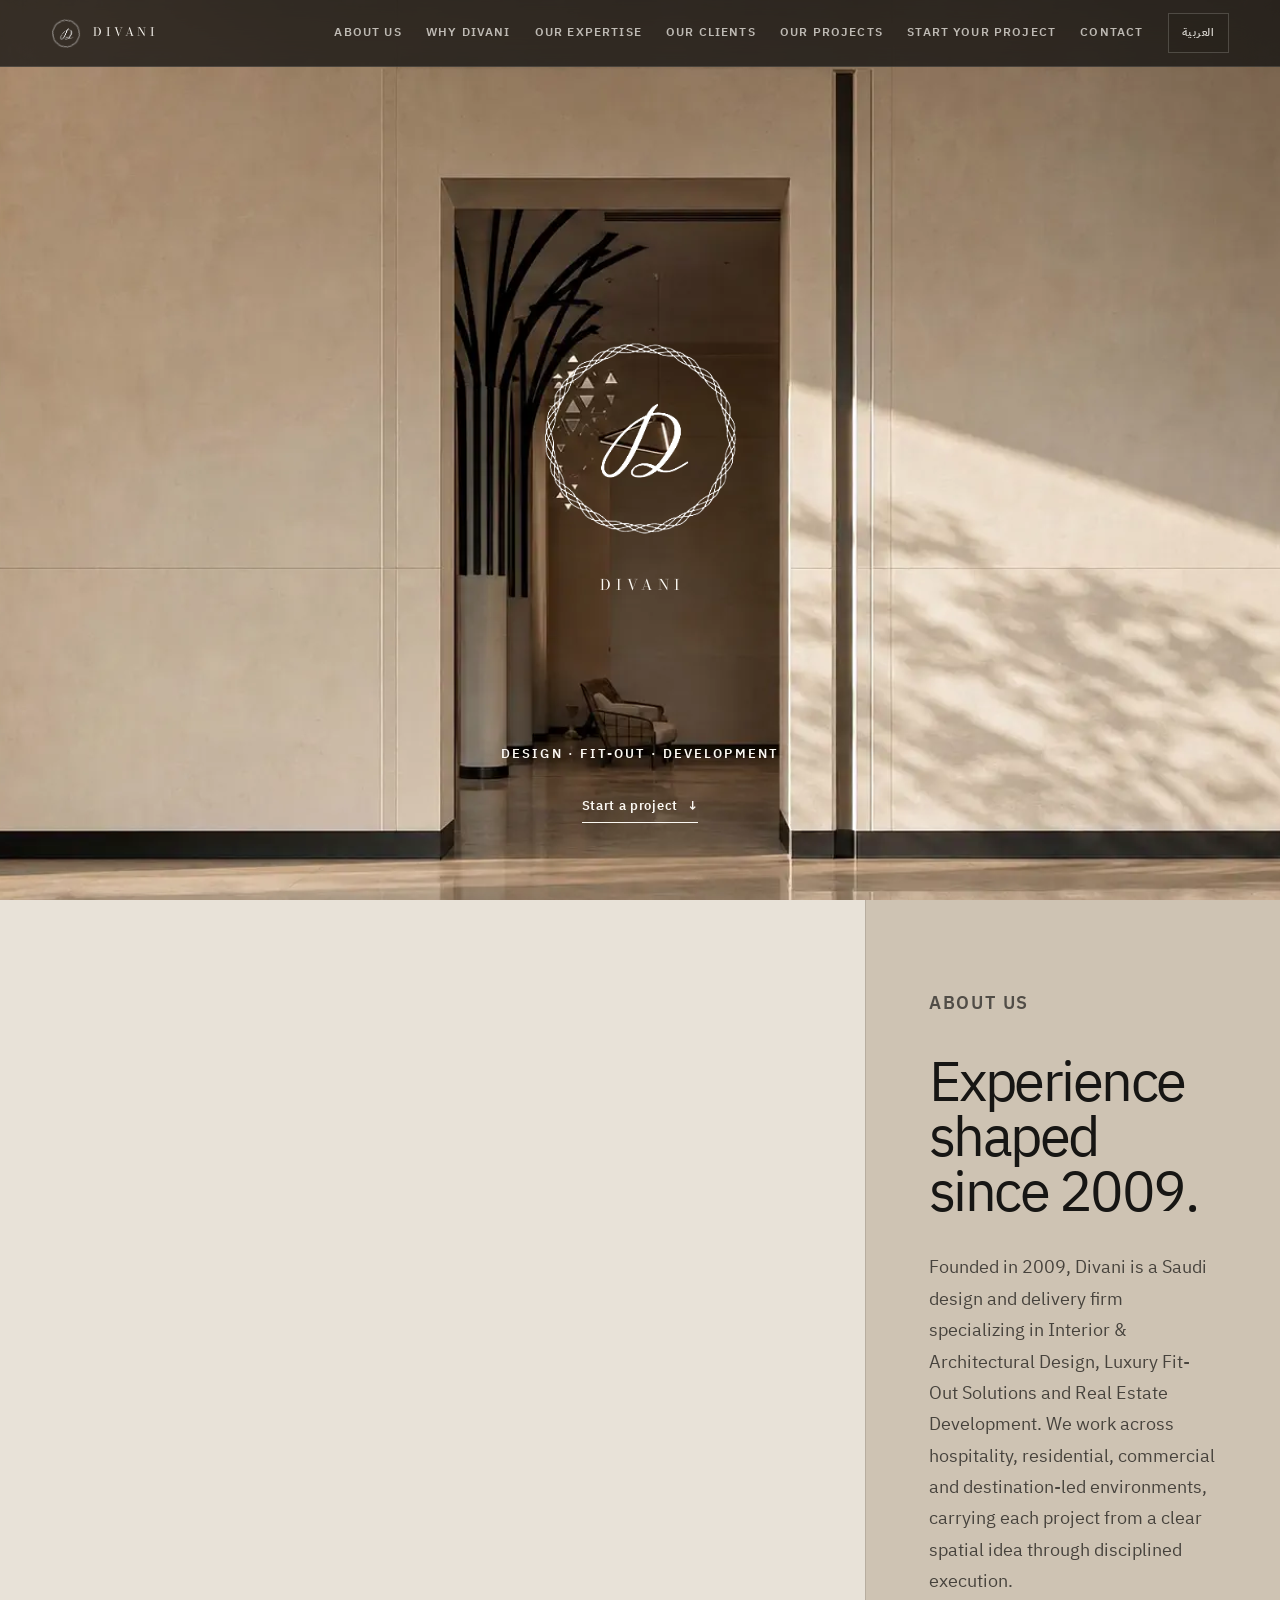
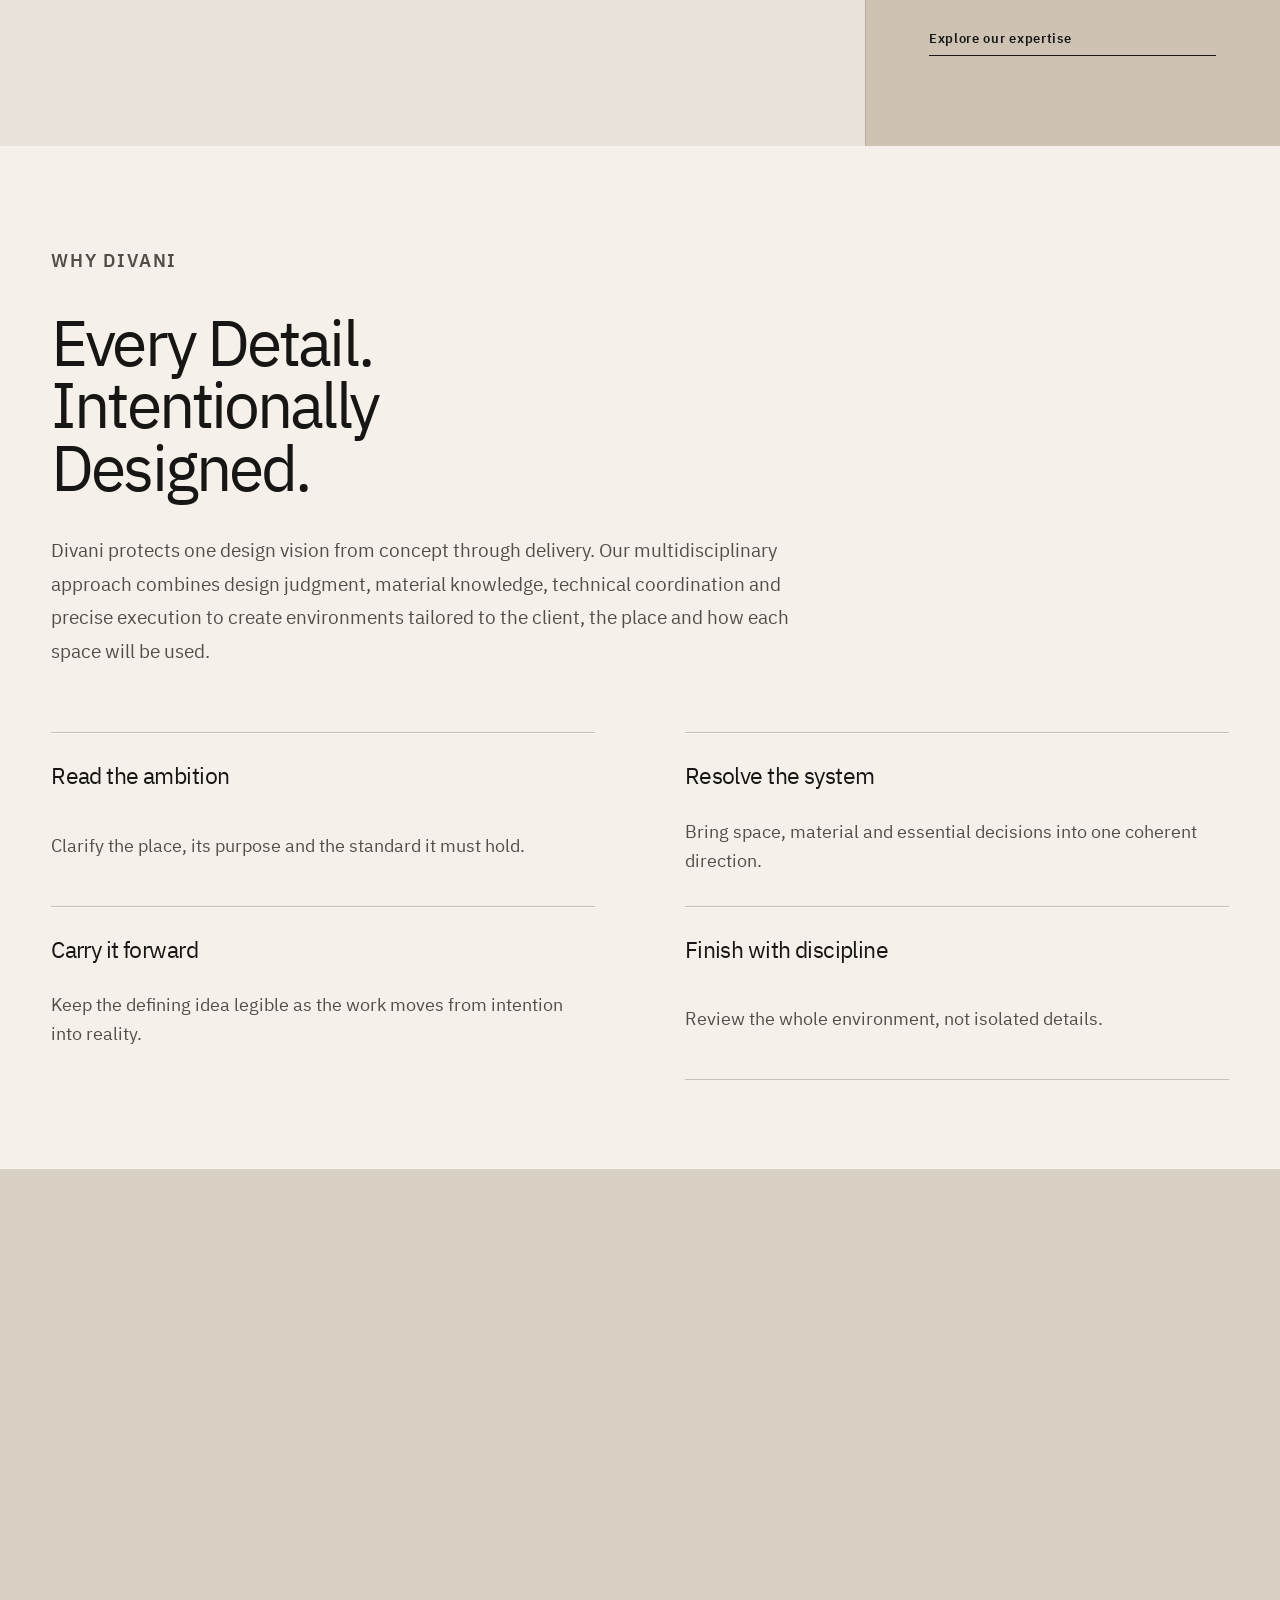
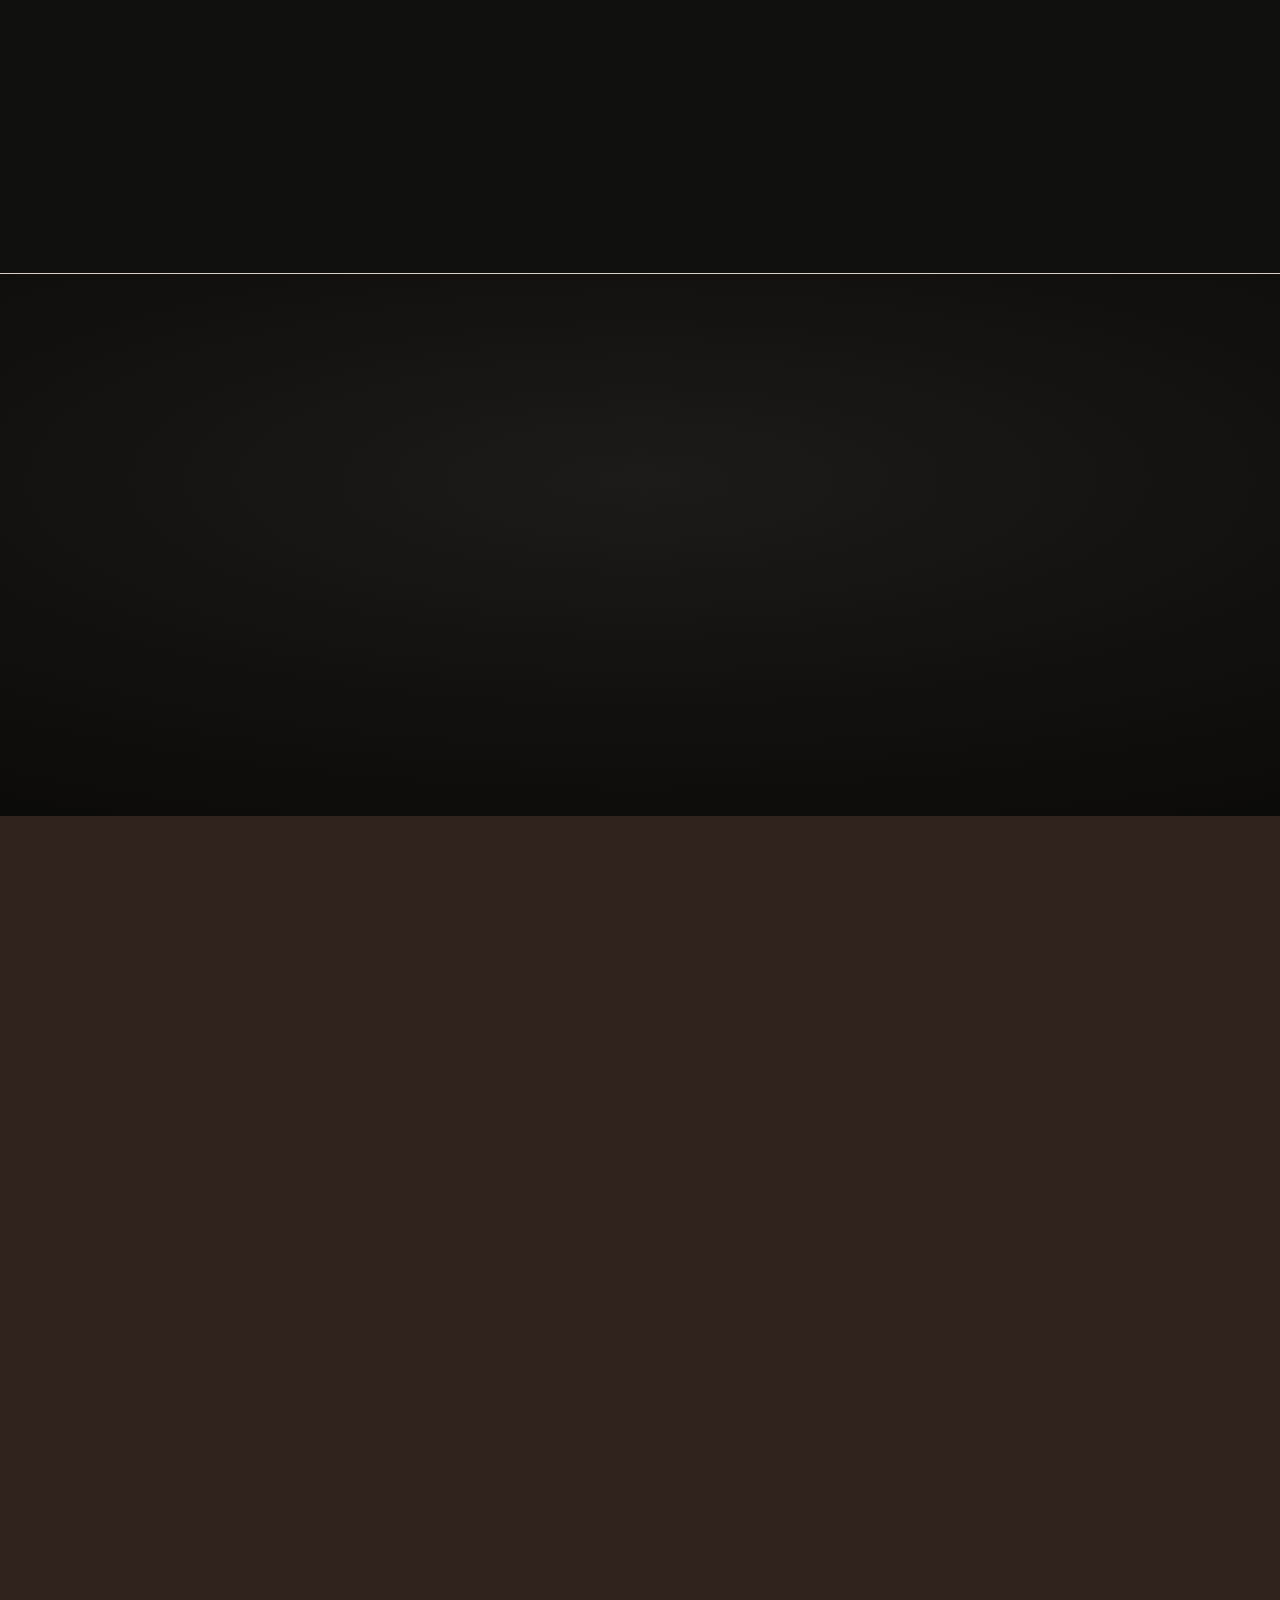
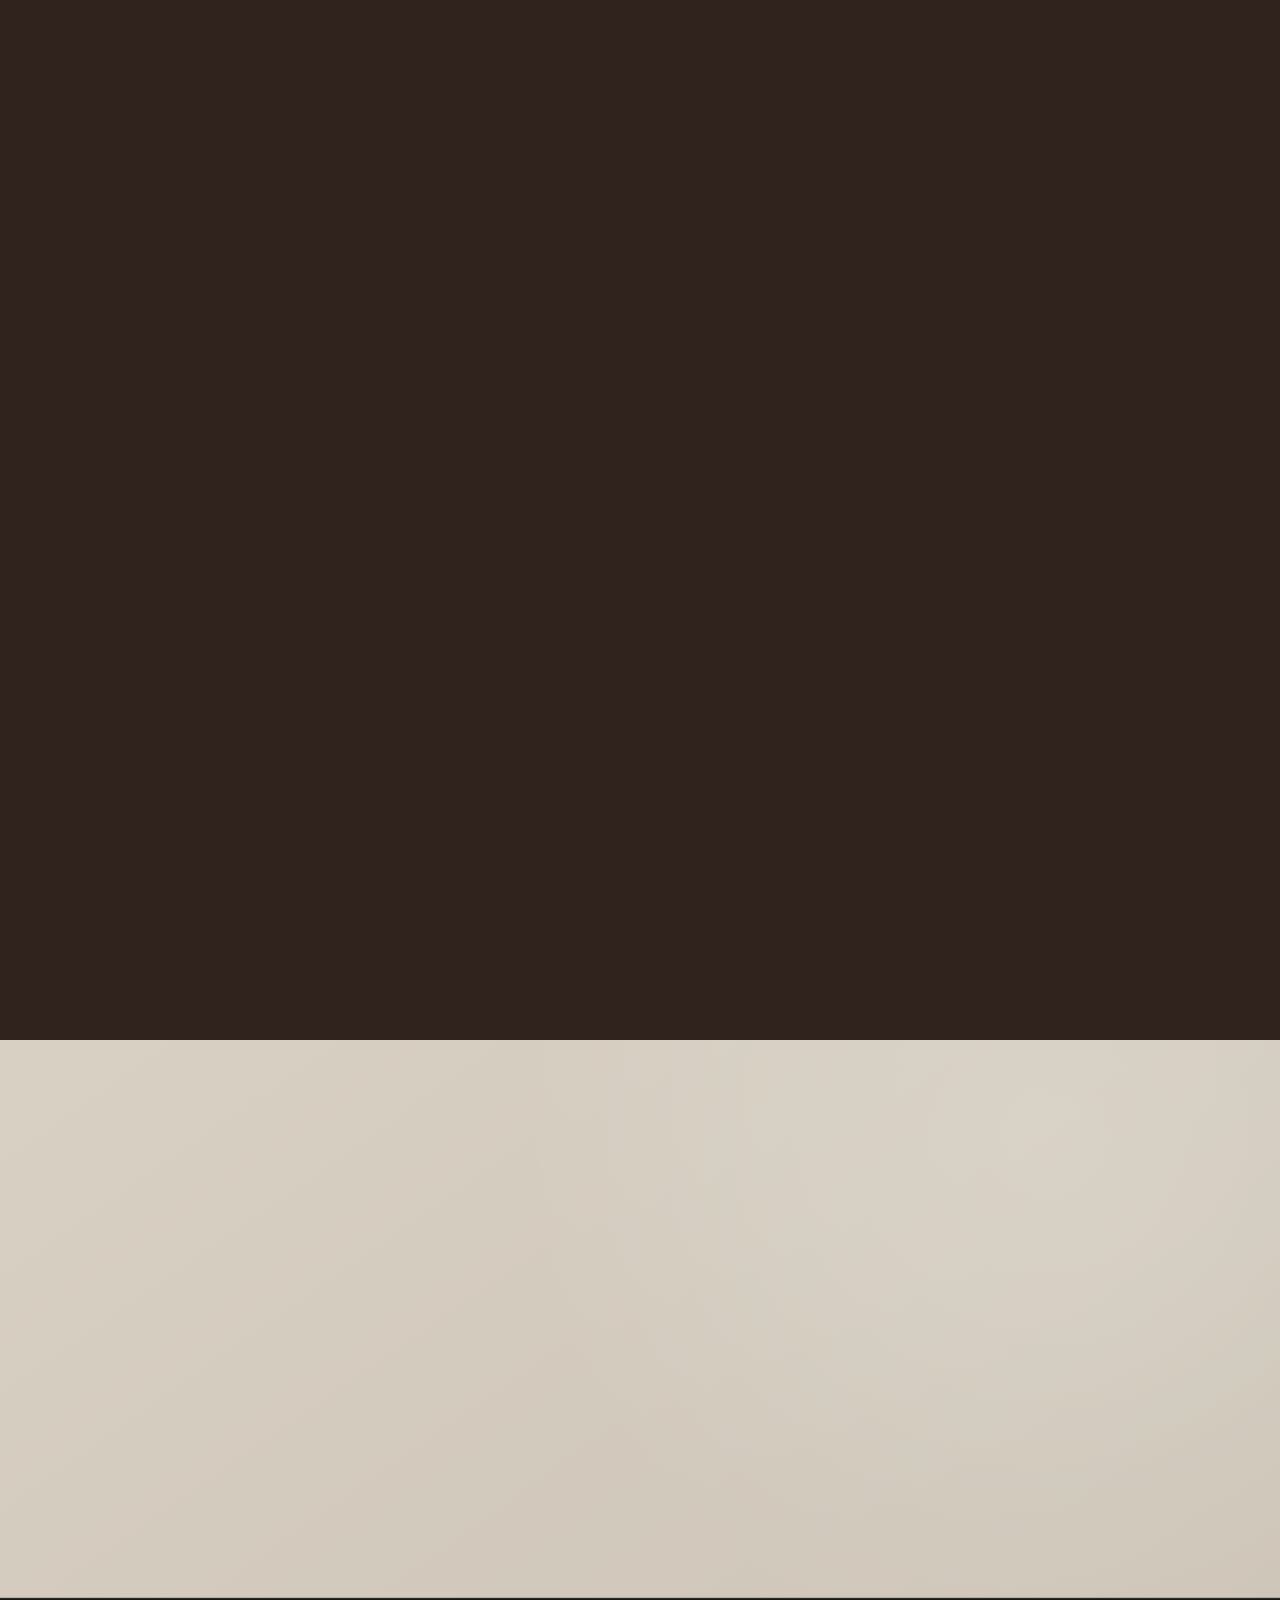
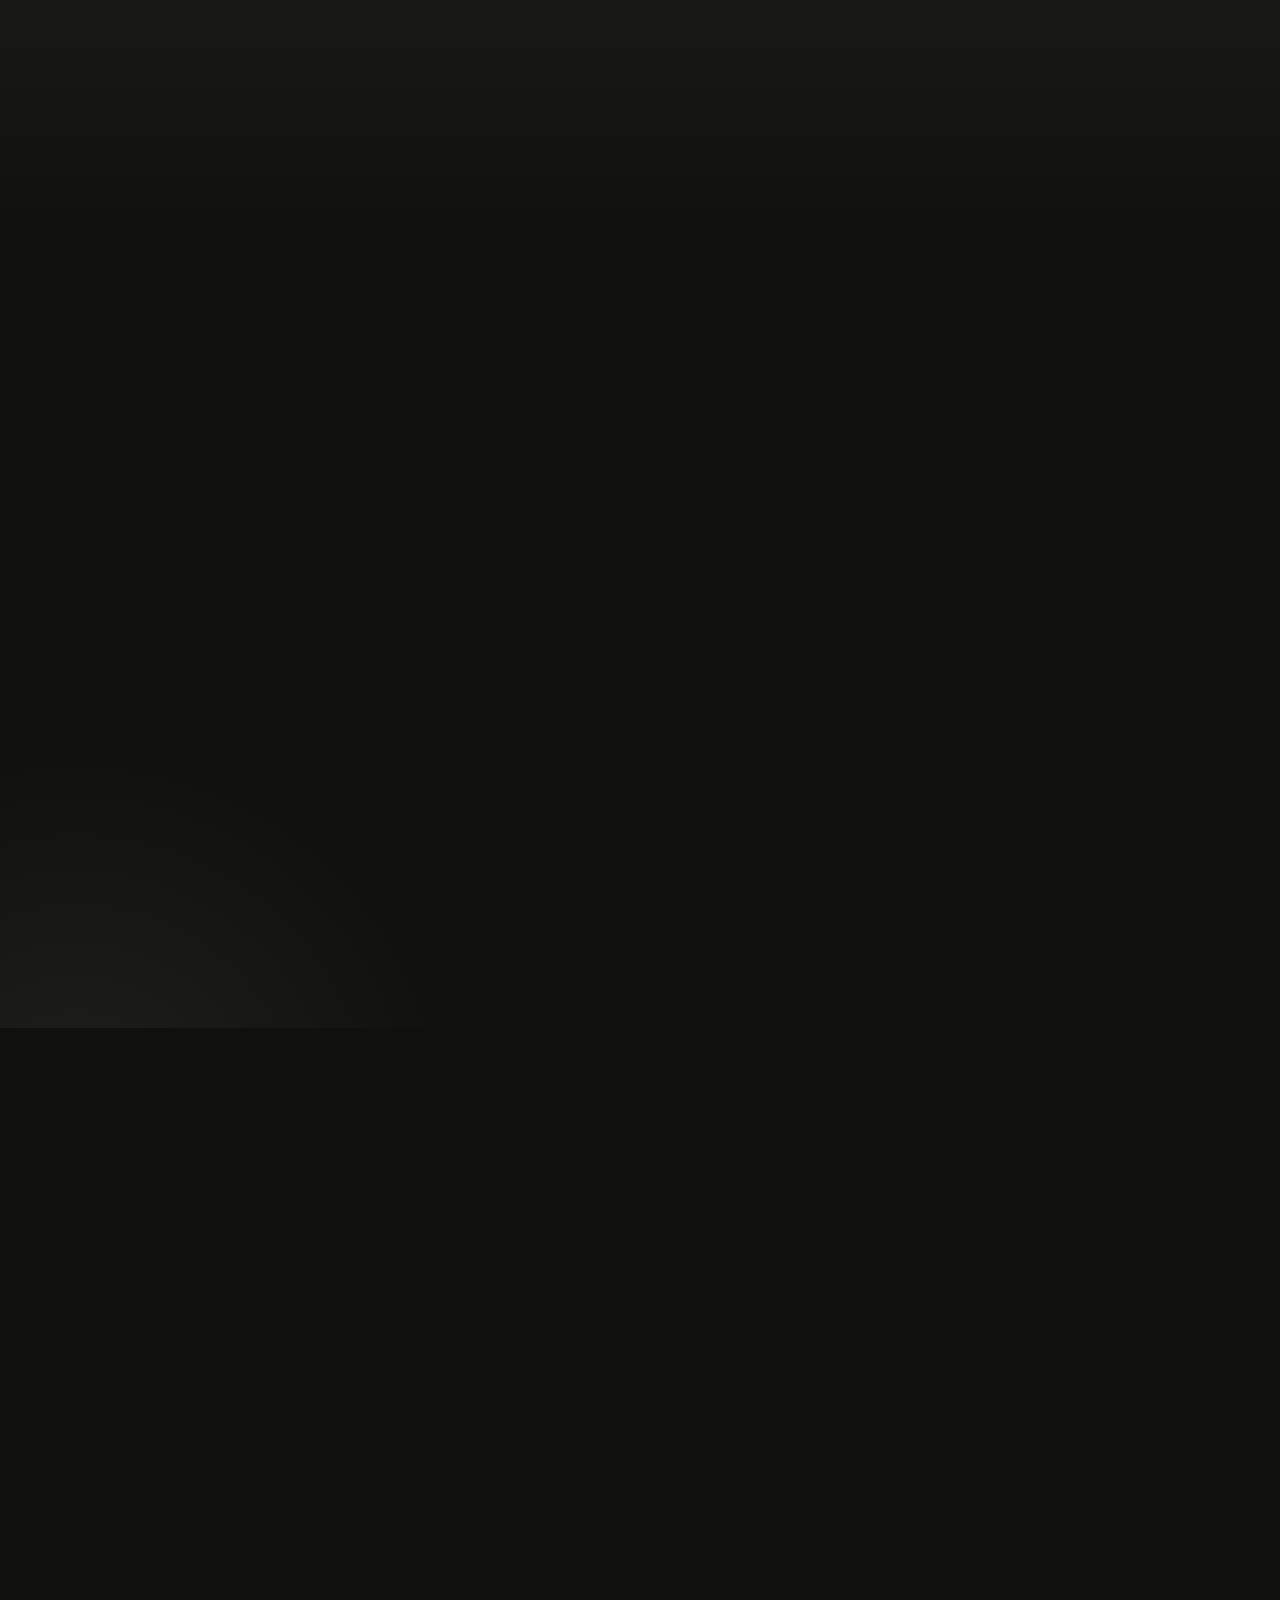
==== commit 36c904c3: "feat(projects): full-bleed runway, view mode, faster opening, sharing cards Replaces the projects se" ====
--- a/index.html
+++ b/index.html
@@ -6,6 +6,23 @@
   <meta name="theme-color" content="#11100e">
   <meta name="description" content="Divani — Interior & Architectural Design, Luxury Fit-Out Solutions, and Real Estate Development in Saudi Arabia.">
   <title>Divani — From Drawing to Place</title>
+  <meta property="og:type" content="website">
+  <meta property="og:site_name" content="Divani">
+  <meta property="og:locale" content="en_US">
+  <meta property="og:locale:alternate" content="ar_SA">
+  <meta property="og:url" content="https://divaniworld.com/">
+  <meta property="og:title" content="Divani — Interior &amp; Architectural Design, Fit-Out and Development">
+  <meta property="og:description" content="A Saudi design and delivery firm since 2009. Interior &amp; Architectural Design, Luxury Fit-Out Solutions and Real Estate Development.">
+  <meta property="og:image" content="https://divaniworld.com/assets/social-card.jpg">
+  <meta property="og:image:type" content="image/jpeg">
+  <meta property="og:image:width" content="1200">
+  <meta property="og:image:height" content="630">
+  <meta property="og:image:alt" content="The Divani mark over a warm limestone and timber threshold">
+  <meta name="twitter:card" content="summary_large_image">
+  <meta name="twitter:title" content="Divani — Interior &amp; Architectural Design, Fit-Out and Development">
+  <meta name="twitter:description" content="A Saudi design and delivery firm since 2009. Interior &amp; Architectural Design, Luxury Fit-Out Solutions and Real Estate Development.">
+  <meta name="twitter:image" content="https://divaniworld.com/assets/social-card.jpg">
+  <meta name="twitter:image:alt" content="The Divani mark over a warm limestone and timber threshold">
   <link rel="canonical" href="https://divaniworld.com/">
   <link rel="alternate" hreflang="en" href="https://divaniworld.com/">
   <link rel="alternate" hreflang="ar" href="https://divaniworld.com/ar.html">
@@ -330,122 +347,110 @@
         <h2 id="selected-work-title">Spaces That<br>Tell Stories.</h2>
       </header>
 
-      <div class="project-runway" data-project-showcase style="--project-count: 8; --project-runway-height: 580svh">
-        <figure class="project-runway__stage" data-project-frame data-motion-enter="selected-work-media">
-          <img
-            data-project-layer="primary"
-            data-project-asset-slot="project-01-primary"
-            src="assets/client-projects/2026-07-22/01-desert-pool-retreat.jpeg"
-            width="1280"
-            height="960"
-            alt="Desert retreat terrace with a pool and timber shade structure"
-            loading="lazy"
-            decoding="async"
-          >
-          <img
-            class="project-runway__incoming-layer"
-            data-project-layer="incoming"
-            data-project-asset-slot="project-incoming"
-            src="assets/client-projects/2026-07-22/01-desert-pool-retreat.jpeg"
-            width="1280"
-            height="960"
-            alt=""
-            aria-hidden="true"
-            loading="lazy"
-            decoding="async"
-          >
-          <span class="project-cut-occluder" data-project-occluder data-motion-direction="left-to-right" aria-hidden="true"></span>
-          <figcaption aria-live="polite" aria-atomic="true">
-            <span class="project-runway__counter" data-project-counter>01 / 08</span>
-            <span class="project-runway__caption-copy">
-              <strong data-project-title>Our Projects</strong>
-            </span>
-          </figcaption>
-        </figure>
-
-        <aside class="project-runway__navigator" aria-label="Our Projects navigation">
-          <span class="project-runway__navigator-count" data-project-navigator-counter>01 / 08</span>
-          <strong>Our Projects</strong>
-          <div class="project-runway__navigator-list" role="group" aria-label="Choose a project image">
-            <button type="button" data-project-static-select data-project-index="0" aria-label="View project 01" aria-pressed="true">01</button>
-            <button type="button" data-project-static-select data-project-index="1" aria-label="View project 02" aria-pressed="false">02</button>
-            <button type="button" data-project-static-select data-project-index="2" aria-label="View project 03" aria-pressed="false">03</button>
-            <button type="button" data-project-static-select data-project-index="3" aria-label="View project 04" aria-pressed="false">04</button>
-            <button type="button" data-project-static-select data-project-index="4" aria-label="View project 05" aria-pressed="false">05</button>
-            <button type="button" data-project-static-select data-project-index="5" aria-label="View project 06" aria-pressed="false">06</button>
-            <button type="button" data-project-static-select data-project-index="6" aria-label="View project 07" aria-pressed="false">07</button>
-            <button type="button" data-project-static-select data-project-index="7" aria-label="View project 08" aria-pressed="false">08</button>
+      <div class="project-runway" data-project-runway style="--project-count: 13">
+        <div class="project-runway__viewport" data-runway-viewport tabindex="0" aria-label="Project photographs">
+          <figure class="project-runway__slide" data-runway-slide data-runway-index="0">
+            <a class="project-runway__frame" href="assets/projects/full/project-01.jpg" data-project-open="0" tabindex="-1" aria-hidden="true">
+              <img src="assets/projects/project-01.jpg" width="900" height="577" alt="Illuminated timber-fin facade at dusk" loading="lazy" decoding="async">
+            </a>
+          </figure>
+          <figure class="project-runway__slide" data-runway-slide data-runway-index="1">
+            <a class="project-runway__frame" href="assets/projects/full/project-02.jpg" data-project-open="1" tabindex="-1" aria-hidden="true">
+              <img src="assets/projects/project-02.jpg" width="900" height="671" alt="Atrium seen from above with sculptural ring pendants" loading="lazy" decoding="async">
+            </a>
+          </figure>
+          <figure class="project-runway__slide" data-runway-slide data-runway-index="2">
+            <a class="project-runway__frame" href="assets/projects/full/project-03.jpg" data-project-open="2" tabindex="-1" aria-hidden="true">
+              <img src="assets/projects/project-03.jpg" width="900" height="671" alt="Restaurant table set against a night skyline" loading="lazy" decoding="async">
+            </a>
+          </figure>
+          <figure class="project-runway__slide" data-runway-slide data-runway-index="3">
+            <a class="project-runway__frame" href="assets/projects/full/project-04.jpg" data-project-open="3" tabindex="-1" aria-hidden="true">
+              <img src="assets/projects/project-04.jpg" width="900" height="671" alt="Suite lounge with a patterned wool carpet" loading="lazy" decoding="async">
+            </a>
+          </figure>
+          <figure class="project-runway__slide" data-runway-slide data-runway-index="4">
+            <a class="project-runway__frame" href="assets/projects/full/project-05.jpg" data-project-open="4" tabindex="-1" aria-hidden="true">
+              <img src="assets/projects/project-05.jpg" width="900" height="671" alt="Corridor beside a glass-balustraded stair" loading="lazy" decoding="async">
+            </a>
+          </figure>
+          <figure class="project-runway__slide" data-runway-slide data-runway-index="5">
+            <a class="project-runway__frame" href="assets/projects/full/project-06.jpg" data-project-open="5" tabindex="-1" aria-hidden="true">
+              <img src="assets/projects/project-06.jpg" width="900" height="671" alt="Rooftop pool under a glazed canopy at night" loading="lazy" decoding="async">
+            </a>
+          </figure>
+          <figure class="project-runway__slide" data-runway-slide data-runway-index="6">
+            <a class="project-runway__frame" href="assets/projects/full/project-07.jpg" data-project-open="6" tabindex="-1" aria-hidden="true">
+              <img src="assets/projects/project-07.jpg" width="900" height="675" alt="Desert villa terrace with a shaded pergola and pool" loading="lazy" decoding="async">
+            </a>
+          </figure>
+          <figure class="project-runway__slide" data-runway-slide data-runway-index="7">
+            <a class="project-runway__frame" href="assets/projects/full/project-08.jpg" data-project-open="7" tabindex="-1" aria-hidden="true">
+              <img src="assets/projects/project-08.jpg" width="900" height="675" alt="Woven rattan sculpture suspended above a lobby" loading="lazy" decoding="async">
+            </a>
+          </figure>
+          <figure class="project-runway__slide" data-runway-slide data-runway-index="8">
+            <a class="project-runway__frame" href="assets/projects/full/project-09.jpg" data-project-open="8" tabindex="-1" aria-hidden="true">
+              <img src="assets/projects/project-09.jpg" width="900" height="671" alt="Reception desk in dark marble and brushed brass" loading="lazy" decoding="async">
+            </a>
+          </figure>
+          <figure class="project-runway__slide" data-runway-slide data-runway-index="9">
+            <a class="project-runway__frame" href="assets/projects/full/project-10.jpg" data-project-open="9" tabindex="-1" aria-hidden="true">
+              <img src="assets/projects/project-10.jpg" width="900" height="675" alt="Timber-lined auditorium with tiered seating" loading="lazy" decoding="async">
+            </a>
+          </figure>
+          <figure class="project-runway__slide" data-runway-slide data-runway-index="10">
+            <a class="project-runway__frame" href="assets/projects/full/project-11.jpg" data-project-open="10" tabindex="-1" aria-hidden="true">
+              <img src="assets/projects/project-11.jpg" width="900" height="601" alt="Retail floor with colour-coded display bays" loading="lazy" decoding="async">
+            </a>
+          </figure>
+          <figure class="project-runway__slide" data-runway-slide data-runway-index="11">
+            <a class="project-runway__frame" href="assets/projects/full/project-12.jpg" data-project-open="11" tabindex="-1" aria-hidden="true">
+              <img src="assets/projects/project-12.jpg" width="900" height="732" alt="Prayer hall with a perforated illuminated ceiling" loading="lazy" decoding="async">
+            </a>
+          </figure>
+          <figure class="project-runway__slide" data-runway-slide data-runway-index="12">
+            <a class="project-runway__frame" href="assets/projects/full/project-13.jpg" data-project-open="12" tabindex="-1" aria-hidden="true">
+              <img src="assets/projects/project-13.jpg" width="900" height="674" alt="Ballroom beneath a draped fabric ceiling" loading="lazy" decoding="async">
+            </a>
+          </figure>
+        </div>
+        <div class="project-runway__cue" data-runway-cue aria-hidden="true">
+          <span class="project-runway__cue-label" data-cue-pointer>Scroll through 13 photographs</span>
+          <span class="project-runway__cue-label" data-cue-touch>Swipe through 13 photographs</span>
+          <span class="project-runway__cue-hint" data-cue-pointer>Click any photograph to enlarge</span>
+          <span class="project-runway__cue-hint" data-cue-touch>Tap any photograph to enlarge</span>
+          <span class="project-runway__cue-line"></span>
+        </div>
+        <div class="project-runway__hud" data-runway-hud>
+          <p class="project-runway__counter" data-runway-counter data-of-label="of" aria-live="polite"></p>
+          <div class="project-runway__rail" role="group" aria-label="Show photograph">
+            <button class="project-runway__tick" type="button" data-runway-jump="0" aria-label="Show photograph 1"></button>
+            <button class="project-runway__tick" type="button" data-runway-jump="1" aria-label="Show photograph 2"></button>
+            <button class="project-runway__tick" type="button" data-runway-jump="2" aria-label="Show photograph 3"></button>
+            <button class="project-runway__tick" type="button" data-runway-jump="3" aria-label="Show photograph 4"></button>
+            <button class="project-runway__tick" type="button" data-runway-jump="4" aria-label="Show photograph 5"></button>
+            <button class="project-runway__tick" type="button" data-runway-jump="5" aria-label="Show photograph 6"></button>
+            <button class="project-runway__tick" type="button" data-runway-jump="6" aria-label="Show photograph 7"></button>
+            <button class="project-runway__tick" type="button" data-runway-jump="7" aria-label="Show photograph 8"></button>
+            <button class="project-runway__tick" type="button" data-runway-jump="8" aria-label="Show photograph 9"></button>
+            <button class="project-runway__tick" type="button" data-runway-jump="9" aria-label="Show photograph 10"></button>
+            <button class="project-runway__tick" type="button" data-runway-jump="10" aria-label="Show photograph 11"></button>
+            <button class="project-runway__tick" type="button" data-runway-jump="11" aria-label="Show photograph 12"></button>
+            <button class="project-runway__tick" type="button" data-runway-jump="12" aria-label="Show photograph 13"></button>
           </div>
-        </aside>
-
-        <div class="project-runway__chapters" data-project-chapters>
-          <article class="project-runway__chapter" data-project-chapter data-project-index="0" data-project-id="project-01" data-src="assets/client-projects/2026-07-22/01-desert-pool-retreat.jpeg" data-alt="Desert retreat terrace with a pool and timber shade structure" data-title="Our Projects">
-            <img class="project-runway__mobile-image" data-motion-enter="project-chapter-media" data-motion-index="0" data-project-mobile-image data-project-asset-slot="project-01-mobile" data-project-id="project-01" src="assets/client-projects/2026-07-22/01-desert-pool-retreat.jpeg" width="1280" height="960" alt="Desert retreat terrace with a pool and timber shade structure" loading="lazy" decoding="async">
-            <div class="project-runway__chapter-copy" data-motion-enter="project-chapter-copy" data-motion-index="1">
-              <span class="project-runway__index">01 / 08</span>
-              <h3>Our Projects</h3>
-              <button type="button" data-project-select data-project-id="project-01" aria-pressed="true">View project 01</button>
-            </div>
-          </article>
-          <article class="project-runway__chapter" data-project-chapter data-project-index="1" data-project-id="project-02" data-src="assets/client-projects/2026-07-22/02-illuminated-modern-villa.jpeg" data-alt="Illuminated contemporary villa behind a horizontal timber screen" data-title="Our Projects">
-            <img class="project-runway__mobile-image" data-motion-enter="project-chapter-media" data-motion-index="0" data-project-mobile-image data-project-asset-slot="project-02-mobile" data-project-id="project-02" src="assets/client-projects/2026-07-22/02-illuminated-modern-villa.jpeg" width="1113" height="738" alt="Illuminated contemporary villa behind a horizontal timber screen" loading="lazy" decoding="async">
-            <div class="project-runway__chapter-copy" data-motion-enter="project-chapter-copy" data-motion-index="1">
-              <span class="project-runway__index">02 / 08</span>
-              <h3>Our Projects</h3>
-              <button type="button" data-project-select data-project-id="project-02" aria-pressed="false">View project 02</button>
-            </div>
-          </article>
-          <article class="project-runway__chapter" data-project-chapter data-project-index="2" data-project-id="project-03" data-src="assets/client-projects/2026-07-22/03-destination-retail-interior.jpeg" data-alt="Bright destination retail interior with curved display fixtures" data-title="Our Projects">
-            <img class="project-runway__mobile-image" data-motion-enter="project-chapter-media" data-motion-index="0" data-project-mobile-image data-project-asset-slot="project-03-mobile" data-project-id="project-03" src="assets/client-projects/2026-07-22/03-destination-retail-interior.jpeg" width="1215" height="811" alt="Bright destination retail interior with curved display fixtures" loading="lazy" decoding="async">
-            <div class="project-runway__chapter-copy" data-motion-enter="project-chapter-copy" data-motion-index="1">
-              <span class="project-runway__index">03 / 08</span>
-              <h3>Our Projects</h3>
-              <button type="button" data-project-select data-project-id="project-03" aria-pressed="false">View project 03</button>
-            </div>
-          </article>
-          <article class="project-runway__chapter" data-project-chapter data-project-index="3" data-project-id="project-04" data-src="assets/client-projects/2026-07-22/04-alula-auditorium.jpeg" data-alt="Timber-lined auditorium with tiered upholstered seating" data-title="Our Projects">
-            <img class="project-runway__mobile-image" data-motion-enter="project-chapter-media" data-motion-index="0" data-project-mobile-image data-project-asset-slot="project-04-mobile" data-project-id="project-04" src="assets/client-projects/2026-07-22/04-alula-auditorium.jpeg" width="1280" height="960" alt="Timber-lined auditorium with tiered upholstered seating" loading="lazy" decoding="async">
-            <div class="project-runway__chapter-copy" data-motion-enter="project-chapter-copy" data-motion-index="1">
-              <span class="project-runway__index">04 / 08</span>
-              <h3>Our Projects</h3>
-              <button type="button" data-project-select data-project-id="project-04" aria-pressed="false">View project 04</button>
-            </div>
-          </article>
-          <article class="project-runway__chapter" data-project-chapter data-project-index="4" data-project-id="project-05" data-src="assets/client-projects/2026-07-22/05-hospitality-reception.jpeg" data-alt="Hospitality reception with carved wall relief and timber detailing" data-title="Our Projects">
-            <img class="project-runway__mobile-image" data-motion-enter="project-chapter-media" data-motion-index="0" data-project-mobile-image data-project-asset-slot="project-05-mobile" data-project-id="project-05" src="assets/client-projects/2026-07-22/05-hospitality-reception.jpeg" width="627" height="468" alt="Hospitality reception with carved wall relief and timber detailing" loading="lazy" decoding="async">
-            <div class="project-runway__chapter-copy" data-motion-enter="project-chapter-copy" data-motion-index="1">
-              <span class="project-runway__index">05 / 08</span>
-              <h3>Our Projects</h3>
-              <button type="button" data-project-select data-project-id="project-05" aria-pressed="false">View project 05</button>
-            </div>
-          </article>
-          <article class="project-runway__chapter" data-project-chapter data-project-index="5" data-project-id="project-06" data-src="assets/client-projects/2026-07-22/06-woven-sculpture-interior.jpeg" data-alt="Interior featuring a large woven suspended sculpture" data-title="Our Projects">
-            <img class="project-runway__mobile-image" data-motion-enter="project-chapter-media" data-motion-index="0" data-project-mobile-image data-project-asset-slot="project-06-mobile" data-project-id="project-06" src="assets/client-projects/2026-07-22/06-woven-sculpture-interior.jpeg" width="1280" height="960" alt="Interior featuring a large woven suspended sculpture" loading="lazy" decoding="async">
-            <div class="project-runway__chapter-copy" data-motion-enter="project-chapter-copy" data-motion-index="1">
-              <span class="project-runway__index">06 / 08</span>
-              <h3>Our Projects</h3>
-              <button type="button" data-project-select data-project-id="project-06" aria-pressed="false">View project 06</button>
-            </div>
-          </article>
-          <article class="project-runway__chapter" data-project-chapter data-project-index="6" data-project-id="project-07" data-src="assets/client-projects/2026-07-22/07-contemporary-prayer-hall.jpeg" data-alt="Contemporary prayer hall with illuminated geometric ceiling" data-title="Our Projects">
-            <img class="project-runway__mobile-image" data-motion-enter="project-chapter-media" data-motion-index="0" data-project-mobile-image data-project-asset-slot="project-07-mobile" data-project-id="project-07" src="assets/client-projects/2026-07-22/07-contemporary-prayer-hall.jpeg" width="929" height="756" alt="Contemporary prayer hall with illuminated geometric ceiling" loading="lazy" decoding="async">
-            <div class="project-runway__chapter-copy" data-motion-enter="project-chapter-copy" data-motion-index="1">
-              <span class="project-runway__index">07 / 08</span>
-              <h3>Our Projects</h3>
-              <button type="button" data-project-select data-project-id="project-07" aria-pressed="false">View project 07</button>
-            </div>
-          </article>
-          <article class="project-runway__chapter" data-project-chapter data-project-index="7" data-project-id="project-08" data-src="assets/client-projects/2026-07-22/08-workplace-lounge.jpeg" data-alt="Workplace lounge with integrated timber cabinetry" data-title="Our Projects">
-            <img class="project-runway__mobile-image" data-motion-enter="project-chapter-media" data-motion-index="0" data-project-mobile-image data-project-asset-slot="project-08-mobile" data-project-id="project-08" src="assets/client-projects/2026-07-22/08-workplace-lounge.jpeg" width="1280" height="960" alt="Workplace lounge with integrated timber cabinetry" loading="lazy" decoding="async">
-            <div class="project-runway__chapter-copy" data-motion-enter="project-chapter-copy" data-motion-index="1">
-              <span class="project-runway__index">08 / 08</span>
-              <h3>Our Projects</h3>
-              <button type="button" data-project-select data-project-id="project-08" aria-pressed="false">View project 08</button>
-            </div>
-          </article>
-          <div class="project-runway__hold" data-project-runway-hold aria-hidden="true"></div>
-        </div>
-      </div>
+        </div>
+      </div>
+
+      <dialog class="project-lightbox" data-project-lightbox>
+        <button class="project-lightbox__close" type="button" data-lightbox-close aria-label="Close"></button>
+        <img class="project-lightbox__image" data-lightbox-image src="" alt="">
+        <div class="project-lightbox__controls">
+          <button class="project-lightbox__nav" type="button" data-lightbox-prev aria-label="Previous photograph"></button>
+          <p class="project-lightbox__counter" data-lightbox-counter data-of-label="of" aria-live="polite"></p>
+          <button class="project-lightbox__nav" type="button" data-lightbox-next aria-label="Next photograph"></button>
+        </div>
+      </dialog>
     </section>
 
     <section class="project-brief editorial-section" id="project-brief" aria-labelledby="project-brief-title" data-motion-stage="project-brief" data-motion-direction="right-to-left">
--- a/assets/home-monumental.css
+++ b/assets/home-monumental.css
@@ -332,8 +332,11 @@
   display: none;
   align-items: center;
   gap: 0.6rem;
+  /* 34px without this - and it is the only way to navigate on a phone. */
+  min-height: 44px;
   margin-inline-start: auto;
-  padding: 0.5rem 0;
+  margin-block: -0.35rem;
+  padding: 0.85rem 0;
   border: 0;
   background: transparent;
   color: var(--chalk);
@@ -438,7 +441,7 @@
   background: var(--carbon);
   color: var(--chalk);
   pointer-events: none;
-  animation: site-intro-curtain 2800ms cubic-bezier(0.76, 0, 0.24, 1) forwards;
+  animation: site-intro-curtain 1700ms cubic-bezier(0.76, 0, 0.24, 1) forwards;
   isolation: isolate;
 }
 
@@ -457,7 +460,7 @@
   flex-direction: column;
   align-items: center;
   gap: clamp(1rem, 2vw, 1.6rem);
-  animation: site-intro-identity 2800ms cubic-bezier(0.22, 1, 0.36, 1) forwards;
+  animation: site-intro-identity 1700ms cubic-bezier(0.22, 1, 0.36, 1) forwards;
 }
 
 .site-intro__mark-shell {
@@ -476,7 +479,7 @@
   box-shadow: 0 0 1.1rem rgba(251, 248, 242, 0.45);
   content: "";
   opacity: 0;
-  animation: site-intro-pen 1250ms cubic-bezier(0.76, 0, 0.24, 1) 180ms forwards;
+  animation: site-intro-pen 760ms cubic-bezier(0.76, 0, 0.24, 1) 110ms forwards;
 }
 
 .site-intro__mark {
@@ -485,7 +488,7 @@
   object-fit: contain;
   clip-path: inset(0 100% 0 0);
   mix-blend-mode: screen;
-  animation: site-intro-draw 1250ms cubic-bezier(0.76, 0, 0.24, 1) 180ms forwards;
+  animation: site-intro-draw 760ms cubic-bezier(0.76, 0, 0.24, 1) 110ms forwards;
 }
 
 .site-intro__wordmark {
@@ -499,7 +502,7 @@
   line-height: 1;
   opacity: 0;
   transform: translate3d(0, 0.8rem, 0);
-  animation: site-intro-wordmark 720ms cubic-bezier(0.22, 1, 0.36, 1) 980ms forwards;
+  animation: site-intro-wordmark 440ms cubic-bezier(0.22, 1, 0.36, 1) 600ms forwards;
 }
 
 .no-js .site-intro,
@@ -796,11 +799,26 @@
   letter-spacing: 0;
 }
 
+/* These read as 27px tall, under the 44px touch minimum. The tap area is
+   extended past the visual bounds instead of padding the link, so the underline
+   keeps its position and no layout moves. */
+.hero-cta::after,
+.capability-copy a::after,
+.readiness-copy a::after,
+.project-brief__intro > a::after,
+.final-frame__content > a::after {
+  position: absolute;
+  inset-block: -0.6rem;
+  inset-inline: -0.25rem;
+  content: "";
+}
+
 .hero-cta,
 .capability-copy a,
 .readiness-copy a,
 .project-brief__intro > a,
 .final-frame__content > a {
+  position: relative;
   display: inline-flex;
   align-items: center;
   gap: 0.55rem;
@@ -1105,7 +1123,6 @@
   object-fit: cover;
 }
 
-
 .no-js video[data-capability-film] {
   display: none;
 }
@@ -1128,7 +1145,629 @@
 
 .selected-work {
   content-visibility: auto;
-  contain-intrinsic-size: auto calc(580svh + 30rem);
+  contain-intrinsic-size: auto calc(545svh + 30rem);
+}
+
+/* Projects run as a runway, not a grid dump: one photograph at a time.
+   The base layer is a native horizontal snap-scroller - it needs no JS, so
+   no-JS, reduced-motion and save-data visitors get a working swipeable strip,
+   and phones get one screen instead of thirteen stacked images. Desktop
+   upgrades that same markup into a sticky scroll-driven crossfade. */
+.project-runway {
+  /* 0 while the opening frame holds the whole screen, 1 once the stage has
+     pulled back into its framed window. Scroll drives it; everything that
+     reacts to the pull-back reads from here. */
+  --runway-shrink: 0;
+  position: relative;
+  padding-block-end: clamp(3rem, 5vw, 5rem);
+}
+
+.project-runway__viewport {
+  display: flex;
+  gap: 0;
+  height: min(74svh, 40rem);
+  overflow-x: auto;
+  overflow-y: hidden;
+  scroll-snap-type: x mandatory;
+  overscroll-behavior-inline: contain;
+  scrollbar-width: none;
+}
+
+.project-runway__viewport::-webkit-scrollbar {
+  display: none;
+}
+
+.project-runway__slide {
+  position: relative;
+  flex: 0 0 100%;
+  height: 100%;
+  margin: 0;
+  scroll-snap-align: center;
+  scroll-snap-stop: always;
+}
+
+.project-runway__frame {
+  display: block;
+  width: 100%;
+  height: 100%;
+  background: var(--carbon-soft);
+}
+
+.project-runway__frame img {
+  width: 100%;
+  height: 100%;
+  object-fit: cover;
+}
+
+.project-runway__hud {
+  display: flex;
+  align-items: center;
+  gap: 0.8rem;
+  width: fit-content;
+  max-width: calc(100% - (2 * var(--gutter)));
+  margin: clamp(1rem, 2.5vw, 1.75rem) auto 0;
+  padding: 0.2rem 0.9rem;
+  border: 1px solid rgba(251, 248, 242, 0.1);
+  border-radius: 999px;
+  background: rgba(20, 20, 18, 0.5);
+  -webkit-backdrop-filter: blur(22px) saturate(180%);
+  backdrop-filter: blur(22px) saturate(180%);
+  box-shadow:
+    inset 0 1px 0 rgba(251, 248, 242, 0.08),
+    0 1rem 2.5rem rgba(0, 0, 0, 0.45);
+}
+
+@supports not ((-webkit-backdrop-filter: blur(1px)) or (backdrop-filter: blur(1px))) {
+  .project-runway__hud {
+    background: rgba(20, 20, 18, 0.86);
+  }
+}
+
+.project-runway__counter {
+  direction: ltr;
+  unicode-bidi: isolate;
+  margin: 0;
+  /* 0.5 chalk measured 4.31:1 on the capsule - just under AA. */
+  color: rgba(251, 248, 242, 0.64);
+  font-size: 0.72rem;
+  font-weight: 600;
+  font-variant-numeric: tabular-nums;
+  letter-spacing: 0.1em;
+}
+
+.project-runway__rail {
+  display: flex;
+  align-items: center;
+  gap: 0.26rem;
+}
+
+/* The visible pill is 4px, but the button is 18px tall and the background is
+   clipped to its content box - so the target stays comfortable to hit on a
+   trackpad without the control looking heavy. */
+.project-runway__tick {
+  box-sizing: content-box;
+  width: clamp(0.85rem, 1.5vw, 1.5rem);
+  height: 0.25rem;
+  /* Both axes explicitly: setting only padding-block leaves the UA button's
+     default 6px inline padding, which silently widened every pill. */
+  padding: 0.45rem 0;
+  border: 0;
+  border-radius: 999px;
+  background-color: rgba(251, 248, 242, 0.24);
+  background-clip: content-box;
+  cursor: pointer;
+  transition: width 420ms var(--ease-architectural), background-color 260ms ease;
+}
+
+/* The active segment widens and fills as you travel through its frame, so the
+   control reads as progress rather than as a row of dots. */
+.project-runway__tick[aria-current="true"] {
+  width: clamp(1.7rem, 3vw, 2.8rem);
+  background-color: rgba(251, 248, 242, 0.24);
+  background-image: linear-gradient(
+    to right,
+    var(--chalk) calc(var(--frame-progress, 1) * 100%),
+    transparent 0
+  );
+  box-shadow: 0 0 0.75rem rgba(251, 248, 242, 0.25);
+}
+
+html[dir="rtl"] .project-runway__tick[aria-current="true"] {
+  background-image: linear-gradient(
+    to left,
+    var(--chalk) calc(var(--frame-progress, 1) * 100%),
+    transparent 0
+  );
+}
+
+/* Touch pointers get the 44px target the guidelines ask for; the visible pill
+   is unchanged, only the button around it grows. */
+@media (pointer: coarse) {
+  .project-runway__tick {
+    padding: 1.25rem 0;
+  }
+}
+
+@media (hover: hover) and (pointer: fine) {
+  .project-runway__tick:hover {
+    background-color: rgba(251, 248, 242, 0.5);
+  }
+}
+
+.project-runway__tick:focus-visible {
+  outline: 2px solid var(--chalk);
+  outline-offset: 4px;
+}
+
+/* Landing on a full-bleed photograph with no chrome tells you nothing, so the
+   opening frame carries its own instruction - typeset the way the hero already
+   handles words over a photograph: no panel, just a wash on the image and the
+   site's own small-caps voice. A floating glass box reads as a notification,
+   not as part of the film.
+
+   The wash is what buys the contrast. Chalk on a bright photograph is 1.06:1;
+   under this wash it measures 10:1. */
+.project-runway__cue {
+  display: none;
+}
+
+@media (min-width: 56.25rem) {
+  .motion-ready:not(.static-motion) .project-runway__viewport::after {
+    position: absolute;
+    z-index: 1;
+    inset: 0;
+    background: linear-gradient(
+      to top,
+      rgba(8, 8, 7, 0.88) 0%,
+      rgba(8, 8, 7, 0.78) 20%,
+      rgba(8, 8, 7, 0.42) 34%,
+      transparent 56%
+    );
+    content: "";
+    opacity: calc(1 - var(--runway-shrink));
+    pointer-events: none;
+  }
+
+  .motion-ready:not(.static-motion) .project-runway__cue {
+    position: absolute;
+    z-index: 3;
+    inset-block-start: calc(100svh - 9.5rem);
+    inset-inline: 0;
+    display: flex;
+    flex-direction: column;
+    align-items: center;
+    gap: 0.55rem;
+    text-align: center;
+    opacity: calc(1 - var(--runway-shrink));
+    pointer-events: none;
+  }
+
+  [data-cue-touch] {
+    display: none;
+  }
+
+  .project-runway__cue-label {
+    color: var(--chalk);
+    font-size: clamp(0.78rem, 1vw, 0.9rem);
+    font-weight: 600;
+    letter-spacing: 0.18em;
+    line-height: 1.6;
+    text-transform: uppercase;
+  }
+
+  html[dir="rtl"] .project-runway__cue-label {
+    letter-spacing: 0;
+    text-transform: none;
+  }
+
+  .project-runway__cue-hint {
+    color: rgba(251, 248, 242, 0.72);
+    font-size: 0.78rem;
+    letter-spacing: 0.04em;
+    line-height: 1.5;
+  }
+
+  /* A hairline that keeps travelling downward - the site's own way of pointing
+     onward, and the only moving part in the composition. */
+  .project-runway__cue-line {
+    position: relative;
+    width: 1px;
+    height: 3.25rem;
+    margin-block-start: 0.5rem;
+    overflow: hidden;
+    background: rgba(251, 248, 242, 0.22);
+  }
+
+  .project-runway__cue-line::after {
+    position: absolute;
+    inset-inline: 0;
+    height: 45%;
+    background: linear-gradient(180deg, transparent, var(--chalk));
+    content: "";
+    animation: runway-cue-travel 2400ms cubic-bezier(0.65, 0, 0.35, 1) infinite;
+  }
+
+  @media (prefers-reduced-motion: reduce) {
+    .project-runway__cue-line::after {
+      animation: none;
+      transform: translateY(80%);
+    }
+  }
+}
+
+@keyframes runway-cue-travel {
+  0% { transform: translateY(-110%); }
+  100% { transform: translateY(230%); }
+}
+
+/* Desktop: the same markup becomes a sticky stage the scroll drives through.
+   Gated on motion-ready so a failed runtime leaves the swipeable strip intact
+   rather than a stack of invisible slides. */
+@media (min-width: 56.25rem) {
+  .motion-ready:not(.static-motion) .project-runway {
+    height: calc(100svh + (var(--project-count, 13) * 34svh));
+    padding-block-end: 0;
+  }
+
+  .motion-ready:not(.static-motion) .project-runway__viewport {
+    position: sticky;
+    inset-block-start: 0;
+    display: block;
+    height: 100svh;
+    overflow: hidden;
+  }
+
+  /* The stage is a 3:2 window at rest. Full bleed is that same window scaled up
+     to cover the viewport, so the shape never distorts - it is one uniform
+     transform the whole way, and the frame lands on an exact 3:2. */
+  .motion-ready:not(.static-motion) .project-runway {
+    --frame-height: min(74svh, calc((100vw - 8rem) / 1.5));
+    --frame-width: calc(var(--frame-height) * 1.5);
+  }
+
+  .motion-ready:not(.static-motion) .project-runway__slide {
+    position: absolute;
+    inset: 0;
+    width: var(--frame-width);
+    height: var(--frame-height);
+    margin: auto;
+    opacity: 0;
+    transform: scale(var(--runway-cover, 1));
+    transform-origin: center;
+    transition: opacity 900ms ease;
+  }
+
+  /* The photograph spills its own colour into the dark around it, so the frame
+     sits in a pool of its own light rather than floating in a black field.
+     Lives on the slide, not the frame, so it crossfades with the photograph and
+     is not clipped by the rounded corners. */
+  .motion-ready:not(.static-motion) .project-runway__slide::before {
+    position: absolute;
+    z-index: -1;
+    inset: -14% -10%;
+    background-image: var(--photo);
+    background-position: center;
+    background-size: cover;
+    content: "";
+    filter: blur(5rem) saturate(1.5);
+    opacity: calc(0.42 * var(--runway-shrink));
+    pointer-events: none;
+  }
+
+  /* Seamless corners: the radius opens up with the pull-back, so the opening
+     frame still meets the screen edges square and only the framed window is
+     rounded. overflow clips the photograph to the same curve. */
+  .motion-ready:not(.static-motion) .project-runway__frame {
+    border-radius: calc(var(--runway-shrink) * clamp(0.85rem, 1.5vw, 1.75rem));
+    overflow: hidden;
+    box-shadow:
+      0 0 0 1px rgba(251, 248, 242, calc(0.16 * var(--runway-shrink))),
+      0 2.5rem 5rem rgba(0, 0, 0, calc(0.5 * var(--runway-shrink)));
+  }
+
+  .motion-ready:not(.static-motion) .project-runway__slide[data-runway-active="true"] {
+    opacity: 1;
+  }
+
+  .motion-ready:not(.static-motion) .project-runway__frame img {
+    transform: scale(var(--runway-scale, 1));
+    transition: transform 1600ms var(--ease-architectural);
+  }
+
+  .motion-ready:not(.static-motion) .project-runway__slide[data-runway-active="true"] .project-runway__frame img {
+    --runway-scale: 1.04;
+  }
+
+  /* Aligned to the frame rather than the page gutter, so the counter and rail
+     read as part of the photograph's composition instead of floating off at the
+     edge of the screen. No chrome over the opening frame - it arrives with the
+     pull-back. */
+  .motion-ready:not(.static-motion) .project-runway__hud {
+    position: sticky;
+    inset-block-start: calc(100svh - 4.25rem);
+    z-index: 2;
+    margin-block-start: -4.25rem;
+    opacity: var(--runway-shrink);
+  }
+
+  /* Hidden rather than merely transparent, so the rail is not a clickable
+     target sitting invisibly over the opening frame. */
+  .motion-ready:not(.static-motion) .project-runway[data-runway-chrome="off"] .project-runway__hud {
+    visibility: hidden;
+  }
+
+  .motion-ready:not(.static-motion) .project-runway__frame {
+    cursor: zoom-in;
+  }
+}
+
+/* View mode: the photograph is the whole point, so it gets the screen and every
+   control collapses into one glass capsule in the same material as the runway's
+   own control - rather than three outlined squares scattered over the image. */
+.project-lightbox {
+  width: 100%;
+  max-width: none;
+  height: 100%;
+  max-height: none;
+  padding: 0;
+  border: 0;
+  background: rgba(8, 8, 7, 0.78);
+  -webkit-backdrop-filter: blur(30px) saturate(140%);
+  backdrop-filter: blur(30px) saturate(140%);
+  color: var(--chalk);
+  overscroll-behavior: contain;
+}
+
+.project-lightbox::backdrop {
+  background: rgba(8, 8, 7, 0.72);
+  -webkit-backdrop-filter: blur(30px);
+  backdrop-filter: blur(30px);
+}
+
+@supports not ((-webkit-backdrop-filter: blur(1px)) or (backdrop-filter: blur(1px))) {
+  .project-lightbox,
+  .project-lightbox::backdrop {
+    background: rgba(8, 8, 7, 0.96);
+  }
+}
+
+.project-lightbox[open] {
+  display: flex;
+  align-items: center;
+  justify-content: center;
+  padding: clamp(1.25rem, 5vh, 3.5rem) clamp(1rem, 4vw, 4rem) clamp(6.5rem, 13vh, 8.5rem);
+  animation: lightbox-enter 300ms ease both;
+}
+
+.project-lightbox__image {
+  width: auto;
+  height: auto;
+  max-width: 100%;
+  max-height: 100%;
+  object-fit: contain;
+  border-radius: clamp(0.5rem, 0.9vw, 1rem);
+  box-shadow: 0 3rem 6rem rgba(0, 0, 0, 0.6);
+  animation: lightbox-image-enter 420ms var(--ease-architectural) both;
+}
+
+/* One capsule holds back, position and forward - the same material, radius and
+   hairline as the runway control, so view mode reads as the same product. */
+.project-lightbox__controls {
+  position: absolute;
+  inset-block-end: clamp(1.5rem, 4vh, 2.5rem);
+  inset-inline-start: 50%;
+  display: inline-flex;
+  align-items: center;
+  gap: 0.3rem;
+  padding: 0.3rem;
+  border: 1px solid rgba(251, 248, 242, 0.12);
+  border-radius: 999px;
+  background: rgba(20, 20, 18, 0.6);
+  -webkit-backdrop-filter: blur(22px) saturate(180%);
+  backdrop-filter: blur(22px) saturate(180%);
+  box-shadow:
+    inset 0 1px 0 rgba(251, 248, 242, 0.08),
+    0 1rem 2.5rem rgba(0, 0, 0, 0.5);
+  transform: translateX(-50%);
+}
+
+.project-lightbox__nav,
+.project-lightbox__close {
+  display: inline-flex;
+  align-items: center;
+  justify-content: center;
+  width: 2.75rem;
+  height: 2.75rem;
+  padding: 0;
+  border: 0;
+  border-radius: 999px;
+  background: transparent;
+  color: inherit;
+  cursor: pointer;
+  transition: background-color 220ms ease;
+}
+
+.project-lightbox__nav::before,
+.project-lightbox__close::before {
+  width: 0.6rem;
+  height: 0.6rem;
+  border-block-start: 1.5px solid currentColor;
+  border-inline-start: 1.5px solid currentColor;
+  content: "";
+}
+
+.project-lightbox__nav::before {
+  transform: translateX(0.12rem) rotate(-45deg);
+}
+
+[data-lightbox-next]::before {
+  transform: translateX(-0.12rem) rotate(135deg);
+}
+
+html[dir="rtl"] [data-lightbox-prev]::before {
+  transform: translateX(-0.12rem) rotate(135deg);
+}
+
+html[dir="rtl"] [data-lightbox-next]::before {
+  transform: translateX(0.12rem) rotate(-45deg);
+}
+
+.project-lightbox__close {
+  position: absolute;
+  z-index: 2;
+  inset-block-start: clamp(1rem, 2.5vh, 1.75rem);
+  inset-inline-end: clamp(1rem, 2.5vw, 1.75rem);
+  border: 1px solid rgba(251, 248, 242, 0.12);
+  background: rgba(20, 20, 18, 0.6);
+  -webkit-backdrop-filter: blur(22px) saturate(180%);
+  backdrop-filter: blur(22px) saturate(180%);
+}
+
+.project-lightbox__close::before {
+  width: 0.85rem;
+  height: 0.85rem;
+  border: 0;
+  background:
+    linear-gradient(currentColor, currentColor) center / 100% 1.5px no-repeat,
+    linear-gradient(currentColor, currentColor) center / 1.5px 100% no-repeat;
+  transform: rotate(45deg);
+}
+
+@media (hover: hover) and (pointer: fine) {
+  .project-lightbox__nav:hover,
+  .project-lightbox__close:hover {
+    background-color: rgba(251, 248, 242, 0.14);
+  }
+}
+
+.project-lightbox__nav:focus-visible,
+.project-lightbox__close:focus-visible {
+  outline: 2px solid var(--chalk);
+  outline-offset: 3px;
+}
+
+.project-lightbox__counter {
+  direction: ltr;
+  unicode-bidi: isolate;
+  min-width: 5.5ch;
+  margin: 0;
+  color: rgba(251, 248, 242, 0.62);
+  font-size: 0.72rem;
+  font-weight: 600;
+  font-variant-numeric: tabular-nums;
+  letter-spacing: 0.1em;
+  text-align: center;
+}
+
+@keyframes lightbox-enter {
+  from { opacity: 0; }
+  to { opacity: 1; }
+}
+
+@keyframes lightbox-image-enter {
+  from { opacity: 0; transform: scale(0.965); }
+  to { opacity: 1; transform: none; }
+}
+
+@media (prefers-reduced-motion: reduce) {
+  .project-lightbox[open],
+  .project-lightbox__image {
+    animation: none;
+  }
+}
+
+/* Phones get two columns rather than one: thirteen full-width photographs
+   would be a longer scroll than the runway this replaced. */
+@media (max-width: 56.249rem) {
+  .project-runway__viewport {
+    height: min(62svh, 30rem);
+  }
+
+  /* A phone shows one photograph with no sign there are twelve more behind it.
+     The cue sits below the strip on the section background, so it stays legible
+     without covering the picture, and it retires once you have actually swiped. */
+  .project-runway__cue {
+    display: flex;
+    flex-direction: column;
+    align-items: center;
+    gap: 0.3rem;
+    padding: clamp(0.9rem, 3vw, 1.4rem) var(--gutter) 0;
+    text-align: center;
+    transition: opacity 420ms ease, visibility 420ms;
+  }
+
+  [data-cue-pointer] {
+    display: none;
+  }
+
+  .project-runway__cue-label {
+    color: var(--chalk);
+    font-size: 0.78rem;
+    font-weight: 600;
+    letter-spacing: 0.14em;
+    text-transform: uppercase;
+  }
+
+  html[dir="rtl"] .project-runway__cue-label {
+    letter-spacing: 0;
+    text-transform: none;
+  }
+
+  .project-runway__cue-hint {
+    color: rgba(251, 248, 242, 0.72);
+    font-size: 0.74rem;
+  }
+
+  /* Horizontal here, because the gesture is horizontal. */
+  .project-runway__cue-line {
+    position: relative;
+    width: 3.5rem;
+    height: 1px;
+    margin-block-start: 0.55rem;
+    overflow: hidden;
+    background: rgba(251, 248, 242, 0.22);
+  }
+
+  .project-runway__cue-line::after {
+    position: absolute;
+    inset-block: 0;
+    width: 45%;
+    background: linear-gradient(90deg, transparent, var(--chalk));
+    content: "";
+    animation: runway-cue-swipe 2200ms cubic-bezier(0.65, 0, 0.35, 1) infinite;
+  }
+
+  html[dir="rtl"] .project-runway__cue-line::after {
+    background: linear-gradient(270deg, transparent, var(--chalk));
+    animation-name: runway-cue-swipe-rtl;
+  }
+
+  .project-runway[data-runway-swiped="true"] .project-runway__cue {
+    opacity: 0;
+    visibility: hidden;
+  }
+}
+
+@keyframes runway-cue-swipe {
+  0% { transform: translateX(-110%); }
+  100% { transform: translateX(230%); }
+}
+
+@keyframes runway-cue-swipe-rtl {
+  0% { transform: translateX(230%); }
+  100% { transform: translateX(-110%); }
+}
+
+@media (prefers-reduced-motion: reduce) {
+  .project-runway__cue-line::after {
+    animation: none !important;
+  }
+}
+
+@media (max-width: 30rem) {
+  .project-lightbox[open] {
+    padding-inline: 0.5rem;
+  }
 }
 
 .capability-media::after {
@@ -1222,7 +1861,6 @@
   transition: none;
 }
 
-
 .capability-copy {
   display: flex;
   flex-direction: column;
@@ -1276,91 +1914,24 @@
   }
 }
 
+/* A lit room rather than a flat black panel: the stage sits in a soft pool of
+   light that falls off to near-black at the edges, so the frame has somewhere
+   to sit and the photograph's own colour spill has something to bleed into. */
+.selected-work {
+  background:
+    radial-gradient(118% 86% at 50% 38%, #1c1b19 0%, #121110 46%, #080807 100%),
+    var(--carbon);
+}
+
 .selected-work,
 .relationships {
-  background: var(--carbon);
+  background-color: var(--carbon);
   color: var(--chalk);
 }
 
 .section-intro--light .eyebrow,
 .section-intro--light > p:last-child {
   color: var(--muted-light);
-}
-
-.project-runway {
-  width: min(76rem, 100%);
-  margin-inline: auto;
-  padding: 0 var(--gutter) clamp(7rem, 12vw, 12rem);
-}
-
-.project-runway__stage {
-  display: none;
-}
-
-.project-runway__navigator {
-  display: none;
-}
-
-.project-runway__chapter {
-  border-block-start: 1px solid var(--line-light);
-}
-
-.project-runway__mobile-image {
-  width: 100%;
-  height: auto;
-  aspect-ratio: 16 / 9;
-  object-fit: cover;
-  object-position: center;
-  background: #090909;
-  outline: 1px solid var(--line-light-soft);
-  outline-offset: -1px;
-  transform-origin: center;
-  transition: filter 520ms var(--ease-architectural), transform 760ms var(--ease-architectural);
-}
-
-.project-runway__chapter-copy {
-  padding: 1.6rem 0 clamp(4rem, 10vw, 7rem);
-}
-
-.project-runway__index,
-.project-runway__counter {
-  display: block;
-  direction: ltr;
-  unicode-bidi: isolate;
-  margin-block-end: 1.2rem;
-  color: #aaa39a;
-  font-size: var(--text-small);
-  font-weight: 600;
-  letter-spacing: 0.12em;
-}
-
-/* Every chapter carries the same <h3>Our Projects</h3>, which is the large title
-   revealed beside the sticky stage on desktop. In the stacked layout those eight
-   identical headings run down the page, repeating words the section already shows
-   as its eyebrow - so hide them here and re-enable in the runway block below, the
-   same way __stage, __navigator and the chapter button are handled. */
-.project-runway__chapter h3 {
-  display: none;
-  margin-block-end: 1rem;
-  font-size: clamp(2.2rem, 7vw, 4rem);
-}
-
-.project-runway__chapter p {
-  max-width: 34rem;
-  margin-block-end: 0;
-  color: #b9b2a9;
-  font-size: 0.82rem;
-  line-height: 1.65;
-}
-
-.project-runway__chapter button,
-.project-runway__hold {
-  display: none;
-}
-
-.project-cut-occluder {
-  display: none;
-  pointer-events: none;
 }
 
 .static-motion [data-motion-enter],
@@ -1374,297 +1945,9 @@
   animation: none !important;
 }
 
-@media (min-width: 56.25rem) {
-  .motion-ready:not(.static-motion) .project-runway {
-    display: grid;
-    grid-template-columns: minmax(0, 1.58fr) minmax(19rem, 0.72fr);
-    align-items: start;
-    width: 100%;
-    min-height: var(--project-runway-height, 240vh);
-    min-height: var(--project-runway-height, 240svh);
-    padding: 0;
-  }
-
-  .motion-ready:not(.static-motion) .project-runway__stage {
-    position: sticky;
-    inset-block-start: 0;
-    grid-column: 1;
-    grid-row: 1;
-    display: grid;
-    grid-template-columns: minmax(0, 1fr);
-    grid-template-rows: minmax(0, 1fr) auto;
-    height: 100vh;
-    height: 100svh;
-    margin: 0;
-    overflow: hidden;
-    background: #090909;
-    isolation: isolate;
-  }
-
-  .motion-ready:not(.static-motion) .project-runway__stage > img {
-    grid-column: 1;
-    grid-row: 1;
-    width: 100%;
-    height: 100%;
-    object-fit: cover;
-    object-position: center;
-    transform: scale(var(--scene-scale, 1));
-    transform-origin: center;
-    backface-visibility: hidden;
-    transition: opacity 720ms cubic-bezier(0.22, 1, 0.36, 1), transform 1050ms cubic-bezier(0.22, 1, 0.36, 1);
-  }
-
-  .motion-ready:not(.static-motion) .project-runway__stage.is-rebasing > img {
-    transition: none;
-  }
-
-  .motion-ready:not(.static-motion) .project-runway__stage > img[data-project-layer="primary"] {
-    z-index: 2;
-  }
-
-  .motion-ready:not(.static-motion) .project-runway__incoming-layer {
-    z-index: 3;
-    opacity: 0;
-    transform: scale(1.018);
-  }
-
-  .motion-ready:not(.static-motion) .project-runway__stage[data-cut-phase="crossfade"] > img[data-project-layer="primary"] {
-    opacity: 0;
-    transform: scale(1.012);
-  }
-
-  .motion-ready:not(.static-motion) .project-runway__stage[data-cut-phase="crossfade"] .project-runway__incoming-layer {
-    opacity: 1;
-    transform: scale(1);
-  }
-
-  .motion-ready:not(.static-motion) .project-runway__stage::before {
-    z-index: 4;
-    grid-column: 1;
-    grid-row: 1;
-    background: var(--carbon);
-    content: "";
-    opacity: var(--scene-veil, 0);
-    pointer-events: none;
-  }
-
-  .motion-ready:not(.static-motion) .project-runway__stage::after {
-    position: relative;
-    z-index: 3;
-    grid-column: 1;
-    grid-row: 1;
-    background: linear-gradient(180deg, rgba(8, 8, 7, 0.3), transparent 18%, transparent 80%, rgba(8, 8, 7, 0.48));
-    content: "";
-    pointer-events: none;
-  }
-
-  .motion-ready:not(.static-motion) .project-runway__chapters {
-    z-index: 1;
-    grid-column: 2;
-    grid-row: 1;
-    height: var(--project-runway-height, 240vh);
-    height: var(--project-runway-height, 240svh);
-    pointer-events: none;
-  }
-
-  .motion-ready:not(.static-motion) .project-runway__navigator {
-    position: sticky;
-    inset-block-start: 0;
-    z-index: 2;
-    grid-column: 2;
-    grid-row: 1;
-    align-self: start;
-    display: flex;
-    flex-direction: column;
-    justify-content: center;
-    min-width: 0;
-    height: 100vh;
-    height: 100svh;
-    padding: clamp(2rem, 4vw, 4.5rem);
-    border-inline-start: 1px solid var(--line-light);
-    background: var(--carbon);
-    color: var(--chalk);
-  }
-
-  .motion-ready:not(.static-motion) .project-runway__navigator-count {
-    direction: ltr;
-    unicode-bidi: isolate;
-    margin-block-end: 1.5rem;
-    color: #aaa39a;
-    font-size: var(--text-small);
-    font-weight: 600;
-    letter-spacing: 0.12em;
-  }
-
-  .motion-ready:not(.static-motion) .project-runway__navigator > strong {
-    font-size: clamp(2.4rem, 4vw, 4.25rem);
-    font-weight: 400;
-    letter-spacing: -0.045em;
-    line-height: 0.98;
-  }
-
-  html[dir="rtl"] .motion-ready:not(.static-motion) .project-runway__navigator > strong {
-    letter-spacing: 0;
-  }
-
-  .motion-ready:not(.static-motion) .project-runway__navigator-list {
-    display: grid;
-    grid-template-columns: repeat(var(--project-count, 8), minmax(0, 1fr));
-    gap: 0.28rem;
-    margin-block-start: clamp(2.5rem, 6vh, 4.5rem);
-  }
-
-  .motion-ready:not(.static-motion) .project-runway__navigator-list button {
-    padding: 0 0 0.55rem;
-    border: 0;
-    border-block-end: 1px solid rgba(242, 237, 227, 0.22);
-    background: transparent;
-    color: #8c867e;
-    cursor: pointer;
-    font: inherit;
-    font-size: clamp(0.62rem, 0.7vw, 0.76rem);
-    font-weight: 600;
-    letter-spacing: 0.08em;
-    text-align: start;
-    transition: border-color 240ms ease, color 240ms ease;
-  }
-
-  .motion-ready:not(.static-motion) .project-runway__navigator-list button[aria-pressed="true"] {
-    border-block-end-color: var(--chalk);
-    color: var(--chalk);
-  }
-
-  .motion-ready:not(.static-motion) .project-runway__navigator-list button:focus-visible {
-    outline: 2px solid var(--chalk);
-    outline-offset: 4px;
-  }
-
-  .motion-ready:not(.static-motion) .project-runway__chapter {
-    display: flex;
-    align-items: center;
-    min-height: 68vh;
-    min-height: 68svh;
-    padding: 0 clamp(2rem, 5vw, 5rem);
-    color: #8c867e;
-    transition: color 620ms ease;
-  }
-
-  .motion-ready:not(.static-motion) .project-runway__chapter.is-active {
-    color: var(--chalk);
-  }
-
-  .motion-ready:not(.static-motion) .project-runway__mobile-image {
-    display: none;
-  }
-
-  .motion-ready:not(.static-motion) .project-runway__chapter-copy {
-    padding: 0;
-    opacity: 0.14;
-    transition: opacity 620ms ease;
-    visibility: hidden;
-  }
-
-  .motion-ready:not(.static-motion) .project-runway__chapter.is-active .project-runway__chapter-copy {
-    opacity: 1;
-  }
-
-  .motion-ready:not(.static-motion) .project-runway__chapter h3 {
-    display: block;
-    font-size: clamp(2.4rem, 4vw, 4.25rem);
-  }
-
-  .motion-ready:not(.static-motion) .project-runway__chapter button {
-    display: inline-flex;
-    margin-block-start: 1.8rem;
-    padding: 0 0 0.38rem;
-    border: 0;
-    border-block-end: 1px solid currentColor;
-    background: transparent;
-    color: inherit;
-    cursor: pointer;
-    font-size: 0.76rem;
-    font-weight: 600;
-    letter-spacing: 0.05em;
-    text-align: start;
-  }
-
-  .motion-ready:not(.static-motion) .project-runway__chapter button[aria-pressed="true"] {
-    color: var(--chalk);
-  }
-
-  .motion-ready:not(.static-motion) .project-runway__hold {
-    display: block;
-    height: 36vh;
-    height: 36svh;
-  }
-
-  .motion-ready:not(.static-motion) .project-runway__stage figcaption {
-    position: relative;
-    z-index: 6;
-    grid-column: 1;
-    grid-row: 2;
-    display: grid;
-    grid-template-columns: auto minmax(0, 1fr);
-    align-items: end;
-    gap: 2rem;
-    padding: clamp(1.25rem, 3vw, 2.5rem) clamp(1.25rem, 3vw, 3rem);
-    background: var(--carbon);
-    color: var(--chalk);
-  }
-
-  .motion-ready:not(.static-motion) .project-runway__counter {
-    margin: 0;
-    transition: opacity 240ms ease;
-  }
-
-  .motion-ready:not(.static-motion) .project-runway__caption-copy {
-    display: flex;
-    align-items: end;
-    justify-content: space-between;
-    gap: 2rem;
-    transition: opacity 240ms ease;
-  }
-
-  .motion-ready:not(.static-motion) .project-runway__stage[data-caption-phase="out"] .project-runway__counter,
-  .motion-ready:not(.static-motion) .project-runway__stage[data-caption-phase="out"] .project-runway__caption-copy {
-    opacity: 0;
-  }
-
-  .motion-ready:not(.static-motion) .project-runway__stage figcaption strong {
-    font-size: clamp(1.4rem, 2.5vw, 2.4rem);
-    font-weight: 400;
-    letter-spacing: -0.03em;
-  }
-
-  html[dir="rtl"] .motion-ready:not(.static-motion) .project-runway__stage figcaption strong {
-    letter-spacing: 0;
-  }
-
-}
-
-.selected-work.is-motion-active .project-runway__stage::before,
-.project-runway__stage[data-cut-phase] img {
-  will-change: opacity, transform;
-}
-
-.static-motion .project-runway__stage,
-.no-js .project-runway__stage,
-.static-motion .project-cut-occluder,
-.no-js .project-cut-occluder {
-  display: none;
-}
-
 @media (max-width: 56.249rem) {
   .selected-work {
-    contain-intrinsic-size: auto calc(210svh + 7rem);
-  }
-
-  .project-runway {
-    padding-inline: 0;
-  }
-
-  .project-runway__chapter-copy {
-    padding-inline: var(--gutter);
+    contain-intrinsic-size: auto calc(100svh + 7rem);
   }
 }
 
@@ -2468,11 +2751,6 @@
     opacity: 0.72;
   }
 
-  .project-runway__chapter:hover .project-runway__mobile-image {
-    filter: saturate(0.94) contrast(1.025);
-    transform: scale(1.008);
-  }
-
   .relationship-marks figure:hover::after {
     opacity: 1;
     transform: scale(1);
@@ -2605,6 +2883,17 @@
 }
 
 @media (max-width: 47.9375rem) {
+  /* Footer and contact links measured 21-23px. On a phone these are the phone
+     number and the section links, so they get real height rather than a
+     hit-area trick - the footer has the room. */
+  .site-footer nav a,
+  .site-footer__contact a,
+  .contact-links a {
+    display: inline-flex;
+    align-items: center;
+    min-height: 44px;
+  }
+
   .capabilities {
     contain-intrinsic-size: auto calc(404svh + 90rem);
   }
@@ -2902,26 +3191,6 @@
     height: 100svh;
   }
 
-  .hero-poster,
-  #hero-canvas,
-  [data-motion-enter],
-  .readiness-visual img,
-  .capability-still,
-  .project-runway__stage img {
-    opacity: 1 !important;
-    transform: none !important;
-  }
-
-  .project-runway__mobile-image,
-  .relationship-marks figure::after,
-  .brief-field input,
-  .brief-field select,
-  .brief-field textarea,
-  .brief-form__footer button {
-    transition: none !important;
-    transform: none !important;
-  }
-
   .relationship-marks {
     width: min(var(--measure), calc(100% - (2 * var(--gutter))));
     overflow: visible;
@@ -2984,15 +3253,6 @@
   .threshold-stage__sticky {
     position: relative !important;
     height: auto !important;
-  }
-
-  .threshold-handoff,
-  .readiness-visual::after,
-  .project-cut-occluder,
-  .project-runway__stage::before,
-  .project-brief::before,
-  .final-frame::before {
-    display: none !important;
   }
 
   .threshold-portal {
